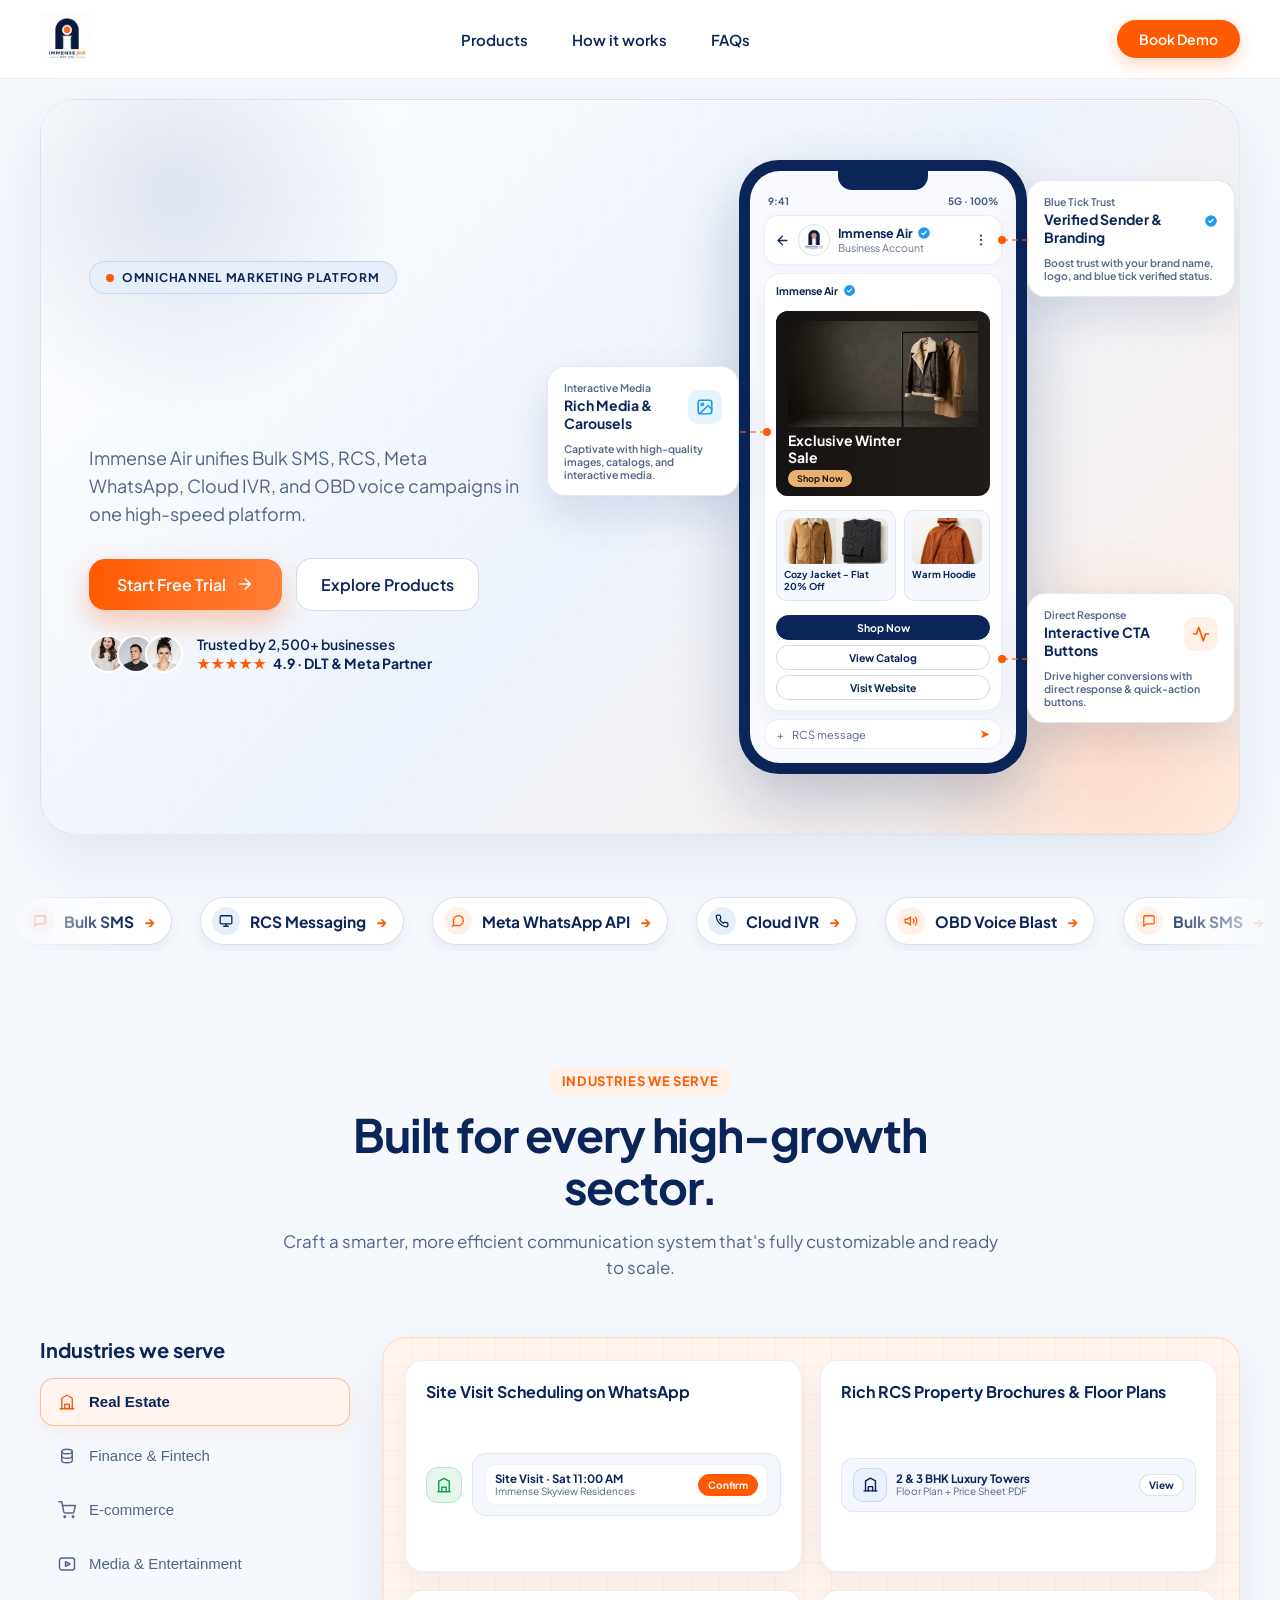
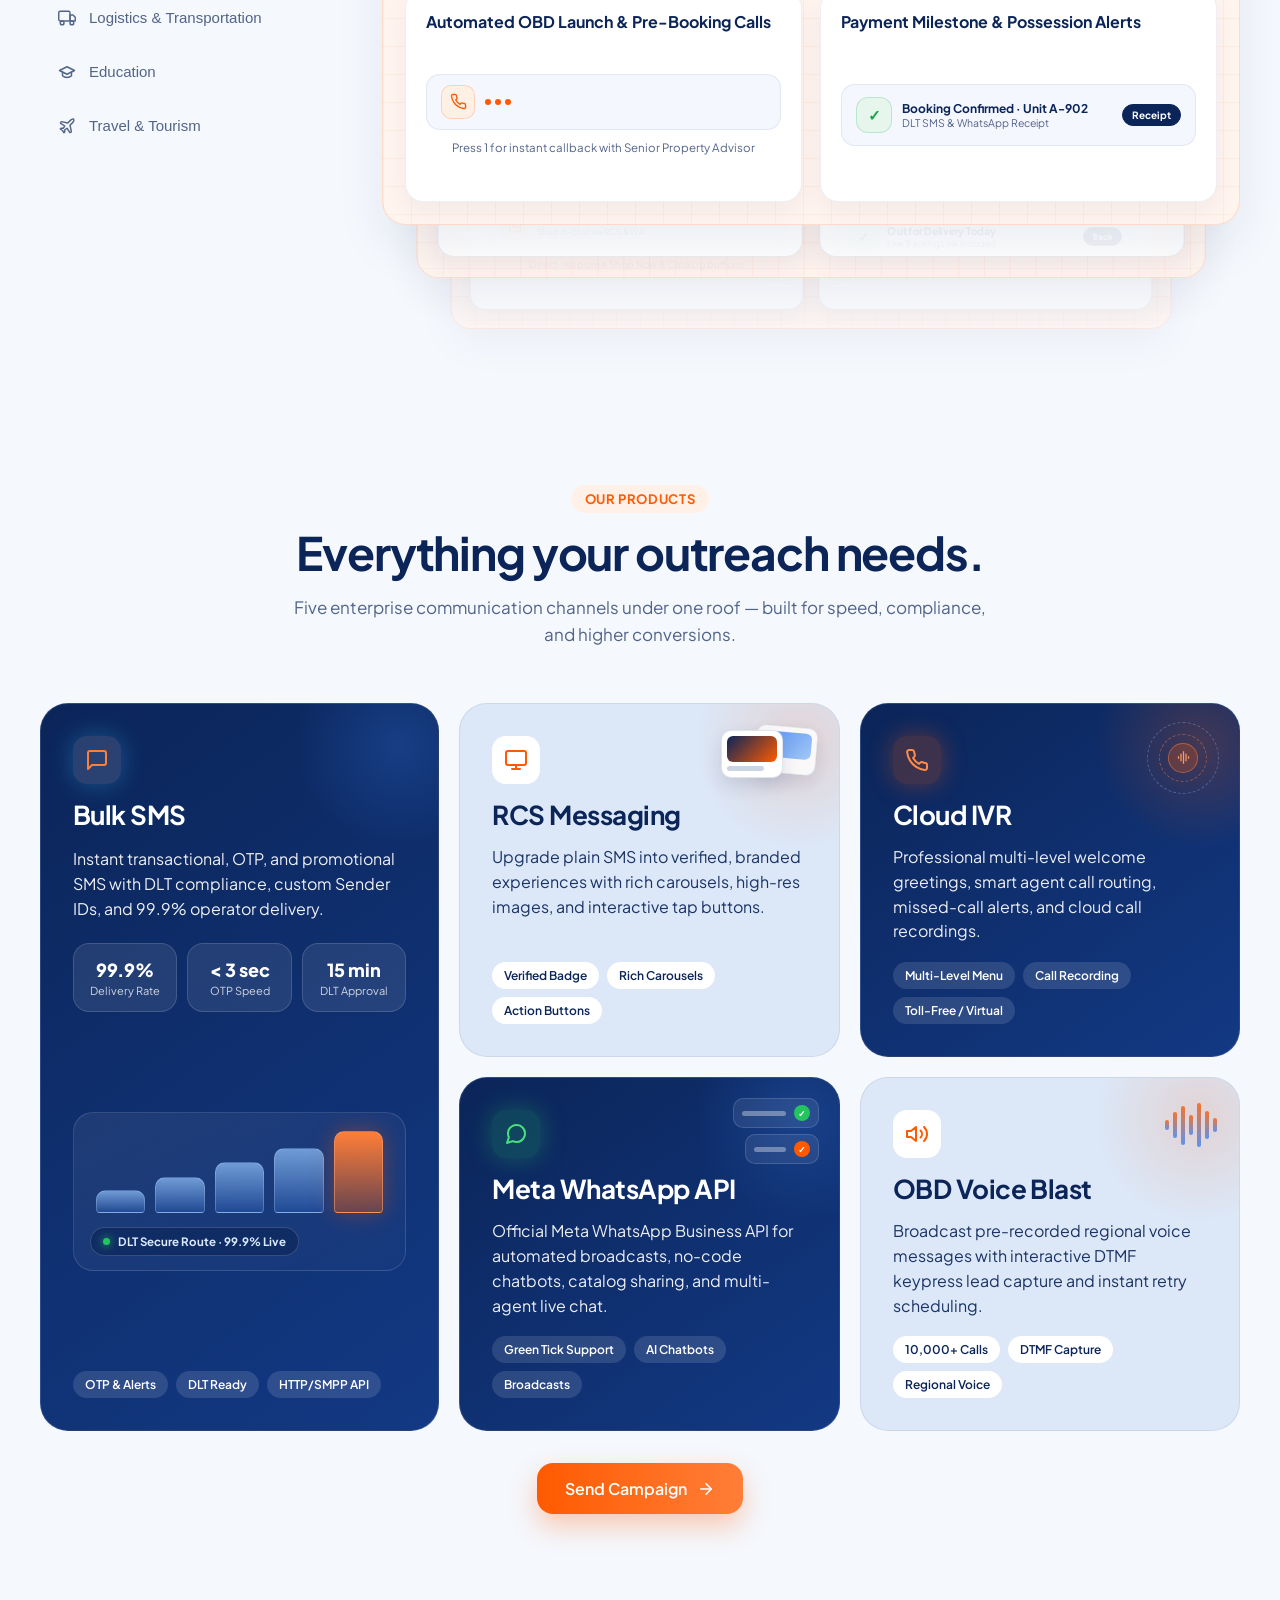
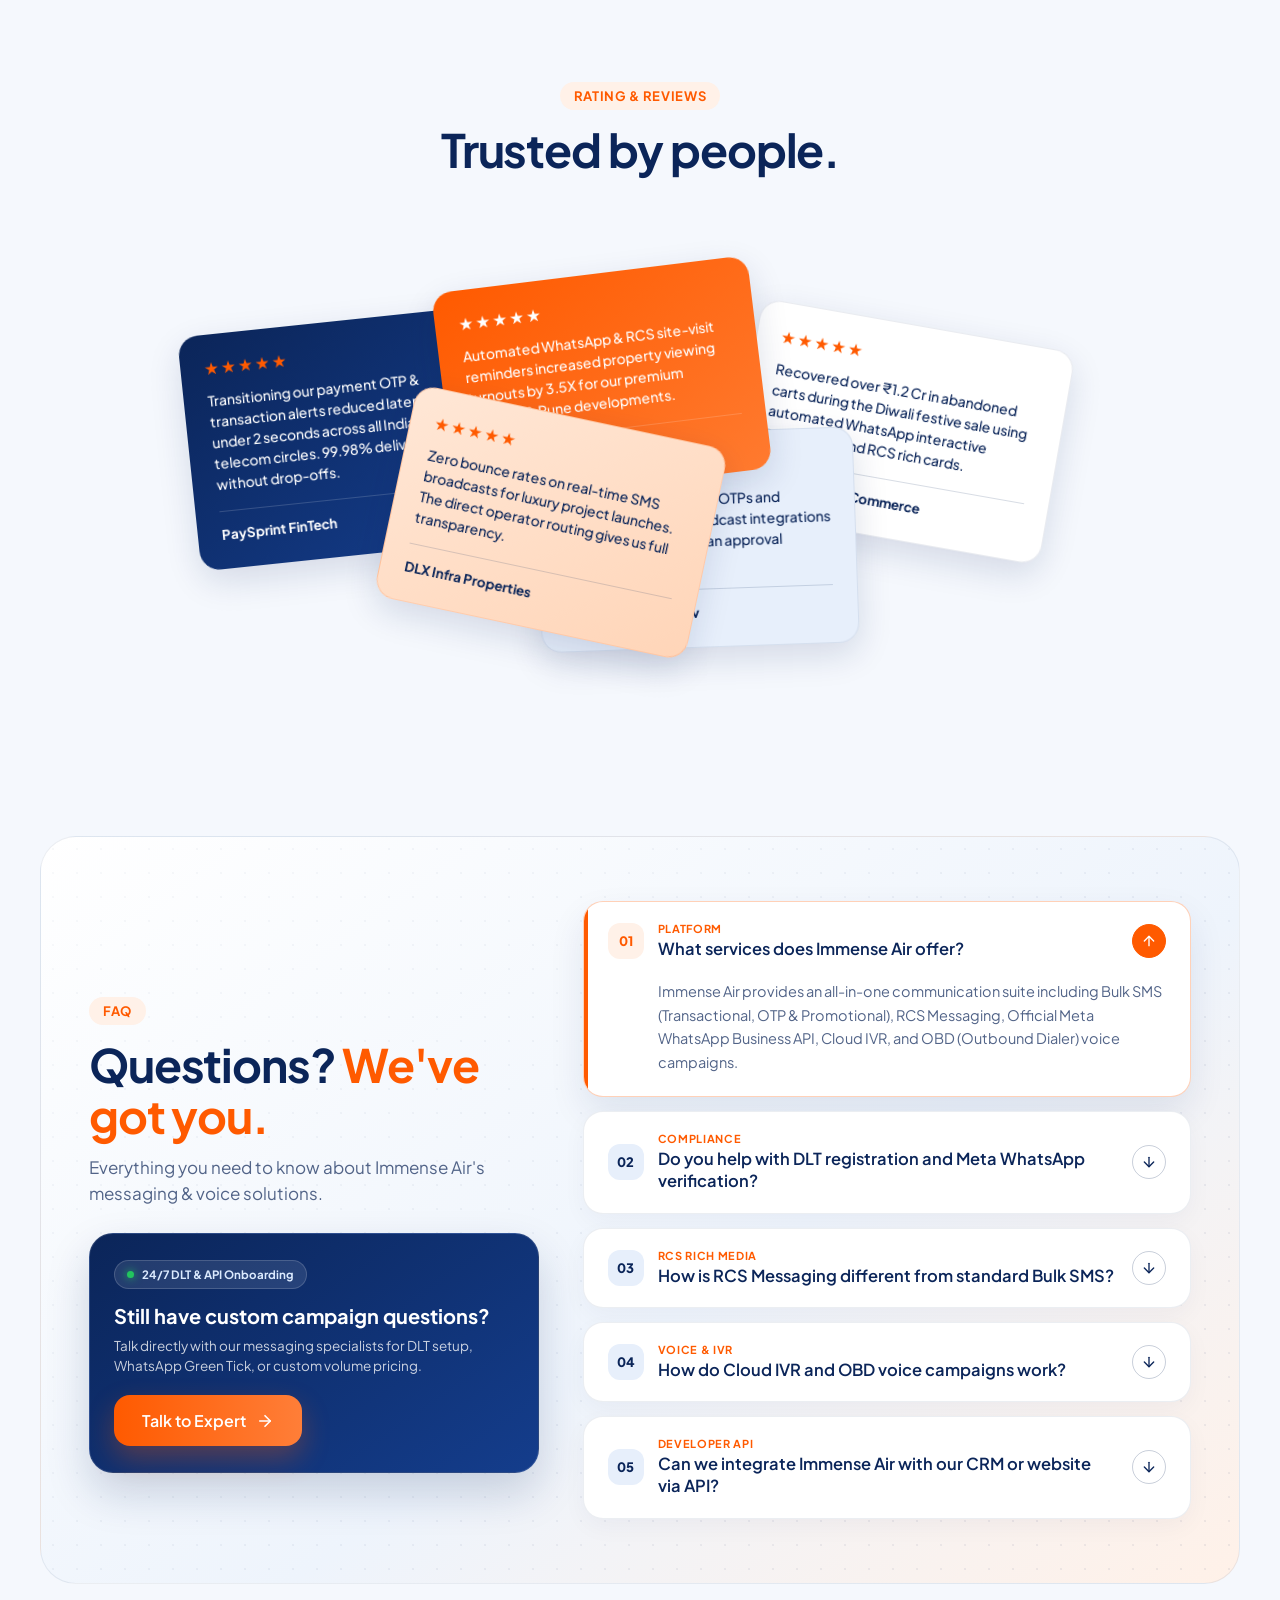
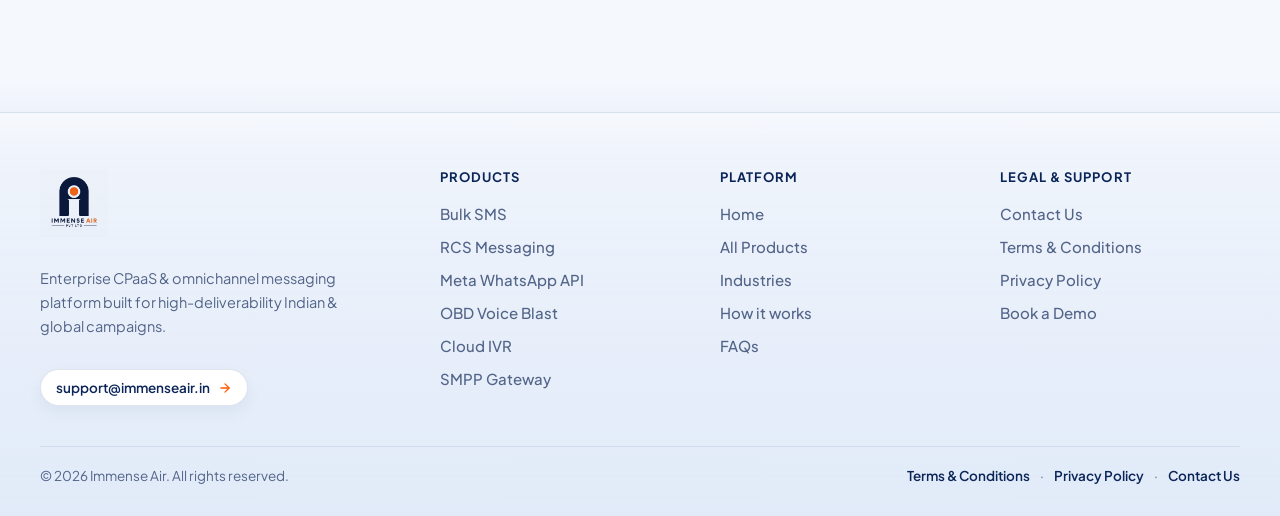
==== index.html @ 19d158e6 "Initial upload: Immense Air website" ====
﻿<!DOCTYPE html>
<html lang="en">
<head>
  <meta charset="UTF-8" />
  <meta name="viewport" content="width=device-width, initial-scale=1.0" />
  <title>Immense Air — Bulk SMS, RCS, Meta WhatsApp, IVR &amp; OBD Platform</title>
  <meta name="description" content="Immense Air powers enterprise Bulk SMS, RCS Messaging, Meta WhatsApp Business API, Cloud IVR, and OBD campaigns." />
  <link rel="icon" href="./assets/immense-air-logo.jpg" />
  <link rel="preconnect" href="https://fonts.googleapis.com" />
  <link rel="preconnect" href="https://fonts.gstatic.com" crossorigin />
  <link href="https://fonts.googleapis.com/css2?family=Google+Sans:ital,opsz,wght@0,17..18,400..700;1,17..18,400..700&family=Plus+Jakarta+Sans:wght@400;500;600;700;800&display=swap" rel="stylesheet" />
  <link rel="stylesheet" href="./styles.css" />
</head>
<body>
  <!-- Top Navigation -->
  <header class="site-header" id="siteHeader">
    <div class="header-inner">
      <a href="#top" class="brand-logo" aria-label="Immense Air Home">
        <img src="./assets/immense-air-logo.jpg" alt="Immense Air Logo" class="brand-logo-img" />
      </a>

      <nav class="desktop-nav" aria-label="Main Navigation">
        <a href="#products" class="nav-link">Products</a>
        <a href="#how-it-works" class="nav-link">How it works</a>
        <a href="#faqs" class="nav-link">FAQs</a>
      </nav>

      <div class="header-actions">
        <a href="#contact" class="nav-cta">Book Demo</a>
        <button class="hamburger-btn" id="hamburgerBtn" aria-label="Toggle Menu" aria-expanded="false">
          <svg width="24" height="24" viewBox="0 0 24 24" fill="none" stroke="currentColor" stroke-width="2" stroke-linecap="round">
            <circle cx="4" cy="6" r="1.2" fill="currentColor" stroke="none" />
            <line x1="8" y1="6" x2="21" y2="6" />
            <circle cx="4" cy="12" r="1.2" fill="currentColor" stroke="none" />
            <line x1="8" y1="12" x2="21" y2="12" />
            <circle cx="4" cy="18" r="1.2" fill="currentColor" stroke="none" />
            <line x1="8" y1="18" x2="21" y2="18" />
          </svg>
        </button>
      </div>
    </div>

    <!-- Mobile Dropdown Menu -->
    <div class="mobile-menu" id="mobileMenu" aria-hidden="true">
      <a href="#products" class="mobile-nav-link">Products</a>
      <a href="#how-it-works" class="mobile-nav-link">How it works</a>
      <a href="#faqs" class="mobile-nav-link">FAQs</a>
      <a href="#contact" class="mobile-nav-cta">Book Demo</a>
    </div>
  </header>

  <main id="top">
    <!-- Hero Section -->
    <section class="hero-section">
      <div class="container">
        <div class="hero-card" id="heroCard">
          <div class="hero-grid-pattern" aria-hidden="true"></div>
          <div class="hero-glow hero-glow--blue" aria-hidden="true"></div>
          <div class="hero-glow hero-glow--orange" aria-hidden="true"></div>

          <div class="hero-grid">
            <div class="hero-content">
              <div class="hero-badge">
                <span class="badge-dot" aria-hidden="true"></span>
                <span>OMNICHANNEL MARKETING PLATFORM</span>
              </div>

              <h1 class="hero-title" id="heroRotatingTitle">
                <span class="title-primary">Start your journey</span>
                <span class="title-accent">with Immense Air.</span>
              </h1>

              <p class="hero-subtitle">
                Immense Air unifies Bulk SMS, RCS, Meta WhatsApp, Cloud IVR, and OBD voice campaigns in one high-speed platform.
              </p>

              <div class="hero-actions-box">
                <a href="#contact" class="btn-primary-orange">
                  <span>Start Free Trial</span>
                  <svg viewBox="0 0 24 24" fill="none" stroke="currentColor" stroke-width="2.2" stroke-linecap="round" stroke-linejoin="round">
                    <line x1="5" y1="12" x2="19" y2="12" />
                    <polyline points="12 5 19 12 12 19" />
                  </svg>
                </a>
                <a href="#products" class="btn-secondary-navy">Explore Products</a>
              </div>

              <div class="social-proof">
                <div class="avatar-stack">
                  <img src="./assets/A0pTVNVVvSatuBymUOgf4PEGY.png" alt="Client avatar" />
                  <img src="./assets/pX5uHtDLyT9jpyAw4qH5ZmMtg.png" alt="Client avatar" />
                  <img src="./assets/OgB4vbjCbnKjWfuwGTRkJHHRo.png" alt="Client avatar" />
                </div>
                <div class="proof-meta">
                  <div class="proof-text">Trusted by 2,500+ businesses</div>
                  <div class="rating-row">
                    <div class="stars" aria-label="4.9 out of 5 stars">
                      <span>★</span><span>★</span><span>★</span><span>★</span><span>★</span>
                    </div>
                    <span class="rating-score">4.9 · DLT &amp; Meta Partner</span>
                  </div>
                </div>
              </div>
            </div>

            <!-- Interactive Live Channel Preview Phone with Pop-Out Cards -->
            <div class="hero-visual">
              <div class="phone-channel-bar" role="tablist" aria-label="Channel Preview">
                <button type="button" class="phone-tab active" data-channel="rcs" role="tab" aria-selected="true">RCS</button>
                <button type="button" class="phone-tab" data-channel="whatsapp" role="tab" aria-selected="false">WhatsApp</button>
                <button type="button" class="phone-tab" data-channel="sms" role="tab" aria-selected="false">Bulk SMS</button>
                <button type="button" class="phone-tab" data-channel="voice" role="tab" aria-selected="false">OBD &amp; IVR</button>
              </div>
              <div class="phone-stage">
                <div class="popout-stack popout-stack--left" id="popoutLeft" data-channel="rcs">
                  <div class="popout-card">
                    <div class="popout-connector"></div>
                    <div class="popout-card-row">
                      <div>
                        <div class="popout-kicker">Interactive Media</div>
                        <div class="popout-title">Rich Media &amp; Carousels</div>
                      </div>
                      <span class="popout-icon-circle popout-icon-circle--blue">
                        <svg viewBox="0 0 24 24" fill="none" stroke="currentColor" stroke-width="2.2" stroke-linecap="round" stroke-linejoin="round"><rect x="3" y="3" width="18" height="18" rx="3"/><circle cx="8.5" cy="8.5" r="1.5"/><path d="m21 15-5-5L5 21"/></svg>
                      </span>
                    </div>
                    <div class="popout-kicker" style="margin-bottom:0">Captivate with high-quality images, catalogs, and interactive media.</div>
                  </div>
                </div>
                <div class="phone-mockup">
                  <div class="phone-notch"></div>
                  <div class="phone-screen">
                    <div class="phone-statusbar">
                      <span>9:41</span>
                      <span class="statusbar-icons">5G · 100%</span>
                    </div>

                    <!-- Verified Brand Header inside Phone -->
                    <div class="phone-chat-header" id="phoneChatHeader">
                      <div class="chat-brand-left">
                        <span class="chat-back" aria-hidden="true">
                          <svg viewBox="0 0 24 24" fill="none" stroke="currentColor" stroke-width="2.2" stroke-linecap="round" stroke-linejoin="round">
                            <line x1="19" y1="12" x2="5" y2="12" />
                            <polyline points="12 19 5 12 12 5" />
                          </svg>
                        </span>
                        <div class="chat-avatar">
                          <img src="./assets/immense-air-logo.jpg" alt="Immense Air" class="chat-avatar-img" />
                        </div>
                        <div class="chat-brand-meta">
                          <div class="chat-brand-name">
                            <span>Immense Air</span>
                            <svg class="blue-tick-svg" viewBox="0 0 24 24" aria-label="Verified">
                              <circle cx="12" cy="12" r="10" fill="#1D9BF0" />
                              <path d="M8.5 12.3l2.3 2.3 4.8-5.1" fill="none" stroke="#fff" stroke-width="2.2" stroke-linecap="round" stroke-linejoin="round" />
                            </svg>
                          </div>
                          <div class="chat-brand-sub">Business Account</div>
                        </div>
                      </div>
                      <span class="chat-more-dots" aria-hidden="true">
                        <svg viewBox="0 0 24 24" fill="currentColor">
                          <circle cx="12" cy="5.5" r="1.75" />
                          <circle cx="12" cy="12" r="1.75" />
                          <circle cx="12" cy="18.5" r="1.75" />
                        </svg>
                      </span>
                    </div>

                    <div class="phone-preview-body" id="phonePreviewBody">
                      <div class="preview-card">
                        <div class="rcs-mini-sender">
                          <span>Immense Air</span>
                          <svg class="blue-tick-svg" viewBox="0 0 24 24" aria-hidden="true">
                            <circle cx="12" cy="12" r="10" fill="#1D9BF0" />
                            <path d="M8.5 12.3l2.3 2.3 4.8-5.1" fill="none" stroke="#fff" stroke-width="2.2" stroke-linecap="round" stroke-linejoin="round" />
                          </svg>
                        </div>
                        <div class="preview-banner preview-banner--photo">
                          <img src="./assets/rcs-winter-banner.jpg" alt="Exclusive Winter Sale" class="preview-banner-img" />
                          <div class="banner-headline banner-headline--lg">Exclusive Winter Sale</div>
                          <span class="banner-shop-pill">Shop Now</span>
                        </div>
                        <div class="rcs-carousel">
                          <div class="rcs-prod-card">
                            <div class="rcs-prod-thumb">
                              <img src="./assets/rcs-cozy-jacket.jpg" alt="Cozy Jacket" />
                            </div>
                            <div class="rcs-prod-title">Cozy Jacket - Flat 20% Off</div>
                          </div>
                          <div class="rcs-prod-card">
                            <div class="rcs-prod-thumb">
                              <img src="./assets/rcs-warm-hoodie.jpg" alt="Warm Hoodie" />
                            </div>
                            <div class="rcs-prod-title">Warm Hoodie</div>
                          </div>
                        </div>
                        <div class="rcs-cta-stack">
                          <span class="rcs-cta-pill rcs-cta-pill--primary">Shop Now</span>
                          <span class="rcs-cta-pill">View Catalog</span>
                          <span class="rcs-cta-pill">Visit Website</span>
                        </div>
                      </div>
                    </div>

                    <div class="phone-input-bar" aria-hidden="true">
                      <span>+</span>
                      <span class="input-placeholder">RCS message</span>
                      <span class="input-send">➤</span>
                    </div>
                  </div>
                </div>

                <!-- Pop-out Cards OUTSIDE the Phone (Right Column: Top & Bottom) -->
                <div class="popout-stack popout-stack--right" id="popoutStack" data-channel="rcs">
                  <div class="popout-card">
                    <div class="popout-connector"></div>
                    <div class="popout-card-row">
                      <div>
                        <div class="popout-kicker">Blue Tick Trust</div>
                        <div class="popout-title">Verified Sender &amp; Branding</div>
                      </div>
                      <svg class="blue-tick-svg" viewBox="0 0 24 24" aria-hidden="true">
                        <circle cx="12" cy="12" r="10" fill="#1D9BF0" />
                        <path d="M8.5 12.3l2.3 2.3 4.8-5.1" fill="none" stroke="#fff" stroke-width="2.3" stroke-linecap="round" stroke-linejoin="round" />
                      </svg>
                    </div>
                    <div class="popout-kicker" style="margin-bottom:0">Boost trust with your brand name, logo, and blue tick verified status.</div>
                  </div>

                  <div class="popout-card">
                    <div class="popout-connector"></div>
                    <div class="popout-card-row">
                      <div>
                        <div class="popout-kicker">Direct Response</div>
                        <div class="popout-title">Interactive CTA Buttons</div>
                      </div>
                      <span class="popout-icon-circle popout-icon-circle--orange">
                        <svg viewBox="0 0 24 24" fill="none" stroke="currentColor" stroke-width="2.2" stroke-linecap="round" stroke-linejoin="round"><polyline points="22 12 18 12 15 21 9 3 6 12 2 12"/></svg>
                      </span>
                    </div>
                    <div class="popout-kicker" style="margin-bottom:0">Drive higher conversions with direct response &amp; quick-action buttons.</div>
                  </div>
                </div>
              </div>
            </div>
          </div>
        </div>
      </div>
    </section>

    <!-- Channel Ticker Section -->
    <section class="ticker-section">
      <div class="ticker-wrapper">
        <div class="ticker-track">
          <div class="ticker-group">
            <div class="ticker-item">
              <a href="./products.html?channel=sms" class="ticker-logo ticker-link">
                <span class="ticker-icon ticker-icon--orange" aria-hidden="true">
                  <svg viewBox="0 0 24 24" fill="none" stroke="currentColor" stroke-width="2.2" stroke-linecap="round" stroke-linejoin="round"><path d="M21 15a2 2 0 0 1-2 2H7l-4 4V5a2 2 0 0 1 2-2h14a2 2 0 0 1 2 2z"/></svg>
                </span>
                <span>Bulk SMS</span>
                <span class="ticker-arrow" aria-hidden="true">→</span>
              </a>
            </div>
            <div class="ticker-item">
              <a href="./products.html?channel=rcs" class="ticker-logo ticker-link">
                <span class="ticker-icon ticker-icon--blue" aria-hidden="true">
                  <svg viewBox="0 0 24 24" fill="none" stroke="currentColor" stroke-width="2.2" stroke-linecap="round" stroke-linejoin="round"><rect x="2" y="3" width="20" height="14" rx="2"/><line x1="8" y1="21" x2="16" y2="21"/><line x1="12" y1="17" x2="12" y2="21"/></svg>
                </span>
                <span>RCS Messaging</span>
                <span class="ticker-arrow" aria-hidden="true">→</span>
              </a>
            </div>
            <div class="ticker-item">
              <a href="./products.html?channel=whatsapp" class="ticker-logo ticker-link">
                <span class="ticker-icon ticker-icon--orange" aria-hidden="true">
                  <svg viewBox="0 0 24 24" fill="none" stroke="currentColor" stroke-width="2.2" stroke-linecap="round" stroke-linejoin="round"><path d="M21 11.5a8.38 8.38 0 0 1-.9 3.8 8.5 8.5 0 0 1-7.6 4.7 8.38 8.38 0 0 1-3.8-.9L3 21l1.9-5.7a8.38 8.38 0 0 1-.9-3.8 8.5 8.5 0 0 1 4.7-7.6 8.38 8.38 0 0 1 3.8-.9h.5a8.48 8.48 0 0 1 8 8v.5z"/></svg>
                </span>
                <span>Meta WhatsApp API</span>
                <span class="ticker-arrow" aria-hidden="true">→</span>
              </a>
            </div>
            <div class="ticker-item">
              <a href="./products.html?channel=ivr" class="ticker-logo ticker-link">
                <span class="ticker-icon ticker-icon--blue" aria-hidden="true">
                  <svg viewBox="0 0 24 24" fill="none" stroke="currentColor" stroke-width="2.2" stroke-linecap="round" stroke-linejoin="round"><path d="M22 16.92v3a2 2 0 0 1-2.18 2 19.79 19.79 0 0 1-8.63-3.07 19.5 19.5 0 0 1-6-6 19.79 19.79 0 0 1-3.07-8.67A2 2 0 0 1 4.11 2h3a2 2 0 0 1 2 1.72 12.84 12.84 0 0 0 .7 2.81 2 2 0 0 1-.45 2.11L8.09 9.91a16 16 0 0 0 6 6l1.27-1.27a2 2 0 0 1 2.11-.45 12.84 12.84 0 0 0 2.81.7A2 2 0 0 1 22 16.92z"/></svg>
                </span>
                <span>Cloud IVR</span>
                <span class="ticker-arrow" aria-hidden="true">→</span>
              </a>
            </div>
            <div class="ticker-item">
              <a href="./products.html?channel=obd" class="ticker-logo ticker-link">
                <span class="ticker-icon ticker-icon--orange" aria-hidden="true">
                  <svg viewBox="0 0 24 24" fill="none" stroke="currentColor" stroke-width="2.2" stroke-linecap="round" stroke-linejoin="round"><polygon points="11 5 6 9 2 9 2 15 6 15 11 19 11 5"/><path d="M15.54 8.46a5 5 0 0 1 0 7.07"/><path d="M19.07 4.93a10 10 0 0 1 0 14.14"/></svg>
                </span>
                <span>OBD Voice Blast</span>
                <span class="ticker-arrow" aria-hidden="true">→</span>
              </a>
            </div>
          </div>
          <!-- Duplicate for seamless loop -->
          <div class="ticker-group" aria-hidden="true">
            <div class="ticker-item">
              <a href="./products.html?channel=sms" class="ticker-logo ticker-link" tabindex="-1">
                <span class="ticker-icon ticker-icon--orange" aria-hidden="true">
                  <svg viewBox="0 0 24 24" fill="none" stroke="currentColor" stroke-width="2.2" stroke-linecap="round" stroke-linejoin="round"><path d="M21 15a2 2 0 0 1-2 2H7l-4 4V5a2 2 0 0 1 2-2h14a2 2 0 0 1 2 2z"/></svg>
                </span>
                <span>Bulk SMS</span>
                <span class="ticker-arrow" aria-hidden="true">→</span>
              </a>
            </div>
            <div class="ticker-item">
              <a href="./products.html?channel=rcs" class="ticker-logo ticker-link" tabindex="-1">
                <span class="ticker-icon ticker-icon--blue" aria-hidden="true">
                  <svg viewBox="0 0 24 24" fill="none" stroke="currentColor" stroke-width="2.2" stroke-linecap="round" stroke-linejoin="round"><rect x="2" y="3" width="20" height="14" rx="2"/><line x1="8" y1="21" x2="16" y2="21"/><line x1="12" y1="17" x2="12" y2="21"/></svg>
                </span>
                <span>RCS Messaging</span>
                <span class="ticker-arrow" aria-hidden="true">→</span>
              </a>
            </div>
            <div class="ticker-item">
              <a href="./products.html?channel=whatsapp" class="ticker-logo ticker-link" tabindex="-1">
                <span class="ticker-icon ticker-icon--orange" aria-hidden="true">
                  <svg viewBox="0 0 24 24" fill="none" stroke="currentColor" stroke-width="2.2" stroke-linecap="round" stroke-linejoin="round"><path d="M21 11.5a8.38 8.38 0 0 1-.9 3.8 8.5 8.5 0 0 1-7.6 4.7 8.38 8.38 0 0 1-3.8-.9L3 21l1.9-5.7a8.38 8.38 0 0 1-.9-3.8 8.5 8.5 0 0 1 4.7-7.6 8.38 8.38 0 0 1 3.8-.9h.5a8.48 8.48 0 0 1 8 8v.5z"/></svg>
                </span>
                <span>Meta WhatsApp API</span>
                <span class="ticker-arrow" aria-hidden="true">→</span>
              </a>
            </div>
            <div class="ticker-item">
              <a href="./products.html?channel=ivr" class="ticker-logo ticker-link" tabindex="-1">
                <span class="ticker-icon ticker-icon--blue" aria-hidden="true">
                  <svg viewBox="0 0 24 24" fill="none" stroke="currentColor" stroke-width="2.2" stroke-linecap="round" stroke-linejoin="round"><path d="M22 16.92v3a2 2 0 0 1-2.18 2 19.79 19.79 0 0 1-8.63-3.07 19.5 19.5 0 0 1-6-6 19.79 19.79 0 0 1-3.07-8.67A2 2 0 0 1 4.11 2h3a2 2 0 0 1 2 1.72 12.84 12.84 0 0 0 .7 2.81 2 2 0 0 1-.45 2.11L8.09 9.91a16 16 0 0 0 6 6l1.27-1.27a2 2 0 0 1 2.11-.45 12.84 12.84 0 0 0 2.81.7A2 2 0 0 1 22 16.92z"/></svg>
                </span>
                <span>Cloud IVR</span>
                <span class="ticker-arrow" aria-hidden="true">→</span>
              </a>
            </div>
            <div class="ticker-item">
              <a href="./products.html?channel=obd" class="ticker-logo ticker-link" tabindex="-1">
                <span class="ticker-icon ticker-icon--orange" aria-hidden="true">
                  <svg viewBox="0 0 24 24" fill="none" stroke="currentColor" stroke-width="2.2" stroke-linecap="round" stroke-linejoin="round"><polygon points="11 5 6 9 2 9 2 15 6 15 11 19 11 5"/><path d="M15.54 8.46a5 5 0 0 1 0 7.07"/><path d="M19.07 4.93a10 10 0 0 1 0 14.14"/></svg>
                </span>
                <span>OBD Voice Blast</span>
                <span class="ticker-arrow" aria-hidden="true">→</span>
              </a>
            </div>
          </div>
        </div>
      </div>
    </section>

    <!-- How It Works Section -->
    <section class="industries-section" id="how-it-works">
      <div class="container">
        <div class="section-header-center">
          <div class="section-tag">Industries we serve</div>
          <h2 class="section-title">Built for every high-growth sector.</h2>
          <p class="section-subtitle">
            Craft a smarter, more efficient communication system that&#39;s fully customizable and ready to scale.
          </p>
        </div>

        <div class="industries-grid">
          <aside class="industries-sidebar">
            <h3 class="industries-sidebar-title">Industries we serve</h3>
            <div class="industries-mobile-select-wrap">
              <div class="ind-dropdown" id="industriesMobileDropdown">
                <button type="button" class="ind-dropdown-trigger" id="indDropdownTrigger" aria-expanded="false" aria-haspopup="listbox">
                  <span class="ind-dropdown-left">
                    <span class="industry-icon" id="indTriggerIcon">
                      <svg viewBox="0 0 24 24" fill="none" stroke="currentColor" stroke-width="1.9" stroke-linecap="round" stroke-linejoin="round"><ellipse cx="12" cy="6" rx="7" ry="3"/><path d="M5 6v6c0 1.66 3.13 3 7 3s7-1.34 7-3V6"/><path d="M5 12v6c0 1.66 3.13 3 7 3s7-1.34 7-3v-6"/></svg>
                    </span>
                    <span id="indTriggerLabel">Real Estate</span>
                  </span>
                  <svg class="ind-dropdown-chevron" viewBox="0 0 24 24" fill="none" stroke="currentColor" stroke-width="2.2" stroke-linecap="round" stroke-linejoin="round"><polyline points="6 9 12 15 18 9"/></svg>
                </button>
                <div class="ind-dropdown-menu" id="indDropdownMenu" role="listbox"></div>
              </div>
            </div>
            <div class="industries-tabs" role="tablist" aria-label="Industries we serve">
              <button type="button" class="industry-tab active" data-industry="realestate" role="tab" aria-selected="true">
                <span class="industry-icon"><svg viewBox="0 0 24 24" fill="none" stroke="currentColor" stroke-width="1.9" stroke-linecap="round" stroke-linejoin="round"><path d="M3 21h18"/><path d="M5 21V7l7-4 7 4v14"/><path d="M9 21v-6h6v6"/></svg></span>
                <span>Real Estate</span>
              </button>
              <button type="button" class="industry-tab" data-industry="banking" role="tab" aria-selected="false">
                <span class="industry-icon"><svg viewBox="0 0 24 24" fill="none" stroke="currentColor" stroke-width="1.9" stroke-linecap="round" stroke-linejoin="round"><ellipse cx="12" cy="6" rx="7" ry="3"/><path d="M5 6v6c0 1.66 3.13 3 7 3s7-1.34 7-3V6"/><path d="M5 12v6c0 1.66 3.13 3 7 3s7-1.34 7-3v-6"/></svg></span>
                <span>Finance &amp; Fintech</span>
              </button>
              <button type="button" class="industry-tab" data-industry="ecommerce" role="tab" aria-selected="false">
                <span class="industry-icon"><svg viewBox="0 0 24 24" fill="none" stroke="currentColor" stroke-width="1.9" stroke-linecap="round" stroke-linejoin="round"><circle cx="9" cy="21" r="1"/><circle cx="20" cy="21" r="1"/><path d="M1 1h4l2.68 13.39a2 2 0 0 0 2 1.61h9.72a2 2 0 0 0 2-1.61L23 6H6"/></svg></span>
                <span>E-commerce</span>
              </button>
              <button type="button" class="industry-tab" data-industry="media" role="tab" aria-selected="false">
                <span class="industry-icon"><svg viewBox="0 0 24 24" fill="none" stroke="currentColor" stroke-width="1.9" stroke-linecap="round" stroke-linejoin="round"><rect x="2" y="4" width="20" height="16" rx="3"/><polygon points="10 9 16 12 10 15 10 9"/></svg></span>
                <span>Media &amp; Entertainment</span>
              </button>
              <button type="button" class="industry-tab" data-industry="logistics" role="tab" aria-selected="false">
                <span class="industry-icon"><svg viewBox="0 0 24 24" fill="none" stroke="currentColor" stroke-width="1.9" stroke-linecap="round" stroke-linejoin="round"><rect x="1" y="3" width="15" height="13" rx="2"/><polygon points="16 8 20 8 23 11 23 16 16 16 16 8"/><circle cx="5.5" cy="18.5" r="2.5"/><circle cx="18.5" cy="18.5" r="2.5"/></svg></span>
                <span>Logistics &amp; Transportation</span>
              </button>
              <button type="button" class="industry-tab" data-industry="education" role="tab" aria-selected="false">
                <span class="industry-icon"><svg viewBox="0 0 24 24" fill="none" stroke="currentColor" stroke-width="1.9" stroke-linecap="round" stroke-linejoin="round"><path d="M22 10L12 5 2 10l10 5 10-5z"/><path d="M6 12v5c3 3 9 3 12 0v-5"/></svg></span>
                <span>Education</span>
              </button>
              <button type="button" class="industry-tab" data-industry="travel" role="tab" aria-selected="false">
                <span class="industry-icon"><svg viewBox="0 0 24 24" fill="none" stroke="currentColor" stroke-width="1.9" stroke-linecap="round" stroke-linejoin="round"><path d="M17.8 19.2L16 11l3.5-3.5C21 6 21.5 4 21 3c-1-.5-3 0-4.5 1.5L13 8 4.8 6.2c-.5-.1-.9.1-1.1.5l-.3.5c-.2.5-.1 1 .3 1.3L9 12l-2 3H4l-1 1 3 2 2 3 1-1v-3l3-2 3.5 5.3c.3.4.8.5 1.3.3l.5-.2c.4-.3.6-.7.5-1.2z"/></svg></span>
                <span>Travel &amp; Tourism</span>
              </button>
            </div>
          </aside>

          <div class="industries-stage" id="industriesStage" aria-live="polite">
            <div class="industries-cards-grid" id="industriesCardsGrid"></div>
          </div>
        </div>
      </div>
    </section>

    <!-- Products / Features Section -->
    <section class="features-section" id="products">
      <div class="container">
        <div class="section-header-center">
          <div class="section-tag">Our Products</div>
          <h2 class="section-title">Everything your outreach needs.</h2>
          <p class="section-subtitle">
            Five enterprise communication channels under one roof — built for speed, compliance, and higher conversions.
          </p>
        </div>

        <div class="features-grid">
          <!-- Product 1: Bulk SMS (Tall Left Bento Card) -->
          <a href="./products.html?channel=sms" class="feature-card feature-card--dark feature-card--sms">
            <div>
              <div class="feature-top">
                <div class="feature-icon feature-icon--glow-blue">
                  <svg viewBox="0 0 24 24" fill="none" stroke="currentColor" stroke-width="2" stroke-linecap="round" stroke-linejoin="round">
                    <path d="M21 15a2 2 0 0 1-2 2H7l-4 4V5a2 2 0 0 1 2-2h14a2 2 0 0 1 2 2z" />
                  </svg>
                </div>
                <h3>Bulk SMS</h3>
              </div>
              <p class="feature-desc" style="margin-top: 16px;">
                Instant transactional, OTP, and promotional SMS with DLT compliance, custom Sender IDs, and 99.9% operator delivery.
              </p>
              <div class="feature-sms-metrics">
                <div class="sms-metric-box"><strong>99.9%</strong><span>Delivery Rate</span></div>
                <div class="sms-metric-box"><strong>&lt; 3 sec</strong><span>OTP Speed</span></div>
                <div class="sms-metric-box"><strong>15 min</strong><span>DLT Approval</span></div>
              </div>
            </div>

            <div class="bento-sms-visual" aria-hidden="true">
              <div class="bento-bars">
                <span style="height: 28%"></span>
                <span style="height: 44%"></span>
                <span style="height: 62%"></span>
                <span style="height: 80%"></span>
                <span class="is-peak" style="height: 100%"></span>
              </div>
              <div class="bento-secure-chip">
                <span class="bento-secure-dot"></span>
                <span>DLT Secure Route · 99.9% Live</span>
              </div>
            </div>

            <div class="feature-tags">
              <span>OTP &amp; Alerts</span>
              <span>DLT Ready</span>
              <span>HTTP/SMPP API</span>
            </div>
          </a>

          <!-- Product 2: RCS Messaging (Middle Top) -->
          <a href="./products.html?channel=rcs" class="feature-card feature-card--light feature-card--rcs">
            <div class="bento-rcs-mini" aria-hidden="true">
              <div class="bento-rcs-slide bento-rcs-slide--front">
                <span class="bento-rcs-thumb"></span>
                <span class="bento-rcs-line"></span>
              </div>
              <div class="bento-rcs-slide bento-rcs-slide--back">
                <span class="bento-rcs-thumb bento-rcs-thumb--alt"></span>
              </div>
            </div>
            <div>
              <div class="feature-top">
                <div class="feature-icon">
                  <svg viewBox="0 0 24 24" fill="none" stroke="currentColor" stroke-width="2" stroke-linecap="round" stroke-linejoin="round">
                    <rect x="2" y="3" width="20" height="14" rx="2" ry="2" />
                    <line x1="8" y1="21" x2="16" y2="21" />
                    <line x1="12" y1="17" x2="12" y2="21" />
                  </svg>
                </div>
                <h3>RCS Messaging</h3>
              </div>
              <p class="feature-desc" style="margin-top: 14px;">
                Upgrade plain SMS into verified, branded experiences with rich carousels, high-res images, and interactive tap buttons.
              </p>
            </div>
            <div class="feature-tags feature-tags--light">
              <span>Verified Badge</span>
              <span>Rich Carousels</span>
              <span>Action Buttons</span>
            </div>
          </a>

          <!-- Product 3: Meta WhatsApp API (Middle Bottom) -->
          <a href="./products.html?channel=whatsapp" class="feature-card feature-card--dark feature-card--wa">
            <div class="bento-wa-bubbles" aria-hidden="true">
              <div class="bento-wa-msg"><span></span><i class="is-green">✓</i></div>
              <div class="bento-wa-msg bento-wa-msg--alt"><span></span><i class="is-orange">✓</i></div>
            </div>
            <div>
              <div class="feature-top">
                <div class="feature-icon feature-icon--glow-green">
                  <svg viewBox="0 0 24 24" fill="none" stroke="currentColor" stroke-width="2" stroke-linecap="round" stroke-linejoin="round">
                    <path d="M21 11.5a8.38 8.38 0 0 1-.9 3.8 8.5 8.5 0 0 1-7.6 4.7 8.38 8.38 0 0 1-3.8-.9L3 21l1.9-5.7a8.38 8.38 0 0 1-.9-3.8 8.5 8.5 0 0 1 4.7-7.6 8.38 8.38 0 0 1 3.8-.9h.5a8.48 8.48 0 0 1 8 8v.5z" />
                  </svg>
                </div>
                <h3>Meta WhatsApp API</h3>
              </div>
              <p class="feature-desc" style="margin-top: 14px;">
                Official Meta WhatsApp Business API for automated broadcasts, no-code chatbots, catalog sharing, and multi-agent live chat.
              </p>
            </div>
            <div class="feature-tags">
              <span>Green Tick Support</span>
              <span>AI Chatbots</span>
              <span>Broadcasts</span>
            </div>
          </a>

          <!-- Product 4: Cloud IVR (Right Top) -->
          <a href="./products.html?channel=ivr" class="feature-card feature-card--dark feature-card--ivr">
            <div class="bento-ivr-radar" aria-hidden="true">
              <span class="ivr-ring ivr-ring--1"></span>
              <span class="ivr-ring ivr-ring--2"></span>
              <span class="ivr-core">
                <svg viewBox="0 0 24 24" fill="none" stroke="currentColor" stroke-width="2"><path d="M12 2v20M8 6v12M16 6v12M4 10v4M20 10v4"/></svg>
              </span>
            </div>
            <div>
              <div class="feature-top">
                <div class="feature-icon feature-icon--glow-orange">
                  <svg viewBox="0 0 24 24" fill="none" stroke="currentColor" stroke-width="2" stroke-linecap="round" stroke-linejoin="round">
                    <path d="M22 16.92v3a2 2 0 0 1-2.18 2 19.79 19.79 0 0 1-8.63-3.07 19.5 19.5 0 0 1-6-6 19.79 19.79 0 0 1-3.07-8.67A2 2 0 0 1 4.11 2h3a2 2 0 0 1 2 1.72 12.84 12.84 0 0 0 .7 2.81 2 2 0 0 1-.45 2.11L8.09 9.91a16 16 0 0 0 6 6l1.27-1.27a2 2 0 0 1 2.11-.45 12.84 12.84 0 0 0 2.81.7A2 2 0 0 1 22 16.92z" />
                  </svg>
                </div>
                <h3>Cloud IVR</h3>
              </div>
              <p class="feature-desc" style="margin-top: 14px;">
                Professional multi-level welcome greetings, smart agent call routing, missed-call alerts, and cloud call recordings.
              </p>
            </div>
            <div class="feature-tags">
              <span>Multi-Level Menu</span>
              <span>Call Recording</span>
              <span>Toll-Free / Virtual</span>
            </div>
          </a>

          <!-- Product 5: OBD Outbound Dialer (Right Bottom) -->
          <a href="./products.html?channel=obd" class="feature-card feature-card--light feature-card--obd">
            <div class="bento-obd-wave" aria-hidden="true">
              <span style="height: 22%"></span>
              <span style="height: 55%"></span>
              <span style="height: 85%"></span>
              <span style="height: 45%"></span>
              <span style="height: 95%"></span>
              <span style="height: 60%"></span>
              <span style="height: 30%"></span>
            </div>
            <div>
              <div class="feature-top">
                <div class="feature-icon feature-icon--orange">
                  <svg viewBox="0 0 24 24" fill="none" stroke="currentColor" stroke-width="2" stroke-linecap="round" stroke-linejoin="round">
                    <polygon points="11 5 6 9 2 9 2 15 6 15 11 19 11 5" />
                    <path d="M15.54 8.46a5 5 0 0 1 0 7.07" />
                    <path d="M19.07 4.93a10 10 0 0 1 0 14.14" />
                  </svg>
                </div>
                <h3>OBD Voice Blast</h3>
              </div>
              <p class="feature-desc" style="margin-top: 14px;">
                Broadcast pre-recorded regional voice messages with interactive DTMF keypress lead capture and instant retry scheduling.
              </p>
            </div>
            <div class="feature-tags feature-tags--light">
              <span>10,000+ Calls</span>
              <span>DTMF Capture</span>
              <span>Regional Voice</span>
            </div>
          </a>
        </div>

        <div class="features-cta-row">
          <a href="#contact" class="btn-primary-orange">
            <span>Send Campaign</span>
            <svg viewBox="0 0 24 24" fill="none" stroke="currentColor" stroke-width="2.2" stroke-linecap="round" stroke-linejoin="round">
              <line x1="5" y1="12" x2="19" y2="12" />
              <polyline points="12 5 19 12 12 19" />
            </svg>
          </a>
        </div>
      </div>
    </section>

    <!-- Testimonials Section (Connect India Scattered Deck Style) -->
    <section class="testimonials-section" id="testimonials">
      <div class="container">
        <div class="section-header-center">
          <div class="section-tag">Rating &amp; Reviews</div>
          <h2 class="section-title">Trusted by people.</h2>
        </div>

        <div class="reviews-deck" id="reviewsDeck">
          <!-- Card 1: Deep Navy -->
          <article class="review-deck-card review-deck-card--navy" data-pos="1" tabindex="0">
            <div class="review-stars review-stars--orange" aria-label="5 out of 5 stars">★★★★★</div>
            <p class="review-deck-quote">
              Transitioning our payment OTP &amp; transaction alerts reduced latency to under 2 seconds across all Indian telecom circles. 99.98% delivery rate without drop-offs.
            </p>
            <div class="review-deck-divider"></div>
            <div class="review-deck-author">PaySprint FinTech</div>
          </article>

          <!-- Card 2: Vibrant Orange -->
          <article class="review-deck-card review-deck-card--orange" data-pos="2" tabindex="0">
            <div class="review-stars review-stars--white" aria-label="5 out of 5 stars">★★★★★</div>
            <p class="review-deck-quote">
              Automated WhatsApp &amp; RCS site-visit reminders increased property viewing turnouts by 3.5X for our premium Mumbai &amp; Pune developments.
            </p>
            <div class="review-deck-divider"></div>
            <div class="review-deck-author">Aura Realty Group</div>
          </article>

          <!-- Card 3: Pure White -->
          <article class="review-deck-card review-deck-card--white" data-pos="3" tabindex="0">
            <div class="review-stars review-stars--orange" aria-label="5 out of 5 stars">★★★★★</div>
            <p class="review-deck-quote">
              Recovered over ₹1.2 Cr in abandoned carts during the Diwali festive sale using automated WhatsApp interactive catalogues and RCS rich cards.
            </p>
            <div class="review-deck-divider"></div>
            <div class="review-deck-author">UrbanTrend E-Commerce</div>
          </article>

          <!-- Card 4: Ice Blue -->
          <article class="review-deck-card review-deck-card--ice" data-pos="4" tabindex="0">
            <div class="review-stars review-stars--orange" aria-label="5 out of 5 stars">★★★★★</div>
            <p class="review-deck-quote">
              Instant KYC verification OTPs and automated voice broadcast integrations cut down our digital loan approval turnaround by 60%.
            </p>
            <div class="review-deck-divider"></div>
            <div class="review-deck-author">BharatCredit Finserv</div>
          </article>

          <!-- Card 5: Zion Soft Peach -->
          <article class="review-deck-card review-deck-card--peach" data-pos="5" tabindex="0">
            <div class="review-stars review-stars--orange" aria-label="5 out of 5 stars">★★★★★</div>
            <p class="review-deck-quote">
              Zero bounce rates on real-time SMS broadcasts for luxury project launches. The direct operator routing gives us full transparency.
            </p>
            <div class="review-deck-divider"></div>
            <div class="review-deck-author">DLX Infra Properties</div>
          </article>
        </div>
      </div>
    </section>

    <!-- FAQ Section (Split-Stage Interactive Q&A Console) -->
    <section class="faq-section" id="faqs">
      <div class="container">
        <div class="faq-card-wrapper">
          <div class="hero-grid-pattern" aria-hidden="true"></div>
          <div class="faq-split-grid">
            <div class="faq-left-col">
              <div class="section-tag">FAQ</div>
              <h2 class="section-title faq-left-title">
                Questions? <span class="title-accent">We&#39;ve got you.</span>
              </h2>
              <p class="section-subtitle faq-left-sub">
                Everything you need to know about Immense Air&#39;s messaging &amp; voice solutions.
              </p>

              <div class="faq-support-card">
                <div class="faq-support-pill">
                  <span class="bento-secure-dot" aria-hidden="true"></span>
                  <span>24/7 DLT &amp; API Onboarding</span>
                </div>
                <h3>Still have custom campaign questions?</h3>
                <p>Talk directly with our messaging specialists for DLT setup, WhatsApp Green Tick, or custom volume pricing.</p>
                <a href="#contact" class="btn-primary-orange">
                  <span>Talk to Expert</span>
                  <svg viewBox="0 0 24 24" fill="none" stroke="currentColor" stroke-width="2.2" stroke-linecap="round" stroke-linejoin="round">
                    <line x1="5" y1="12" x2="19" y2="12" />
                    <polyline points="12 5 19 12 12 19" />
                  </svg>
                </a>
              </div>
            </div>

            <div class="faq-list">
              <div class="faq-item is-open">
                <button class="faq-trigger" aria-expanded="true">
                  <span class="faq-q-left">
                    <span class="faq-num">01</span>
                    <span class="faq-q-text">
                      <span class="faq-q-cat">Platform</span>
                      <span class="faq-q-title">What services does Immense Air offer?</span>
                    </span>
                  </span>
                  <span class="faq-icon">
                    <svg viewBox="0 0 24 24" fill="none" stroke="currentColor" stroke-width="2" stroke-linecap="round" stroke-linejoin="round">
                      <line x1="12" y1="5" x2="12" y2="19" />
                      <polyline points="19 12 12 19 5 12" />
                    </svg>
                  </span>
                </button>
                <div class="faq-panel" style="max-height: 220px;">
                  <div class="faq-answer">
                    Immense Air provides an all-in-one communication suite including Bulk SMS (Transactional, OTP &amp; Promotional), RCS Messaging, Official Meta WhatsApp Business API, Cloud IVR, and OBD (Outbound Dialer) voice campaigns.
                  </div>
                </div>
              </div>

              <div class="faq-item">
                <button class="faq-trigger" aria-expanded="false">
                  <span class="faq-q-left">
                    <span class="faq-num">02</span>
                    <span class="faq-q-text">
                      <span class="faq-q-cat">Compliance</span>
                      <span class="faq-q-title">Do you help with DLT registration and Meta WhatsApp verification?</span>
                    </span>
                  </span>
                  <span class="faq-icon">
                    <svg viewBox="0 0 24 24" fill="none" stroke="currentColor" stroke-width="2" stroke-linecap="round" stroke-linejoin="round">
                      <line x1="12" y1="5" x2="12" y2="19" />
                      <polyline points="19 12 12 19 5 12" />
                    </svg>
                  </span>
                </button>
                <div class="faq-panel">
                  <div class="faq-answer">
                    Yes! Our onboarding team handles end-to-end DLT entity/header/template approvals for Bulk SMS as well as Meta Business Manager and WhatsApp API verification.
                  </div>
                </div>
              </div>

              <div class="faq-item">
                <button class="faq-trigger" aria-expanded="false">
                  <span class="faq-q-left">
                    <span class="faq-num">03</span>
                    <span class="faq-q-text">
                      <span class="faq-q-cat">RCS Rich Media</span>
                      <span class="faq-q-title">How is RCS Messaging different from standard Bulk SMS?</span>
                    </span>
                  </span>
                  <span class="faq-icon">
                    <svg viewBox="0 0 24 24" fill="none" stroke="currentColor" stroke-width="2" stroke-linecap="round" stroke-linejoin="round">
                      <line x1="12" y1="5" x2="12" y2="19" />
                      <polyline points="19 12 12 19 5 12" />
                    </svg>
                  </span>
                </button>
                <div class="faq-panel">
                  <div class="faq-answer">
                    RCS delivers verified brand logos, rich images, interactive carousels, and tap-to-act buttons directly inside native Android Messages — with automatic SMS fallback if a device is offline.
                  </div>
                </div>
              </div>

              <div class="faq-item">
                <button class="faq-trigger" aria-expanded="false">
                  <span class="faq-q-left">
                    <span class="faq-num">04</span>
                    <span class="faq-q-text">
                      <span class="faq-q-cat">Voice &amp; IVR</span>
                      <span class="faq-q-title">How do Cloud IVR and OBD voice campaigns work?</span>
                    </span>
                  </span>
                  <span class="faq-icon">
                    <svg viewBox="0 0 24 24" fill="none" stroke="currentColor" stroke-width="2" stroke-linecap="round" stroke-linejoin="round">
                      <line x1="12" y1="5" x2="12" y2="19" />
                      <polyline points="19 12 12 19 5 12" />
                    </svg>
                  </span>
                </button>
                <div class="faq-panel">
                  <div class="faq-answer">
                    Cloud IVR routes incoming customer calls through customizable keypad menus to your team, while OBD automatically dials thousands of numbers to play pre-recorded voice messages and capture DTMF responses.
                  </div>
                </div>
              </div>

              <div class="faq-item">
                <button class="faq-trigger" aria-expanded="false">
                  <span class="faq-q-left">
                    <span class="faq-num">05</span>
                    <span class="faq-q-text">
                      <span class="faq-q-cat">Developer API</span>
                      <span class="faq-q-title">Can we integrate Immense Air with our CRM or website via API?</span>
                    </span>
                  </span>
                  <span class="faq-icon">
                    <svg viewBox="0 0 24 24" fill="none" stroke="currentColor" stroke-width="2" stroke-linecap="round" stroke-linejoin="round">
                      <line x1="12" y1="5" x2="12" y2="19" />
                      <polyline points="19 12 12 19 5 12" />
                    </svg>
                  </span>
                </button>
                <div class="faq-panel">
                  <div class="faq-answer">
                    Yes. We provide developer-friendly REST APIs, webhooks, and SMPP connectivity so you can trigger OTPs, WhatsApp alerts, RCS messages, or OBD calls directly from your CRM or backend.
                  </div>
                </div>
              </div>
            </div>
          </div>
        </div>
      </div>
    </section>

    <!-- Footer Band -->
    <div class="bottom-band" id="contact">
      <!-- Footer -->
      <footer class="site-footer">
        <div class="container">
          <div class="footer-grid">
            <div class="footer-brand-col">
              <a href="#top" class="footer-brand-link" aria-label="Immense Air Home">
                <img src="./assets/immense-air-logo.jpg" alt="Immense Air" class="footer-logo-img" />
              </a>
              <p class="footer-brand-desc">
                Enterprise CPaaS &amp; omnichannel messaging platform built for high-deliverability Indian &amp; global campaigns.
              </p>
              <a href="./contact.html" class="footer-contact-pill">
                <span>support@immenseair.in</span>
                <svg viewBox="0 0 24 24" fill="none" stroke="currentColor" stroke-width="2.2" stroke-linecap="round" stroke-linejoin="round">
                  <line x1="5" y1="12" x2="19" y2="12" />
                  <polyline points="12 5 19 12 12 19" />
                </svg>
              </a>
            </div>

            <div class="footer-col">
              <h4 class="footer-col-title">Products</h4>
              <ul class="footer-col-list">
                <li><a href="./products.html?channel=sms" class="footer-link">Bulk SMS</a></li>
                <li><a href="./products.html?channel=rcs" class="footer-link">RCS Messaging</a></li>
                <li><a href="./products.html?channel=whatsapp" class="footer-link">Meta WhatsApp API</a></li>
                <li><a href="./products.html?channel=obd" class="footer-link">OBD Voice Blast</a></li>
                <li><a href="./products.html?channel=ivr" class="footer-link">Cloud IVR</a></li>
                <li><a href="./products.html?channel=smpp" class="footer-link">SMPP Gateway</a></li>
              </ul>
            </div>

            <div class="footer-col">
              <h4 class="footer-col-title">Platform</h4>
              <ul class="footer-col-list">
                <li><a href="#top" class="footer-link">Home</a></li>
                <li><a href="./products.html" class="footer-link">All Products</a></li>
                <li><a href="#industries" class="footer-link">Industries</a></li>
                <li><a href="#how-it-works" class="footer-link">How it works</a></li>
                <li><a href="#faqs" class="footer-link">FAQs</a></li>
              </ul>
            </div>

            <div class="footer-col">
              <h4 class="footer-col-title">Legal &amp; Support</h4>
              <ul class="footer-col-list">
                <li><a href="./contact.html" class="footer-link">Contact Us</a></li>
                <li><a href="./terms.html" class="footer-link">Terms &amp; Conditions</a></li>
                <li><a href="./privacy.html" class="footer-link">Privacy Policy</a></li>
                <li><a href="./contact.html" class="footer-link">Book a Demo</a></li>
              </ul>
            </div>
          </div>

          <div class="footer-bottom-bar">
            <div class="footer-copy">
              &copy; 2026 Immense Air. All rights reserved.
            </div>
            <div class="footer-bottom-links">
              <a href="./terms.html">Terms &amp; Conditions</a>
              <span>&middot;</span>
              <a href="./privacy.html">Privacy Policy</a>
              <span>&middot;</span>
              <a href="./contact.html">Contact Us</a>
            </div>
          </div>
        </div>
      </footer>
    </div>
  </main>

  <script src="./app.js"></script>
</body>
</html>
---- styles.css ----
:root {
  --bg-page: #f5f8fd;
  --bg-page-alt: #eaf0fa;
  --bg-bottom-band: #e2eaf8;
  --primary: #0b2559;
  --primary-vivid: #143d8c;
  --blue-soft: #dce7f7;
  --blue-pill: #e7effb;
  --accent-orange: #ff5a00;
  --accent-orange-soft: #ff7e38;
  --accent-orange-tint: #fff1e8;
  --white: #ffffff;
  --text-muted: #526488;
  --border-subtle: rgba(11, 37, 89, 0.08);
  --shadow-soft: 0 12px 32px rgba(11, 37, 89, 0.06);
  --font-main: "Google Sans", "Plus Jakarta Sans", -apple-system, BlinkMacSystemFont, sans-serif;
}

*,
*::before,
*::after {
  box-sizing: border-box;
}

html {
  scroll-behavior: smooth;
}

body {
  margin: 0;
  background-color: var(--bg-page);
  color: var(--primary);
  font-family: var(--font-main);
  -webkit-font-smoothing: antialiased;
  overflow-x: clip;
}

a {
  color: inherit;
  text-decoration: none;
}

img {
  display: block;
  max-width: 100%;
}

.container {
  width: 100%;
  max-width: 1280px;
  margin: 0 auto;
  padding: 0 40px;
}

/* =========================================
   Header / Navigation
   ========================================= */
.site-header {
  position: sticky;
  top: 0;
  z-index: 100;
  background-color: rgba(255, 255, 255, 0.97);
  border-bottom: 1px solid var(--border-subtle);
  transition: box-shadow 0.25s ease;
}

.site-header.is-scrolled {
  box-shadow: 0 8px 28px rgba(11, 37, 89, 0.08);
}

.header-inner {
  max-width: 1280px;
  margin: 0 auto;
  padding: 12px 40px;
  display: flex;
  align-items: center;
  justify-content: space-between;
  gap: 24px;
}

.brand-logo {
  display: inline-flex;
  align-items: center;
}

.brand-logo-img {
  height: 54px;
  width: auto;
  object-fit: contain;
  mix-blend-mode: multiply;
}

.desktop-nav {
  display: flex;
  align-items: center;
  gap: 44px;
}

.nav-link {
  font-size: 15px;
  font-weight: 600;
  color: var(--primary);
  transition: color 0.2s ease;
}

.nav-link:hover {
  color: var(--accent-orange);
}

.header-actions {
  display: flex;
  align-items: center;
  gap: 12px;
}

.nav-cta {
  display: inline-flex;
  align-items: center;
  justify-content: center;
  background-color: var(--accent-orange);
  color: var(--white);
  font-size: 14px;
  font-weight: 600;
  padding: 10px 22px;
  border-radius: 9999px;
  box-shadow: 0 6px 18px rgba(255, 90, 0, 0.25);
  transition: transform 0.2s ease, background-color 0.2s ease;
}

.nav-cta:hover {
  background-color: var(--primary);
  transform: translateY(-1px);
}

.hamburger-btn {
  display: none;
  background: transparent;
  border: 0;
  color: var(--primary);
  padding: 6px;
  cursor: pointer;
  border-radius: 8px;
}

.mobile-menu {
  display: none;
  flex-direction: column;
  gap: 12px;
  padding: 16px 24px 24px;
  background: var(--white);
  border-top: 1px solid var(--border-subtle);
}

.mobile-menu.is-open {
  display: flex;
}

.mobile-nav-link {
  font-size: 16px;
  font-weight: 600;
  padding: 8px 0;
  color: var(--primary);
}

.mobile-nav-cta {
  display: inline-flex;
  justify-content: center;
  background: var(--accent-orange);
  color: var(--white);
  font-weight: 600;
  padding: 12px 20px;
  border-radius: 9999px;
  margin-top: 4px;
}

/* =========================================
   Hero Section
   ========================================= */
.hero-section {
  padding: 20px 0 32px;
}

.hero-section .container {
  max-width: 1300px;
}

.hero-card {
  position: relative;
  border-radius: 36px;
  overflow: hidden;
  padding: 52px 48px;
  background: linear-gradient(135deg, #ffffff 0%, #edf3fc 52%, #fff0e6 100%);
  border: 1px solid rgba(11, 37, 89, 0.09);
  box-shadow:
    inset 0 1px 0 rgba(255, 255, 255, 0.95),
    0 24px 64px rgba(11, 37, 89, 0.08);
}

.hero-grid-pattern {
  position: absolute;
  inset: 0;
  background-image: radial-gradient(rgba(11, 37, 89, 0.075) 1px, transparent 1px);
  background-size: 24px 24px;
  mask-image: linear-gradient(135deg, rgba(0, 0, 0, 0.35), rgba(0, 0, 0, 0.9));
  -webkit-mask-image: linear-gradient(135deg, rgba(0, 0, 0, 0.35), rgba(0, 0, 0, 0.9));
  pointer-events: none;
}

.hero-glow {
  position: absolute;
  border-radius: 50%;
  pointer-events: none;
}

.hero-glow--blue {
  width: 460px;
  height: 460px;
  background: radial-gradient(circle, rgba(20, 61, 140, 0.12) 0%, rgba(20, 61, 140, 0) 70%);
  top: -140px;
  left: -100px;
}

.hero-glow--orange {
  width: 420px;
  height: 420px;
  background: radial-gradient(circle, rgba(255, 90, 0, 0.14) 0%, rgba(255, 90, 0, 0) 70%);
  bottom: -120px;
  right: -80px;
}

/* In-Phone Zion Intro Slide */
.zion-phone-intro {
  height: 100%;
  display: flex;
  flex-direction: column;
  align-items: center;
  justify-content: center;
  text-align: center;
  padding: 18px 12px;
  background: linear-gradient(155deg, #ffffff 0%, #eef4ff 55%, #fff2ea 100%);
  border-radius: 20px;
  border: 1px solid rgba(11, 37, 89, 0.08);
}

.zion-intro-badge {
  display: inline-flex;
  align-items: center;
  gap: 6px;
  background: var(--blue-pill);
  border: 1px solid rgba(11, 37, 89, 0.12);
  color: var(--primary);
  font-size: 9.5px;
  font-weight: 700;
  letter-spacing: 0.06em;
  padding: 5px 11px;
  border-radius: 9999px;
  margin-bottom: 16px;
}

.zion-intro-badge-dot {
  width: 6px;
  height: 6px;
  border-radius: 50%;
  background: var(--accent-orange);
}

.zion-intro-title {
  margin: 0 0 12px;
  font-size: 22px;
  font-weight: 800;
  line-height: 1.14;
  letter-spacing: -0.025em;
  min-height: 54px;
  transition: opacity 0.28s ease, transform 0.28s ease;
}

.zion-intro-title.is-fading {
  opacity: 0;
  transform: translateY(5px);
}

.zion-intro-title span {
  display: block;
}

.zion-intro-sub {
  margin: 0 0 18px;
  font-size: 11px;
  line-height: 1.5;
  color: var(--text-muted);
}

.zion-intro-pills {
  display: flex;
  flex-wrap: wrap;
  justify-content: center;
  gap: 6px;
}

.zion-intro-pills span {
  font-size: 9.5px;
  font-weight: 700;
  color: var(--primary);
  background: rgba(255, 255, 255, 0.9);
  border: 1px solid rgba(11, 37, 89, 0.11);
  padding: 4px 9px;
  border-radius: 9999px;
}

.phone-channel-bar {
  display: none;
  flex-wrap: wrap;
  justify-content: center;
  gap: 8px;
  margin: 0 auto 14px;
  position: relative;
  z-index: 4;
}

.phone-tab {
  appearance: none;
  border: 1px solid rgba(11, 37, 89, 0.14);
  background: rgba(255, 255, 255, 0.92);
  color: var(--primary);
  font-family: inherit;
  font-size: 12px;
  font-weight: 700;
  padding: 7px 14px;
  border-radius: 9999px;
  cursor: pointer;
  transition: background-color 0.2s ease, color 0.2s ease, border-color 0.2s ease, transform 0.2s ease, box-shadow 0.2s ease;
}

.phone-tab:hover {
  border-color: rgba(255, 90, 0, 0.4);
  transform: translateY(-1px);
}

.phone-tab.active {
  background: var(--accent-orange);
  border-color: var(--accent-orange);
  color: #ffffff;
  box-shadow: 0 6px 16px rgba(255, 90, 0, 0.28);
}

.hero-grid {
  position: relative;
  z-index: 2;
  display: grid;
  grid-template-columns: minmax(430px, 0.9fr) 1.1fr;
  gap: 28px;
  align-items: center;
}

.hero-badge {
  display: inline-flex;
  align-items: center;
  gap: 8px;
  white-space: nowrap;
  background: var(--blue-pill);
  border: 1px solid rgba(11, 37, 89, 0.12);
  color: var(--primary);
  font-size: 12px;
  font-weight: 700;
  letter-spacing: 0.06em;
  padding: 8px 16px;
  border-radius: 9999px;
  margin-bottom: 24px;
}

.badge-dot {
  width: 8px;
  height: 8px;
  border-radius: 50%;
  background: var(--accent-orange);
}

.hero-title {
  margin: 0 0 20px;
  font-size: 48px;
  font-weight: 700;
  line-height: 1.08;
  letter-spacing: -0.03em;
  min-height: 106px;
  transition: opacity 0.35s ease, transform 0.35s ease;
}

.hero-title.is-fading {
  opacity: 0;
  transform: translateY(6px);
}

.hero-title span {
  display: block;
  white-space: nowrap;
}

.title-primary {
  color: var(--primary);
}

.title-accent {
  color: var(--accent-orange);
}

.hero-subtitle {
  margin: 0 0 30px;
  font-size: 18px;
  line-height: 1.55;
  color: var(--text-muted);
  max-width: 490px;
}

.hero-actions-box {
  display: flex;
  flex-wrap: wrap;
  align-items: center;
  gap: 14px;
  margin-bottom: 24px;
}

.btn-primary-orange {
  display: inline-flex;
  align-items: center;
  gap: 10px;
  background: linear-gradient(90deg, var(--accent-orange) 0%, var(--accent-orange-soft) 100%);
  color: var(--white);
  font-size: 16px;
  font-weight: 600;
  padding: 15px 28px;
  border-radius: 16px;
  box-shadow: 0 12px 28px rgba(255, 90, 0, 0.3);
  transition: transform 0.2s ease, box-shadow 0.2s ease;
}

.btn-primary-orange:hover {
  transform: translateY(-2px);
  box-shadow: 0 16px 34px rgba(255, 90, 0, 0.4);
}

.btn-primary-orange svg {
  width: 18px;
  height: 18px;
}

.btn-secondary-navy {
  display: inline-flex;
  align-items: center;
  background: var(--white);
  color: var(--primary);
  font-size: 16px;
  font-weight: 600;
  padding: 15px 24px;
  border-radius: 16px;
  border: 1.5px solid rgba(11, 37, 89, 0.16);
  transition: border-color 0.2s ease, background-color 0.2s ease;
}

.btn-secondary-navy:hover {
  border-color: var(--primary);
  background: var(--blue-pill);
}

.channel-pills-row {
  display: flex;
  flex-wrap: wrap;
  gap: 8px;
  margin-bottom: 28px;
}

.channel-chip {
  font-family: var(--font-main);
  font-size: 13px;
  font-weight: 600;
  color: var(--primary);
  background: var(--white);
  border: 1px solid rgba(11, 37, 89, 0.12);
  padding: 7px 14px;
  border-radius: 9999px;
  cursor: pointer;
  transition: all 0.2s ease;
}

.channel-chip:hover {
  border-color: var(--accent-orange);
  color: var(--accent-orange);
  transform: translateY(-1px);
}

.channel-chip.active {
  background: var(--primary);
  color: var(--white);
  border-color: var(--primary);
  box-shadow: 0 6px 14px rgba(11, 37, 89, 0.18);
}

.social-proof {
  display: flex;
  align-items: center;
  gap: 14px;
}

.avatar-stack {
  display: flex;
  align-items: center;
}

.avatar-stack img {
  width: 38px;
  height: 38px;
  border-radius: 50%;
  object-fit: cover;
  border: 2px solid var(--white);
  margin-left: -10px;
}

.avatar-stack img:first-child {
  margin-left: 0;
}

.proof-text {
  font-size: 14px;
  font-weight: 600;
  color: var(--primary);
}

.rating-row {
  display: flex;
  align-items: center;
  gap: 6px;
}

.stars {
  color: var(--accent-orange);
  font-size: 15px;
  letter-spacing: 1px;
}

.rating-score {
  font-size: 14px;
  font-weight: 700;
  color: var(--primary);
}

/* Interactive Phone Stage + Pop-out Cards */
.hero-visual {
  position: relative;
  display: flex;
  justify-content: center;
  align-items: center;
  padding: 8px 0;
}

.phone-stage {
  display: flex;
  align-items: flex-start;
  gap: 0;
  position: relative;
}

.phone-mockup {
  width: 288px;
  flex-shrink: 0;
  background: var(--primary);
  border-radius: 40px;
  padding: 11px;
  box-shadow: 0 28px 64px rgba(11, 37, 89, 0.24);
  position: relative;
  z-index: 2;
}

.phone-notch {
  width: 90px;
  height: 20px;
  background: var(--primary);
  border-radius: 0 0 14px 14px;
  margin: 0 auto;
  position: absolute;
  top: 10px;
  left: 50%;
  transform: translateX(-50%);
  z-index: 3;
}

.phone-screen {
  background: #f8faff;
  border-radius: 30px;
  padding: 24px 14px 14px;
  height: 592px;
  min-height: 592px;
  display: flex;
  flex-direction: column;
  gap: 8px;
  overflow: hidden;
}

.phone-statusbar {
  display: flex;
  align-items: center;
  justify-content: space-between;
  font-size: 10px;
  font-weight: 700;
  color: var(--primary);
  padding: 0 4px;
  opacity: 0.75;
}

.phone-chat-header {
  display: flex;
  align-items: center;
  justify-content: space-between;
  gap: 8px;
  background: var(--white);
  padding: 8px 10px;
  border-radius: 14px;
  border: 1px solid rgba(11, 37, 89, 0.08);
  box-shadow: 0 2px 8px rgba(11, 37, 89, 0.04);
}

.chat-brand-left {
  display: flex;
  align-items: center;
  gap: 8px;
  min-width: 0;
}

.chat-back {
  display: inline-flex;
  align-items: center;
  justify-content: center;
  color: var(--primary);
  flex-shrink: 0;
}

.chat-back svg {
  width: 15px;
  height: 15px;
}

.chat-avatar {
  width: 32px;
  height: 32px;
  border-radius: 50%;
  background: #ffffff;
  border: 1px solid rgba(11, 37, 89, 0.12);
  padding: 2px;
  display: flex;
  align-items: center;
  justify-content: center;
  flex-shrink: 0;
  overflow: hidden;
}

.chat-avatar-img {
  width: 100%;
  height: 100%;
  object-fit: contain;
  border-radius: 50%;
}

.chat-brand-meta {
  min-width: 0;
}

.chat-brand-name {
  display: flex;
  align-items: center;
  gap: 4px;
  font-size: 12.5px;
  line-height: 1.2;
  font-weight: 700;
  color: var(--primary);
  white-space: nowrap;
}

.blue-tick-svg {
  width: 14px;
  height: 14px;
  flex-shrink: 0;
}

.chat-brand-sub {
  font-size: 10.5px;
  line-height: 1.25;
  color: #64748b;
  white-space: nowrap;
  overflow: hidden;
  text-overflow: ellipsis;
}

.chat-more-dots {
  display: inline-flex;
  align-items: center;
  justify-content: center;
  color: #475569;
  flex-shrink: 0;
  padding: 2px;
}

.chat-more-dots svg {
  width: 16px;
  height: 16px;
}

@keyframes pulseLive {
  0%, 100% { opacity: 1; transform: scale(1); }
  50% { opacity: 0.45; transform: scale(1.3); }
}

.phone-tabs {
  display: grid;
  grid-template-columns: repeat(4, 1fr);
  gap: 4px;
  background: #e9eff9;
  padding: 4px;
  border-radius: 12px;
}

.phone-tab {
  border: 0;
  background: transparent;
  font-family: var(--font-main);
  font-size: 10.5px;
  font-weight: 600;
  color: var(--text-muted);
  padding: 6px 3px;
  border-radius: 8px;
  cursor: pointer;
  transition: background-color 0.2s ease, color 0.2s ease;
}

.phone-tab.active {
  background: var(--white);
  color: var(--primary);
  box-shadow: 0 2px 8px rgba(11, 37, 89, 0.08);
}

.phone-preview-body {
  display: flex;
  flex-direction: column;
  gap: 10px;
  flex: 1;
}

.preview-card {
  background: var(--white);
  border-radius: 16px;
  padding: 10px 11px;
  border: 1px solid var(--border-subtle);
  box-shadow: 0 8px 20px rgba(11, 37, 89, 0.05);
  display: flex;
  flex-direction: column;
  justify-content: space-between;
  gap: 6px;
  flex: 1;
}

.preview-banner {
  border-radius: 12px;
  padding: 14px 12px;
  color: var(--white);
  background: linear-gradient(135deg, #0b2559 0%, #15439c 65%, #ff5a00 100%);
}

.preview-banner--wa {
  background: linear-gradient(135deg, #0b2559 0%, #0f6b4b 68%, #ff5a00 100%);
}

.banner-kicker {
  font-size: 9px;
  font-weight: 700;
  letter-spacing: 0.08em;
  opacity: 0.85;
  margin-bottom: 4px;
}

.banner-headline {
  font-size: 15px;
  font-weight: 700;
  line-height: 1.2;
  margin-bottom: 3px;
}

.banner-sub {
  font-size: 10.5px;
  opacity: 0.9;
}

.preview-msg {
  font-size: 11.5px;
  line-height: 1.48;
  color: var(--primary);
}

.preview-action-grid {
  display: grid;
  grid-template-columns: repeat(3, 1fr);
  gap: 6px;
  padding-top: 6px;
  border-top: 1px solid rgba(11, 37, 89, 0.08);
}

.action-tile {
  display: flex;
  flex-direction: column;
  align-items: center;
  gap: 4px;
  padding: 7px 4px;
  border-radius: 10px;
  background: var(--bg-page);
  font-size: 10px;
  font-weight: 700;
  color: var(--primary);
}

.action-tile svg {
  width: 15px;
  height: 15px;
  color: var(--accent-orange);
}

.phone-input-bar {
  display: flex;
  align-items: center;
  gap: 8px;
  background: var(--white);
  border: 1px solid var(--border-subtle);
  border-radius: 9999px;
  padding: 7px 12px;
  font-size: 11px;
  color: var(--text-muted);
  margin-top: auto;
}

.input-placeholder {
  flex: 1;
}

.input-send {
  color: var(--accent-orange);
  font-weight: 700;
}

.phone-input-bar--readonly {
  background: #edf1f7;
  justify-content: center;
  color: var(--text-muted);
  font-style: italic;
}

/* Authentic SMS Bubble View */
.sms-bubble-wrap {
  display: flex;
  flex-direction: column;
  justify-content: flex-end;
  gap: 8px;
  flex: 1;
  padding: 10px 2px 4px;
}

.sms-time {
  text-align: center;
  font-size: 10px;
  color: var(--text-muted);
}

.sms-bubble {
  background: #e9eef6;
  color: var(--primary);
  border-radius: 16px 16px 16px 4px;
  padding: 14px 14px;
  font-size: 12px;
  line-height: 1.52;
  border: 1px solid rgba(11, 37, 89, 0.08);
}

.sms-link {
  color: #1454c4;
  text-decoration: underline;
  font-weight: 600;
}

/* RCS Carousel + Stacked Interactive CTA Buttons */
.rcs-mini-sender {
  display: flex;
  align-items: center;
  gap: 5px;
  font-size: 10.5px;
  font-weight: 700;
  color: var(--primary);
}

.rcs-mini-sender .blue-tick-svg {
  width: 13px;
  height: 13px;
}

.rcs-carousel {
  display: grid;
  grid-template-columns: 1fr 0.72fr;
  gap: 8px;
}

.rcs-prod-card {
  background: var(--bg-page);
  border: 1px solid rgba(11, 37, 89, 0.08);
  border-radius: 10px;
  padding: 7px;
  display: flex;
  flex-direction: column;
  gap: 5px;
}

.preview-banner--photo {
  position: relative;
  padding: 10px 12px 9px;
  min-height: 86px;
  display: flex;
  flex-direction: column;
  justify-content: center;
  align-items: flex-start;
  gap: 5px;
  overflow: hidden;
  background: #231e1b;
}

.preview-banner-img {
  position: absolute;
  inset: 0;
  width: 100%;
  height: 100%;
  object-fit: cover;
  object-position: right center;
}

.preview-banner--photo::after {
  content: "";
  position: absolute;
  inset: 0;
  background: linear-gradient(90deg, rgba(18, 16, 15, 0.85) 0%, rgba(18, 16, 15, 0.45) 55%, rgba(18, 16, 15, 0.1) 100%);
}

.preview-banner--photo > * {
  position: relative;
  z-index: 2;
}

.banner-headline--lg {
  font-size: 14px;
  line-height: 1.15;
  margin-bottom: 0;
  max-width: 120px;
}

.banner-shop-pill {
  font-size: 9px;
  font-weight: 700;
  background: #e9b171;
  color: #1c1612;
  padding: 3px 9px;
  border-radius: 9999px;
}

.rcs-prod-thumb {
  height: 46px;
  border-radius: 7px;
  overflow: hidden;
  background: #f5f5f5;
}

.rcs-prod-thumb img {
  width: 100%;
  height: 100%;
  object-fit: cover;
}

.rcs-prod-title {
  font-size: 9.5px;
  font-weight: 700;
  color: var(--primary);
  line-height: 1.25;
}

.rcs-cta-stack {
  display: flex;
  flex-direction: column;
  gap: 5px;
}

.rcs-cta-pill {
  text-align: center;
  font-size: 10.5px;
  font-weight: 700;
  padding: 5px 10px;
  border-radius: 9999px;
  border: 1px solid rgba(11, 37, 89, 0.16);
  color: var(--primary);
  background: var(--white);
}

.rcs-cta-pill--primary {
  background: var(--primary);
  color: var(--white);
  border-color: var(--primary);
}

/* WhatsApp Rich Chat Preview */
.wa-chat-canvas {
  background-color: #efeae2;
  background-image: radial-gradient(rgba(11, 37, 89, 0.045) 1px, transparent 1px);
  background-size: 12px 12px;
  border-radius: 14px;
  padding: 10px 9px;
  display: flex;
  flex-direction: column;
  gap: 8px;
  flex: 1;
  border: 1px solid rgba(11, 37, 89, 0.08);
}

.wa-date-pill {
  align-self: center;
  background: rgba(255, 255, 255, 0.9);
  color: #54656f;
  font-size: 9px;
  font-weight: 600;
  padding: 2px 10px;
  border-radius: 8px;
  box-shadow: 0 1px 2px rgba(0, 0, 0, 0.05);
}

.wa-bubble {
  background: #ffffff;
  border-radius: 10px;
  box-shadow: 0 1px 2px rgba(17, 27, 33, 0.08);
  overflow: hidden;
  width: 94%;
}

.wa-bubble--text {
  padding: 8px 10px 6px;
  font-size: 10px;
  line-height: 1.4;
  color: #111b21;
}

.wa-msg-time {
  font-size: 8.5px;
  color: #667781;
  text-align: right;
  margin-top: 3px;
}

.wa-bubble--card {
  padding: 6px 6px 0;
}

.wa-media-wrap {
  border-radius: 7px;
  overflow: hidden;
  height: 106px;
  background: #f3ede4;
}

.wa-media-img {
  width: 100%;
  height: 100%;
  object-fit: cover;
  display: block;
}

.wa-card-body {
  padding: 7px 4px 6px;
}

.wa-card-title {
  font-size: 11px;
  font-weight: 700;
  color: #111b21;
  line-height: 1.25;
}

.wa-card-sub {
  font-size: 9.5px;
  color: #54656f;
  line-height: 1.35;
  margin-top: 2px;
}

.wa-cta-list {
  display: flex;
  flex-direction: column;
  margin: 0 -6px;
}

.wa-cta-btn {
  display: flex;
  align-items: center;
  justify-content: center;
  gap: 5px;
  padding: 7px 8px;
  font-size: 10.5px;
  font-weight: 600;
  color: #027eb5;
  border-top: 1px solid rgba(17, 27, 33, 0.08);
}

.wa-cta-btn svg {
  width: 12px;
  height: 12px;
  flex-shrink: 0;
}

/* IVR & OBD Voice Call Screen */
.voice-call-screen {
  background: linear-gradient(180deg, #0b2559 0%, #07193d 100%);
  border-radius: 16px;
  padding: 22px 12px 18px;
  color: #ffffff;
  display: flex;
  flex-direction: column;
  align-items: center;
  gap: 10px;
  position: relative;
  flex: 1;
  justify-content: space-between;
  box-shadow: inset 0 1px 0 rgba(255, 255, 255, 0.12);
}

.voice-call-top {
  display: flex;
  flex-direction: column;
  align-items: center;
  gap: 4px;
  text-align: center;
}

.voice-call-avatar {
  width: 38px;
  height: 38px;
  border-radius: 50%;
  background: linear-gradient(135deg, #ff5a00 0%, #ff8533 100%);
  display: flex;
  align-items: center;
  justify-content: center;
  box-shadow: 0 0 0 4px rgba(255, 90, 0, 0.22);
}

.voice-call-avatar svg {
  width: 18px;
  height: 18px;
  color: #ffffff;
}

.voice-caller-name {
  font-size: 13px;
  font-weight: 700;
  color: #ffffff;
  margin-top: 2px;
}

.voice-call-timer {
  display: inline-flex;
  align-items: center;
  gap: 5px;
  font-size: 10px;
  font-weight: 600;
  color: rgba(255, 255, 255, 0.78);
}

.voice-live-dot {
  width: 6px;
  height: 6px;
  border-radius: 50%;
  background: #22c55e;
  box-shadow: 0 0 6px #22c55e;
}

.voice-prompt-box {
  background: rgba(255, 255, 255, 0.08);
  border: 1px solid rgba(255, 255, 255, 0.14);
  border-radius: 10px;
  padding: 6px 12px;
  font-size: 10px;
  line-height: 1.45;
  text-align: center;
  color: rgba(255, 255, 255, 0.9);
  width: 100%;
}

.voice-keypad {
  display: grid;
  grid-template-columns: repeat(3, 1fr);
  gap: 8px 14px;
  position: relative;
  padding: 2px 6px;
}

.voice-key {
  width: 36px;
  height: 36px;
  border-radius: 50%;
  background: rgba(255, 255, 255, 0.12);
  border: 1px solid rgba(255, 255, 255, 0.16);
  display: flex;
  align-items: center;
  justify-content: center;
  font-size: 13px;
  font-weight: 700;
  color: #ffffff;
}

.voice-key--active {
  background: rgba(255, 90, 0, 0.25);
  border-color: #ff5a00;
  box-shadow: 0 0 0 3px rgba(255, 90, 0, 0.2);
}

.voice-key--ring {
  border-color: rgba(255, 90, 0, 0.7);
  background: rgba(255, 90, 0, 0.14);
}

.voice-dtmf-pill {
  position: absolute;
  background: #ffffff;
  color: #0b2559;
  font-size: 8.5px;
  font-weight: 700;
  padding: 3px 7px;
  border-radius: 6px;
  box-shadow: 0 4px 10px rgba(0, 0, 0, 0.28);
  white-space: nowrap;
  pointer-events: none;
}

.voice-dtmf-pill--1 {
  top: 28px;
  left: -10px;
}

.voice-dtmf-pill--2 {
  top: 66px;
  right: -12px;
}

.voice-controls {
  display: flex;
  align-items: center;
  justify-content: center;
  gap: 18px;
  margin-top: 2px;
}

.voice-ctrl-btn {
  width: 34px;
  height: 34px;
  border-radius: 50%;
  background: rgba(255, 255, 255, 0.14);
  display: flex;
  align-items: center;
  justify-content: center;
  color: #ffffff;
}

.voice-ctrl-btn svg {
  width: 15px;
  height: 15px;
}

.voice-ctrl-btn--end {
  width: 40px;
  height: 40px;
  background: #ef4444;
  box-shadow: 0 4px 12px rgba(239, 68, 68, 0.4);
}

/* Pop-out Cards Outside the Phone (Zig-Zag: 2 Right + 1 Left) */
.popout-stack {
  display: flex;
  flex-direction: column;
  justify-content: flex-start;
  padding: 20px 0 12px;
  gap: 0;
  z-index: 4;
  width: 222px;
}

.popout-stack--right {
  margin-left: -14px;
}

.popout-stack--left {
  width: 206px;
  margin-left: 0;
  margin-right: -14px;
  padding: 0;
}

.popout-stack--left .popout-card {
  margin-left: 0;
  margin-right: 14px;
  margin-top: 206px;
}

.popout-stack--left .popout-card:hover {
  transform: translateX(-4px);
}

.popout-stack--left .popout-connector {
  left: auto;
  right: -28px;
}

.popout-stack--left .popout-connector::before {
  left: auto;
  right: -5px;
}

.popout-stack--right .popout-card:last-child {
  margin-top: 296px;
}

.popout-stack--right[data-channel="whatsapp"] .popout-card:last-child {
  margin-top: 222px;
}

.popout-stack--right[data-channel="sms"] .popout-card:last-child {
  margin-top: 248px;
}

.popout-stack--right[data-channel="voice"] .popout-card:last-child {
  margin-top: 256px;
}

.popout-badge-pill {
  position: relative;
  align-self: flex-start;
  display: inline-flex;
  align-items: center;
  gap: 8px;
  background: var(--primary);
  color: var(--white);
  font-size: 17px;
  font-weight: 800;
  letter-spacing: 0.03em;
  padding: 10px 20px;
  border-radius: 14px;
  box-shadow: 0 14px 30px rgba(11, 37, 89, 0.22);
  margin-left: 22px;
}

.popout-badge-pill .blue-tick-svg {
  width: 20px;
  height: 20px;
}

.popout-card {
  position: relative;
  background: rgba(255, 255, 255, 0.98);
  border: 1px solid rgba(11, 37, 89, 0.1);
  border-radius: 18px;
  padding: 14px 16px;
  box-shadow: 0 18px 40px rgba(11, 37, 89, 0.12);
  display: flex;
  flex-direction: column;
  gap: 10px;
  margin-left: 14px;
  transition: transform 0.25s ease;
}

.popout-card:hover {
  transform: translateX(4px);
}

.popout-connector {
  position: absolute;
  left: -26px;
  top: 50%;
  width: 26px;
  height: 2px;
  border-top: 2px dashed rgba(255, 90, 0, 0.55);
}

.popout-connector::before {
  content: "";
  position: absolute;
  left: -4px;
  top: -5px;
  width: 8px;
  height: 8px;
  border-radius: 50%;
  background: var(--accent-orange);
}

.popout-card-row {
  display: flex;
  align-items: center;
  justify-content: space-between;
  gap: 10px;
}

.popout-kicker {
  font-size: 10.5px;
  font-weight: 600;
  color: var(--text-muted);
  margin-bottom: 2px;
}

.popout-title {
  font-size: 14px;
  font-weight: 700;
  color: var(--primary);
}

.popout-icon-circle {
  width: 34px;
  height: 34px;
  border-radius: 10px;
  display: flex;
  align-items: center;
  justify-content: center;
  flex-shrink: 0;
}

.popout-icon-circle svg {
  width: 18px;
  height: 18px;
}

.popout-icon-circle--blue {
  background: #e6f4fe;
  color: #1d9bf0;
}

.popout-icon-circle--orange {
  background: var(--accent-orange-tint);
  color: var(--accent-orange);
}

.popout-btn {
  display: inline-flex;
  align-items: center;
  justify-content: center;
  font-size: 12px;
  font-weight: 700;
  padding: 8px 14px;
  border-radius: 10px;
  transition: transform 0.2s ease, opacity 0.2s ease;
}

.popout-btn--navy {
  background: var(--primary);
  color: var(--white);
}

.popout-btn:hover {
  opacity: 0.92;
  transform: translateY(-1px);
}

.popout-mini-buttons {
  display: flex;
  gap: 8px;
}

.mini-cta {
  flex: 1;
  text-align: center;
  font-size: 11px;
  font-weight: 700;
  padding: 7px 8px;
  border-radius: 9px;
}

.mini-cta--orange {
  background: var(--accent-orange);
  color: var(--white);
}

.mini-cta--blue {
  background: var(--blue-pill);
  color: var(--primary);
}

/* =========================================
   Channel Ticker
   ========================================= */
.ticker-section {
  padding: 24px 0 44px;
  overflow: hidden;
}

.ticker-wrapper {
  width: 100%;
  overflow: hidden;
  mask-image: linear-gradient(to right, transparent, black 10%, black 90%, transparent);
  -webkit-mask-image: linear-gradient(to right, transparent, black 10%, black 90%, transparent);
}

.ticker-track {
  display: flex;
  align-items: center;
  width: max-content;
  animation: tickerScroll 26s linear infinite;
}

.ticker-track:hover {
  animation-play-state: paused;
}

.ticker-group {
  display: flex;
  align-items: center;
}

.ticker-item {
  padding: 6px 14px;
}

.ticker-logo {
  display: inline-flex;
  align-items: center;
  gap: 10px;
  font-size: 15.5px;
  font-weight: 700;
  color: var(--primary);
  text-decoration: none;
}

.ticker-link {
  padding: 9px 16px 9px 11px;
  border-radius: 9999px;
  background: #ffffff;
  border: 1px solid rgba(11, 37, 89, 0.14);
  box-shadow: 0 6px 16px rgba(11, 37, 89, 0.06);
  transition: background-color 0.2s ease, border-color 0.2s ease, transform 0.2s ease, color 0.2s ease, box-shadow 0.2s ease;
  cursor: pointer;
}

.ticker-link:hover {
  background: #fff9f5;
  border-color: var(--accent-orange);
  color: var(--accent-orange);
  transform: translateY(-2px);
  box-shadow: 0 10px 22px rgba(255, 90, 0, 0.14);
}

.ticker-icon {
  width: 28px;
  height: 28px;
  border-radius: 50%;
  display: inline-grid;
  place-items: center;
  flex-shrink: 0;
}

.ticker-icon svg {
  width: 14px;
  height: 14px;
}

.ticker-icon--orange {
  background: var(--accent-orange-tint);
  color: var(--accent-orange);
}

.ticker-icon--blue {
  background: var(--blue-pill);
  color: var(--primary);
}

.ticker-arrow {
  font-size: 14px;
  font-weight: 800;
  color: var(--accent-orange);
  transition: transform 0.2s ease;
}

.ticker-link:hover .ticker-arrow {
  transform: translateX(3px);
}

.ticker-dot {
  width: 12px;
  height: 12px;
  border-radius: 50%;
}

.ticker-dot--orange {
  background: var(--accent-orange);
}

.ticker-dot--blue {
  background: var(--primary);
}

@keyframes tickerScroll {
  0% {
    transform: translateX(0);
  }
  100% {
    transform: translateX(-50%);
  }
}

/* =========================================
   Shared Section Headers
   ========================================= */
.section-header-center {
  text-align: center;
  max-width: 720px;
  margin: 0 auto 56px;
}

.section-tag {
  display: inline-block;
  font-size: 13px;
  font-weight: 700;
  letter-spacing: 0.05em;
  text-transform: uppercase;
  color: var(--accent-orange);
  background: var(--accent-orange-tint);
  padding: 6px 14px;
  border-radius: 9999px;
  margin-bottom: 14px;
}

.section-title {
  margin: 0 0 16px;
  font-size: 46px;
  font-weight: 700;
  line-height: 1.12;
  letter-spacing: -0.025em;
  color: var(--primary);
}

.section-subtitle {
  margin: 0;
  font-size: 17px;
  line-height: 1.55;
  color: var(--text-muted);
}

/* =========================================
   How It Works Section
   ========================================= */
.how-section {
  padding: 72px 0 96px;
}

.how-grid {
  display: grid;
  grid-template-columns: 1fr 1fr;
  gap: 48px;
  align-items: start;
}

.how-steps {
  display: flex;
  flex-direction: column;
  gap: 22px;
}

.step-card {
  background: var(--white);
  border-radius: 26px;
  padding: 30px 32px;
  border: 1px solid var(--border-subtle);
  box-shadow: var(--shadow-soft);
  display: flex;
  align-items: flex-start;
  gap: 20px;
  cursor: pointer;
  transition: transform 0.25s ease, box-shadow 0.25s ease, border-color 0.25s ease;
}

.step-card:hover,
.step-card.active {
  transform: translateY(-2px);
  box-shadow: 0 16px 38px rgba(11, 37, 89, 0.1);
  border-color: rgba(255, 90, 0, 0.4);
}

.step-badge {
  width: 44px;
  height: 44px;
  border-radius: 50%;
  background: var(--blue-pill);
  color: var(--primary);
  font-size: 18px;
  font-weight: 700;
  display: flex;
  align-items: center;
  justify-content: center;
  flex-shrink: 0;
  transition: background 0.25s ease, color 0.25s ease, transform 0.25s ease;
}

.step-card.active .step-badge {
  background: var(--accent-orange);
  color: var(--white);
  transform: scale(1.06);
}

.step-body h3 {
  margin: 0 0 8px;
  font-size: 21px;
  font-weight: 700;
  color: var(--primary);
}

.step-body p {
  margin: 0;
  font-size: 15px;
  line-height: 1.58;
  color: var(--text-muted);
}

.how-stage-col {
  position: sticky;
  top: 108px;
}

.how-stage-sticky {
  position: relative;
  min-height: 360px;
  display: flex;
  align-items: center;
  justify-content: center;
}

.stage-slide {
  position: absolute;
  inset: 0;
  display: flex;
  align-items: center;
  justify-content: center;
  opacity: 0;
  transform: translateY(16px) scale(0.98);
  transition: opacity 0.35s ease, transform 0.35s ease;
  pointer-events: none;
}

.stage-slide.active {
  opacity: 1;
  transform: translateY(0) scale(1);
  pointer-events: auto;
}

.stage-card {
  width: 100%;
  background: var(--white);
  border-radius: 28px;
  padding: 36px;
  border: 1px solid rgba(11, 37, 89, 0.1);
  box-shadow: 0 24px 60px rgba(11, 37, 89, 0.1);
}

.stage-card-header {
  display: flex;
  align-items: center;
  justify-content: space-between;
  margin-bottom: 18px;
}

.stage-pill {
  font-size: 12px;
  font-weight: 700;
  color: var(--accent-orange);
  background: var(--accent-orange-tint);
  padding: 5px 12px;
  border-radius: 9999px;
}

.stage-status {
  font-size: 12px;
  font-weight: 600;
  color: var(--text-muted);
}

.stage-card h4 {
  margin: 0 0 20px;
  font-size: 24px;
  font-weight: 700;
  color: var(--primary);
}

.stage-list {
  display: flex;
  flex-direction: column;
  gap: 12px;
}

.stage-list-row {
  display: flex;
  align-items: center;
  justify-content: space-between;
  padding: 14px 16px;
  background: var(--bg-page);
  border-radius: 14px;
  font-size: 14px;
  color: var(--primary);
}

.tag-ok {
  font-size: 12px;
  font-weight: 700;
  color: #137333;
  background: #e6f6ec;
  padding: 4px 10px;
  border-radius: 9999px;
}

.text-orange {
  color: var(--accent-orange);
}

.step-meta {
  display: flex;
  align-items: center;
  justify-content: space-between;
  gap: 8px;
  margin-bottom: 6px;
}

.step-kicker {
  font-size: 11px;
  font-weight: 700;
  letter-spacing: 0.08em;
  color: var(--accent-orange);
}

.step-chip {
  font-size: 11px;
  font-weight: 600;
  color: var(--primary);
  background: var(--blue-pill);
  padding: 3px 10px;
  border-radius: 9999px;
}

.how-phone-frame {
  width: 288px;
  max-width: 100%;
  margin: 0 auto;
  background: var(--primary);
  border-radius: 40px;
  padding: 11px;
  box-shadow: 0 28px 64px rgba(11, 37, 89, 0.24);
  position: relative;
}

.how-stage-console {
  background: linear-gradient(160deg, #f8faff 0%, #f0f5ff 60%, #fff4ec 100%);
  border-radius: 30px;
  padding: 28px 12px 14px;
  height: 592px;
  min-height: 592px;
  display: flex;
  flex-direction: column;
  overflow: hidden;
}

.console-topbar {
  display: flex;
  align-items: center;
  justify-content: space-between;
  padding: 2px 4px 12px;
}

.console-brand {
  display: inline-flex;
  align-items: center;
  gap: 6px;
  font-size: 11px;
  font-weight: 700;
  color: var(--primary);
}

.console-dot {
  width: 7px;
  height: 7px;
  border-radius: 50%;
  background: #22c55e;
  box-shadow: 0 0 0 3px rgba(34, 197, 94, 0.18);
}

.console-step-pills {
  display: inline-flex;
  gap: 4px;
}

.console-pill {
  border: 1px solid rgba(11, 37, 89, 0.12);
  background: var(--white);
  color: var(--text-muted);
  font-size: 10px;
  font-weight: 700;
  padding: 3px 8px;
  border-radius: 9999px;
  cursor: pointer;
  transition: all 0.2s ease;
}

.console-pill.active {
  background: var(--primary);
  color: var(--white);
  border-color: var(--primary);
}

.how-stage-console .how-stage-sticky {
  flex: 1;
  min-height: 0;
}

.how-stage-console .stage-card {
  padding: 18px 14px;
  border-radius: 20px;
  box-shadow: 0 10px 28px rgba(11, 37, 89, 0.06);
  height: 100%;
  display: flex;
  flex-direction: column;
  justify-content: center;
}

.how-stage-console .stage-card-header {
  margin-bottom: 10px;
}

.how-stage-console .stage-pill {
  font-size: 10px;
  padding: 4px 9px;
}

.how-stage-console .stage-status {
  font-size: 10px;
}

.how-stage-console .stage-card h4 {
  font-size: 18px;
  margin-bottom: 14px;
}

.stage-channel-grid {
  display: grid;
  grid-template-columns: 1fr;
  gap: 10px;
}

.stage-ch-tile {
  display: flex;
  align-items: center;
  gap: 11px;
  background: var(--bg-page);
  border: 1px solid rgba(11, 37, 89, 0.08);
  border-radius: 15px;
  padding: 11px 12px;
}

.stage-ch-icon {
  width: 34px;
  height: 34px;
  border-radius: 10px;
  display: flex;
  align-items: center;
  justify-content: center;
  flex-shrink: 0;
  font-size: 15px;
  font-weight: 800;
}

.stage-ch-icon svg {
  width: 17px;
  height: 17px;
}

.stage-ch-icon--sms {
  background: #eaf1ff;
  color: var(--primary);
}

.stage-ch-icon--wa {
  background: #e6f6ec;
  color: #16a34a;
}

.stage-ch-icon--rcs {
  background: #eef4ff;
  color: #1d4ed8;
}

.stage-ch-icon--ivr {
  background: var(--accent-orange-tint);
  color: var(--accent-orange);
}

.stage-ch-info {
  flex: 1;
  min-width: 0;
}

.stage-ch-top {
  display: flex;
  align-items: center;
  justify-content: space-between;
  gap: 6px;
  margin-bottom: 3px;
}

.stage-ch-name {
  font-size: 13px;
  font-weight: 700;
  color: var(--primary);
}

.stage-ch-sub {
  font-size: 11px;
  color: var(--text-muted);
  line-height: 1.3;
}

.stage-template-box {
  background: var(--bg-page);
  border: 1px solid rgba(11, 37, 89, 0.08);
  border-radius: 16px;
  padding: 16px;
  margin-bottom: 16px;
}

.stage-template-label,
.stage-flow-label {
  font-size: 11px;
  font-weight: 700;
  text-transform: uppercase;
  letter-spacing: 0.06em;
  color: var(--text-muted);
  margin-bottom: 8px;
}

.stage-template-code {
  font-size: 14px;
  line-height: 1.6;
  color: var(--primary);
  font-weight: 500;
}

.var-chip {
  display: inline-block;
  background: var(--accent-orange-tint);
  color: var(--accent-orange);
  font-weight: 700;
  font-size: 12px;
  padding: 1px 8px;
  border-radius: 6px;
}

.stage-failover-flow {
  display: flex;
  align-items: center;
  justify-content: space-between;
  gap: 8px;
  flex-wrap: wrap;
}

.flow-node {
  flex: 1;
  text-align: center;
  font-size: 12px;
  font-weight: 700;
  padding: 10px 10px;
  border-radius: 12px;
  background: var(--bg-page);
  color: var(--primary);
  border: 1px solid rgba(11, 37, 89, 0.1);
}

.flow-node--active {
  background: var(--primary);
  color: var(--white);
  border-color: var(--primary);
}

.flow-arrow {
  font-weight: 700;
  color: var(--accent-orange);
}

.stage-bars {
  display: flex;
  flex-direction: column;
  gap: 14px;
}

.stage-bar-head {
  display: flex;
  justify-content: space-between;
  font-size: 13px;
  color: var(--primary);
  margin-bottom: 6px;
}

.stage-bar-track {
  height: 9px;
  border-radius: 9999px;
  background: var(--bg-page);
  overflow: hidden;
}

.stage-bar-fill {
  height: 100%;
  border-radius: 9999px;
  background: linear-gradient(90deg, var(--primary) 0%, #2558b8 100%);
}

.stage-bar-fill--orange {
  background: linear-gradient(90deg, var(--accent-orange) 0%, #ff8533 100%);
}

.stage-kpi-grid {
  display: grid;
  grid-template-columns: repeat(2, 1fr);
  gap: 12px;
}

.stage-kpi-box {
  background: var(--bg-page);
  border: 1px solid rgba(11, 37, 89, 0.08);
  border-radius: 16px;
  padding: 18px 16px;
  display: flex;
  flex-direction: column;
  gap: 4px;
}

.stage-kpi-box--highlight {
  background: var(--accent-orange-tint);
  border-color: rgba(255, 90, 0, 0.25);
}

.stage-kpi-val {
  font-size: 28px;
  font-weight: 700;
  line-height: 1.1;
  color: var(--primary);
}

.stage-kpi-lbl {
  font-size: 12px;
  font-weight: 600;
  color: var(--text-muted);
}

/* =========================================
   Industries We Serve (Interactive Showcase)
   ========================================= */
.industries-section {
  padding: 72px 0 96px;
}

.industries-grid {
  display: grid;
  grid-template-columns: 310px 1fr;
  gap: 32px;
  align-items: start;
}

.industries-sidebar-title {
  margin: 0 0 16px;
  font-size: 20px;
  font-weight: 700;
  color: var(--primary);
}

.industries-mobile-select-wrap {
  display: none;
}

.ind-dropdown {
  position: relative;
  width: 100%;
}

.ind-dropdown-trigger {
  width: 100%;
  display: flex;
  align-items: center;
  justify-content: space-between;
  gap: 10px;
  padding: 13px 16px;
  border-radius: 14px;
  border: 1px solid rgba(255, 90, 0, 0.35);
  background: #fff4ee;
  color: var(--primary);
  font-family: inherit;
  font-size: 15px;
  font-weight: 700;
  cursor: pointer;
  box-shadow: 0 6px 18px rgba(255, 90, 0, 0.08);
  transition: border-color 0.2s ease, box-shadow 0.2s ease;
}

.ind-dropdown-left {
  display: inline-flex;
  align-items: center;
  gap: 10px;
}

.ind-dropdown-left .industry-icon {
  color: var(--accent-orange);
}

.ind-dropdown-chevron {
  width: 17px;
  height: 17px;
  color: var(--primary);
  transition: transform 0.25s ease;
  flex-shrink: 0;
}

.ind-dropdown.open .ind-dropdown-chevron {
  transform: rotate(180deg);
}

.ind-dropdown-menu {
  position: absolute;
  top: calc(100% + 8px);
  left: 0;
  right: 0;
  background: #ffffff;
  border: 1px solid rgba(11, 37, 89, 0.1);
  border-radius: 16px;
  padding: 6px;
  box-shadow: 0 18px 42px rgba(11, 37, 89, 0.14);
  z-index: 40;
  display: flex;
  flex-direction: column;
  gap: 3px;
  opacity: 0;
  transform: translateY(-6px);
  pointer-events: none;
  transition: opacity 0.2s ease, transform 0.2s ease;
}

.ind-dropdown.open .ind-dropdown-menu {
  opacity: 1;
  transform: translateY(0);
  pointer-events: auto;
}

.ind-dropdown-option {
  width: 100%;
  display: flex;
  align-items: center;
  gap: 10px;
  padding: 10px 12px;
  border: none;
  border-radius: 11px;
  background: transparent;
  color: var(--text-muted);
  font-family: inherit;
  font-size: 14px;
  font-weight: 500;
  text-align: left;
  cursor: pointer;
  transition: background 0.18s ease, color 0.18s ease;
}

.ind-dropdown-option:hover {
  background: rgba(11, 37, 89, 0.04);
  color: var(--primary);
}

.ind-dropdown-option.active {
  background: #fff4ee;
  color: var(--primary);
  font-weight: 700;
}

.ind-dropdown-option.active .industry-icon {
  color: var(--accent-orange);
}

.industries-tabs {
  display: flex;
  flex-direction: column;
  gap: 6px;
}

.industry-tab {
  display: flex;
  align-items: center;
  gap: 12px;
  width: 100%;
  text-align: left;
  padding: 13px 16px;
  border-radius: 14px;
  border: 1px solid transparent;
  background: transparent;
  color: var(--text-muted);
  font-size: 15px;
  font-weight: 500;
  cursor: pointer;
  transition: all 0.22s ease;
}

.industry-tab:hover {
  background: rgba(11, 37, 89, 0.04);
  color: var(--primary);
}

.industry-tab.active {
  background: #fff4ee;
  border-color: rgba(255, 90, 0, 0.35);
  color: var(--primary);
  font-weight: 700;
  box-shadow: 0 6px 18px rgba(255, 90, 0, 0.08);
}

.industry-tab.active .industry-icon {
  color: var(--accent-orange);
}

.industry-icon {
  width: 20px;
  height: 20px;
  display: inline-flex;
  align-items: center;
  justify-content: center;
  flex-shrink: 0;
}

.industry-icon svg {
  width: 18px;
  height: 18px;
}

.industries-stage {
  position: relative;
  min-height: 580px;
}

.industry-deck-panel {
  position: absolute;
  top: 0;
  left: 0;
  right: 0;
  transform-origin: top center;
  transform: translate3d(0, 210px, 0) scale(0.8);
  opacity: 0;
  visibility: hidden;
  z-index: 0;
  pointer-events: none;
  transition: transform 0.52s cubic-bezier(0.22, 1, 0.36, 1), opacity 0.42s ease, visibility 0.42s ease;
}

.industry-deck-panel[data-slot="0"] {
  transform: translate3d(0, 0, 0) scale(1);
  opacity: 1;
  visibility: visible;
  z-index: 3;
  pointer-events: auto;
}

.industry-deck-panel[data-slot="1"] {
  transform: translate3d(0, 92px, 0) scale(0.92);
  opacity: 0.9;
  visibility: visible;
  z-index: 2;
}

.industry-deck-panel[data-slot="2"] {
  transform: translate3d(0, 182px, 0) scale(0.84);
  opacity: 0.55;
  visibility: visible;
  z-index: 1;
}

.industry-deck-bg {
  background-color: #fff4ee;
  background-image:
    linear-gradient(rgba(255, 90, 0, 0.06) 1px, transparent 1px),
    linear-gradient(90deg, rgba(255, 90, 0, 0.06) 1px, transparent 1px);
  background-size: 28px 28px;
  border: 1px solid rgba(255, 90, 0, 0.16);
  border-radius: 24px;
  padding: 22px;
  box-shadow: 0 20px 50px rgba(11, 37, 89, 0.08);
}

.industries-cards-grid {
  display: grid;
  grid-template-columns: repeat(2, 1fr);
  gap: 18px;
}

.industry-feature-card {
  background: var(--white);
  border: 1px solid rgba(11, 37, 89, 0.07);
  border-radius: 18px;
  padding: 20px 20px 18px;
  box-shadow: 0 10px 26px rgba(11, 37, 89, 0.05);
  display: flex;
  flex-direction: column;
  justify-content: space-between;
  gap: 14px;
  min-height: 212px;
  transition: transform 0.25s ease, box-shadow 0.25s ease;
}

.industry-feature-card:hover {
  transform: translateY(-3px);
  box-shadow: 0 16px 34px rgba(11, 37, 89, 0.09);
}

.industry-deck-panel[data-slot="hidden"] * {
  animation: none !important;
}

.ind-svg-badge {
  width: 34px;
  height: 34px;
  border-radius: 10px;
  display: inline-flex;
  align-items: center;
  justify-content: center;
  flex-shrink: 0;
}

.ind-svg-badge svg {
  width: 17px;
  height: 17px;
}

.ind-svg-badge--navy {
  background: #eaf1ff;
  color: var(--primary);
  border: 1px solid rgba(11, 37, 89, 0.12);
}

.ind-svg-badge--orange {
  background: #fff0e6;
  color: var(--accent-orange);
  border: 1px solid rgba(255, 90, 0, 0.2);
}

.ind-flow-svg {
  width: 38px;
  height: 54px;
  flex-shrink: 0;
}

.ind-flow-line {
  fill: none;
  stroke: #ff5a00;
  stroke-width: 1.8;
  stroke-dasharray: 4 4;
  animation: indDashFlow 1.4s linear infinite;
}

@keyframes indDashFlow {
  to {
    stroke-dashoffset: -16;
  }
}

.ind-float-soft {
  animation: indFloatSoft 3.2s ease-in-out infinite;
}

@keyframes indFloatSoft {
  0%, 100% {
    transform: translateY(0);
  }
  50% {
    transform: translateY(-4px);
  }
}

.ind-eq-bars {
  display: inline-flex;
  align-items: flex-end;
  gap: 3px;
  height: 18px;
}

.ind-eq-bars span {
  width: 3px;
  border-radius: 99px;
  background: var(--accent-orange);
  animation: indEqBounce 0.9s ease-in-out infinite;
}

.ind-eq-bars span:nth-child(1) { height: 7px; animation-delay: 0s; }
.ind-eq-bars span:nth-child(2) { height: 15px; animation-delay: 0.15s; }
.ind-eq-bars span:nth-child(3) { height: 11px; animation-delay: 0.3s; }
.ind-eq-bars span:nth-child(4) { height: 17px; animation-delay: 0.45s; }
.ind-eq-bars span:nth-child(5) { height: 9px; animation-delay: 0.6s; }

@keyframes indEqBounce {
  0%, 100% {
    transform: scaleY(0.45);
  }
  50% {
    transform: scaleY(1);
  }
}

.industry-feature-card h4 {
  margin: 0;
  font-size: 16px;
  font-weight: 700;
  color: var(--primary);
  line-height: 1.35;
}

.industry-card-visual {
  flex: 1;
  display: flex;
  align-items: center;
  justify-content: center;
}

.ind-mock {
  width: 100%;
  display: flex;
  align-items: center;
  justify-content: center;
  gap: 10px;
}

.ind-shield,
.ind-doc-ok {
  width: 36px;
  height: 36px;
  border-radius: 12px;
  background: #e6f6ec;
  color: #16a34a;
  border: 1px solid rgba(22, 163, 74, 0.2);
  display: inline-flex;
  align-items: center;
  justify-content: center;
  font-weight: 800;
  font-size: 15px;
  flex-shrink: 0;
}

.ind-shield svg {
  width: 18px;
  height: 18px;
}

.ind-pulse {
  animation: indPulseGlow 2.4s ease-in-out infinite;
}

@keyframes indPulseGlow {
  0%, 100% {
    box-shadow: 0 0 0 0 rgba(22, 163, 74, 0.25);
  }
  50% {
    box-shadow: 0 0 0 6px rgba(22, 163, 74, 0);
  }
}

.ind-tx-window {
  flex: 1;
  background: #f5f7ff;
  border: 1px solid rgba(11, 37, 89, 0.08);
  border-radius: 14px;
  padding: 10px 12px;
  display: flex;
  flex-direction: column;
  gap: 8px;
}

.ind-win-dots {
  display: flex;
  gap: 4px;
}

.ind-win-dots span {
  width: 5px;
  height: 5px;
  border-radius: 50%;
  background: rgba(11, 37, 89, 0.22);
}

.ind-tx-row {
  display: flex;
  align-items: center;
  gap: 8px;
  background: var(--white);
  border-radius: 10px;
  padding: 7px 9px;
  border: 1px solid rgba(11, 37, 89, 0.06);
}

.ind-tx-arrow {
  width: 22px;
  height: 22px;
  border-radius: 50%;
  display: inline-flex;
  align-items: center;
  justify-content: center;
  font-size: 11px;
  font-weight: 700;
  flex-shrink: 0;
}

.ind-tx-arrow--in {
  background: #e6f6ec;
  color: #16a34a;
}

.ind-tx-arrow--out {
  background: #fff0e6;
  color: var(--accent-orange);
}

.ind-tx-meta {
  flex: 1;
  display: flex;
  flex-direction: column;
  min-width: 0;
}

.ind-tx-meta strong {
  font-size: 11.5px;
  color: var(--primary);
  line-height: 1.2;
}

.ind-tx-meta span {
  font-size: 10px;
  color: var(--text-muted);
}

.ind-mini-btn {
  font-size: 10px;
  font-weight: 700;
  padding: 4px 9px;
  border-radius: 9999px;
  background: var(--white);
  border: 1px solid rgba(11, 37, 89, 0.14);
  color: var(--primary);
  flex-shrink: 0;
}

.ind-mini-btn--orange {
  background: var(--accent-orange);
  border-color: var(--accent-orange);
  color: var(--white);
}

.ind-mini-btn--navy {
  background: var(--primary);
  border-color: var(--primary);
  color: var(--white);
}

.ind-mock--emi {
  flex-direction: column;
  gap: 9px;
}

.ind-float-pill {
  width: 100%;
  display: flex;
  align-items: center;
  gap: 9px;
  background: #f5f7ff;
  border: 1px solid rgba(11, 37, 89, 0.08);
  border-radius: 12px;
  padding: 9px 11px;
}

.ind-float-pill--offset {
  background: #fff5ef;
  border-color: rgba(255, 90, 0, 0.22);
}

.ind-pill-ico {
  font-size: 15px;
}

.ind-mock--bot {
  flex-direction: column;
  gap: 10px;
}

.ind-bot-badge {
  display: flex;
  align-items: center;
  gap: 10px;
  background: #f5f7ff;
  border: 1px solid rgba(11, 37, 89, 0.08);
  border-radius: 14px;
  padding: 10px 14px;
  width: 100%;
}

.ind-bot-face {
  font-size: 20px;
}

.ind-bot-typing {
  display: inline-flex;
  gap: 4px;
  align-items: center;
}

.ind-bot-typing span {
  width: 6px;
  height: 6px;
  border-radius: 50%;
  background: var(--accent-orange);
  animation: indTyping 1.2s infinite ease-in-out;
}

.ind-bot-typing span:nth-child(2) {
  animation-delay: 0.2s;
}

.ind-bot-typing span:nth-child(3) {
  animation-delay: 0.4s;
}

@keyframes indTyping {
  0%, 80%, 100% {
    opacity: 0.35;
    transform: translateY(0);
  }
  40% {
    opacity: 1;
    transform: translateY(-3px);
  }
}

.ind-bot-caption {
  font-size: 11.5px;
  color: var(--text-muted);
  text-align: center;
  line-height: 1.35;
}

.ind-mock--doc {
  background: #f5f7ff;
  border: 1px solid rgba(11, 37, 89, 0.08);
  border-radius: 14px;
  padding: 12px 14px;
}

.ind-doc-card {
  flex: 1;
  display: flex;
  flex-direction: column;
}

.ind-doc-card strong {
  font-size: 12px;
  color: var(--primary);
}

.ind-doc-card span {
  font-size: 10.5px;
  color: var(--text-muted);
}

/* =========================================
   Products / Features Grid
   ========================================= */
.features-section {
  padding: 72px 0 96px;
}

.features-grid {
  display: grid;
  grid-template-columns: 1.05fr 1fr 1fr;
  grid-template-rows: repeat(2, minmax(220px, auto));
  gap: 20px;
}

.feature-card {
  position: relative;
  overflow: hidden;
  border-radius: 28px;
  padding: 32px;
  display: flex;
  flex-direction: column;
  justify-content: space-between;
  gap: 18px;
  border: 1px solid rgba(11, 37, 89, 0.08);
  text-decoration: none;
  cursor: pointer;
  transition: transform 0.25s ease, box-shadow 0.25s ease;
}

.feature-card--dark {
  border-color: rgba(255, 255, 255, 0.12);
}

.feature-card > * {
  position: relative;
  z-index: 2;
}

.feature-icon--glow-blue {
  box-shadow: 0 0 24px rgba(56, 189, 248, 0.32);
}

.feature-icon--glow-green {
  background: rgba(34, 197, 94, 0.18) !important;
  color: #4ade80 !important;
  box-shadow: 0 0 24px rgba(34, 197, 94, 0.34);
}

.feature-icon--glow-orange {
  background: rgba(255, 90, 0, 0.2) !important;
  color: #ff8a47 !important;
  box-shadow: 0 0 24px rgba(255, 90, 0, 0.34);
}

/* 1. Bulk SMS 3D Signal Bars + Secure Route Chip */
.bento-sms-visual {
  background: linear-gradient(155deg, rgba(255, 255, 255, 0.07) 0%, rgba(255, 255, 255, 0.02) 100%);
  border: 1px solid rgba(255, 255, 255, 0.12);
  border-radius: 20px;
  padding: 18px 16px 14px;
  display: flex;
  flex-direction: column;
  gap: 14px;
}

.bento-bars {
  height: 82px;
  display: flex;
  align-items: flex-end;
  gap: 10px;
  padding: 0 6px;
}

.bento-bars span {
  flex: 1;
  border-radius: 10px 10px 4px 4px;
  background: linear-gradient(180deg, rgba(147, 197, 253, 0.7) 0%, rgba(59, 130, 246, 0.22) 100%);
  border: 1px solid rgba(191, 219, 254, 0.28);
}

.bento-bars span.is-peak {
  background: linear-gradient(180deg, #ff7e38 0%, rgba(255, 90, 0, 0.35) 100%);
  border-color: rgba(255, 160, 110, 0.55);
  box-shadow: 0 0 22px rgba(255, 90, 0, 0.35);
}

.bento-secure-chip {
  display: inline-flex;
  align-items: center;
  gap: 8px;
  align-self: flex-start;
  padding: 6px 12px;
  border-radius: 9999px;
  background: rgba(11, 37, 89, 0.65);
  border: 1px solid rgba(255, 255, 255, 0.16);
  font-size: 11.5px;
  font-weight: 700;
  color: #dbeafe;
}

.bento-secure-dot {
  width: 7px;
  height: 7px;
  border-radius: 50%;
  background: #22c55e;
  box-shadow: 0 0 8px #22c55e;
}

/* 2. RCS Mini Stacked Carousel Visual */
.bento-rcs-mini {
  position: absolute !important;
  top: 22px;
  right: 22px;
  width: 96px;
  height: 54px;
  z-index: 1 !important;
  pointer-events: none;
}

.bento-rcs-slide {
  position: absolute;
  width: 62px;
  height: 48px;
  border-radius: 10px;
  background: #ffffff;
  border: 1px solid rgba(11, 37, 89, 0.12);
  box-shadow: 0 8px 18px rgba(11, 37, 89, 0.12);
  padding: 5px;
  display: flex;
  flex-direction: column;
  gap: 4px;
}

.bento-rcs-slide--front {
  left: 0;
  top: 4px;
  z-index: 2;
}

.bento-rcs-slide--back {
  right: 0;
  top: 0;
  opacity: 0.82;
  transform: rotate(5deg);
}

.bento-rcs-thumb {
  height: 26px;
  border-radius: 6px;
  background: linear-gradient(135deg, #0b2559 0%, #ff5a00 100%);
}

.bento-rcs-thumb--alt {
  background: linear-gradient(135deg, #3b82f6 0%, #93c5fd 100%);
}

.bento-rcs-line {
  height: 5px;
  width: 75%;
  border-radius: 99px;
  background: #cbd5e1;
}

/* 3. WhatsApp Floating Checkmark Bubbles */
.bento-wa-bubbles {
  position: absolute !important;
  top: 20px;
  right: 20px;
  display: flex;
  flex-direction: column;
  align-items: flex-end;
  gap: 6px;
  z-index: 1 !important;
  pointer-events: none;
}

.bento-wa-msg {
  display: inline-flex;
  align-items: center;
  gap: 8px;
  padding: 6px 8px;
  border-radius: 10px;
  background: rgba(255, 255, 255, 0.08);
  border: 1px solid rgba(255, 255, 255, 0.14);
}

.bento-wa-msg span {
  width: 44px;
  height: 5px;
  border-radius: 99px;
  background: rgba(255, 255, 255, 0.35);
}

.bento-wa-msg--alt span {
  width: 32px;
}

.bento-wa-msg i {
  font-style: normal;
  font-size: 9px;
  font-weight: 800;
  width: 16px;
  height: 16px;
  border-radius: 50%;
  display: grid;
  place-items: center;
  color: #ffffff;
}

.bento-wa-msg i.is-green {
  background: #22c55e;
}

.bento-wa-msg i.is-orange {
  background: #ff5a00;
}

/* 4. Cloud IVR Radar Ring */
.bento-ivr-radar {
  position: absolute !important;
  top: 18px;
  right: 20px;
  width: 72px;
  height: 72px;
  display: grid;
  place-items: center;
  z-index: 1 !important;
  pointer-events: none;
}

.ivr-ring {
  position: absolute;
  border-radius: 50%;
  border: 1px dashed rgba(147, 197, 253, 0.35);
}

.ivr-ring--1 {
  inset: 0;
}

.ivr-ring--2 {
  inset: 12px;
  border-color: rgba(255, 126, 56, 0.45);
}

.ivr-core {
  width: 30px;
  height: 30px;
  border-radius: 50%;
  background: rgba(255, 90, 0, 0.22);
  border: 1px solid rgba(255, 126, 56, 0.5);
  color: #ff9a5c;
  display: grid;
  place-items: center;
}

.ivr-core svg {
  width: 15px;
  height: 15px;
}

/* 5. OBD Soundwave Graphic */
.bento-obd-wave {
  position: absolute !important;
  top: 24px;
  right: 22px;
  height: 46px;
  display: flex;
  align-items: center;
  gap: 4px;
  z-index: 1 !important;
  pointer-events: none;
}

.bento-obd-wave span {
  width: 4px;
  border-radius: 99px;
  background: linear-gradient(180deg, #ff5a00 0%, #3b82f6 100%);
  opacity: 0.8;
  transform-origin: center;
  animation: obdEqualize 1.6s ease-in-out infinite;
}

.bento-obd-wave span:nth-child(2) { animation-delay: 0.18s; }
.bento-obd-wave span:nth-child(3) { animation-delay: 0.36s; }
.bento-obd-wave span:nth-child(4) { animation-delay: 0.54s; }
.bento-obd-wave span:nth-child(5) { animation-delay: 0.24s; }
.bento-obd-wave span:nth-child(6) { animation-delay: 0.42s; }
.bento-obd-wave span:nth-child(7) { animation-delay: 0.6s; }

/* Ambient corner depth & micro-animations for Bento cards */
.feature-card--dark::after,
.feature-card--light::after {
  content: "";
  position: absolute;
  width: 210px;
  height: 210px;
  right: -65px;
  top: -65px;
  border-radius: 50%;
  pointer-events: none;
  z-index: 0;
}

.feature-card--dark::after {
  background: radial-gradient(circle, rgba(59, 130, 246, 0.22) 0%, rgba(59, 130, 246, 0) 70%);
}

.feature-card--light::after {
  background: radial-gradient(circle, rgba(255, 90, 0, 0.14) 0%, rgba(255, 90, 0, 0) 70%);
}

.feature-card--ivr::after {
  background: radial-gradient(circle, rgba(255, 90, 0, 0.22) 0%, rgba(255, 90, 0, 0) 70%);
}

.feature-card--rcs:hover .bento-rcs-slide--front {
  transform: translate(-3px, -2px) rotate(-2deg);
}

.feature-card--rcs:hover .bento-rcs-slide--back {
  transform: translate(3px, -3px) rotate(9deg);
}

.bento-rcs-slide {
  transition: transform 0.28s cubic-bezier(0.16, 1, 0.3, 1);
}

.bento-bars span {
  transition: transform 0.28s cubic-bezier(0.16, 1, 0.3, 1);
  transform-origin: bottom;
}

.feature-card--sms:hover .bento-bars span {
  transform: scaleY(1.08);
}

.bento-secure-dot {
  animation: livePulse 1.8s ease-in-out infinite;
}

.ivr-ring--1 {
  animation: ivrSpin 16s linear infinite;
}

@keyframes ivrSpin {
  from { transform: rotate(0deg); }
  to { transform: rotate(360deg); }
}

@keyframes obdEqualize {
  0%, 100% { transform: scaleY(0.72); }
  50% { transform: scaleY(1.18); }
}

@keyframes livePulse {
  0%, 100% { opacity: 1; transform: scale(1); }
  50% { opacity: 0.55; transform: scale(0.85); }
}

.feature-card--sms {
  grid-column: 1;
  grid-row: 1 / 3;
}

.feature-card--rcs {
  grid-column: 2;
  grid-row: 1;
}

.feature-card--wa {
  grid-column: 2;
  grid-row: 2;
}

.feature-card--ivr {
  grid-column: 3;
  grid-row: 1;
}

.feature-card--obd {
  grid-column: 3;
  grid-row: 2;
}

.feature-sms-metrics {
  display: grid;
  grid-template-columns: repeat(3, 1fr);
  gap: 10px;
  margin-top: 22px;
}

.sms-metric-box {
  background: rgba(255, 255, 255, 0.09);
  border: 1px solid rgba(255, 255, 255, 0.14);
  border-radius: 16px;
  padding: 14px 10px;
  text-align: center;
  display: flex;
  flex-direction: column;
  gap: 3px;
}

.sms-metric-box strong {
  font-size: 18px;
  font-weight: 800;
  color: #ffffff;
}

.sms-metric-box span {
  font-size: 11px;
  color: rgba(255, 255, 255, 0.78);
}

.features-cta-row {
  display: flex;
  justify-content: center;
  margin-top: 32px;
}

.feature-card:hover {
  transform: translateY(-4px);
  box-shadow: 0 22px 48px rgba(11, 37, 89, 0.14);
}

.feature-card--dark {
  background: linear-gradient(145deg, #0b2559 0%, #133984 100%);
  color: var(--white);
}

.feature-card--light {
  background: var(--blue-soft);
  color: var(--primary);
}

.feature-card--wide {
  grid-column: 1 / -1;
  background: linear-gradient(135deg, #0b2559 0%, #102f6f 65%, #2a2a5e 100%);
  color: var(--white);
  flex-direction: row;
  align-items: center;
  gap: 40px;
}

.feature-wide-left {
  flex: 1.2;
  display: flex;
  flex-direction: column;
  gap: 18px;
}

.feature-wide-stats {
  flex: 0.8;
  display: grid;
  grid-template-columns: repeat(3, 1fr);
  gap: 14px;
}

.wide-stat-pill {
  background: rgba(255, 255, 255, 0.1);
  border: 1px solid rgba(255, 255, 255, 0.14);
  border-radius: 18px;
  padding: 18px 14px;
  text-align: center;
  display: flex;
  flex-direction: column;
  gap: 4px;
}

.wide-stat-pill strong {
  font-size: 20px;
  color: var(--accent-orange-soft);
}

.wide-stat-pill span {
  font-size: 12px;
  opacity: 0.9;
}

.feature-top {
  display: flex;
  flex-direction: column;
  gap: 14px;
}

.feature-icon {
  width: 48px;
  height: 48px;
  border-radius: 14px;
  background: rgba(255, 255, 255, 0.12);
  color: var(--accent-orange-soft);
  display: flex;
  align-items: center;
  justify-content: center;
}

.feature-card--light .feature-icon {
  background: var(--white);
  color: var(--accent-orange);
}

.feature-icon--orange {
  background: var(--accent-orange);
  color: var(--white);
}

.feature-icon svg {
  width: 24px;
  height: 24px;
}

.feature-card h3 {
  margin: 0;
  font-size: 26px;
  font-weight: 700;
  letter-spacing: -0.02em;
}

.feature-desc {
  margin: 0;
  font-size: 16px;
  line-height: 1.55;
  opacity: 0.92;
}

.feature-tags {
  display: flex;
  flex-wrap: wrap;
  gap: 8px;
}

.feature-tags span {
  font-size: 12px;
  font-weight: 600;
  padding: 6px 12px;
  border-radius: 9999px;
  background: rgba(255, 255, 255, 0.12);
  color: var(--white);
}

.feature-tags--light span {
  background: var(--white);
  color: var(--primary);
}

/* =========================================
   Testimonials Section
   ========================================= */
.testimonials-section {
  padding: 72px 0 96px;
  overflow: hidden;
}

.reviews-deck {
  position: relative;
  height: 460px;
  max-width: 1060px;
  margin: 24px auto 0;
  display: flex;
  align-items: center;
  justify-content: center;
}

.review-deck-card {
  position: absolute;
  width: 318px;
  border-radius: 20px;
  padding: 26px 24px;
  display: flex;
  flex-direction: column;
  gap: 14px;
  box-shadow: 0 12px 34px rgba(11, 37, 89, 0.14);
  cursor: pointer;
  user-select: none;
  will-change: transform;
  transition: box-shadow 0.25s ease;
}

.review-deck-card[data-pos="1"] { z-index: 2; }
.review-deck-card[data-pos="2"] { z-index: 4; }
.review-deck-card[data-pos="3"] { z-index: 1; }
.review-deck-card[data-pos="4"] { z-index: 3; }
.review-deck-card[data-pos="5"] { z-index: 5; }

.review-deck-card:hover,
.review-deck-card.is-active {
  z-index: 20 !important;
  box-shadow: 0 26px 56px rgba(11, 37, 89, 0.24);
  transition: box-shadow 0.25s ease, transform 0.28s cubic-bezier(0.16, 1, 0.3, 1);
}

.review-deck-card--navy {
  background: linear-gradient(145deg, #0b2559 0%, #143d8c 100%);
  color: #ffffff;
}

.review-deck-card--orange {
  background: linear-gradient(145deg, #ff5a00 0%, #ff7a2f 100%);
  color: #ffffff;
}

.review-deck-card--white {
  background: #ffffff;
  color: #0b2559;
  border: 1px solid rgba(11, 37, 89, 0.09);
}

.review-deck-card--ice {
  background: #e7effb;
  color: #0b2559;
  border: 1px solid rgba(11, 37, 89, 0.08);
}

.review-deck-card--peach {
  background: linear-gradient(145deg, #ffe7d6 0%, #ffd5b8 100%);
  color: #0b2559;
  border: 1px solid rgba(255, 90, 0, 0.18);
}

.review-stars {
  font-size: 16px;
  letter-spacing: 3px;
  line-height: 1;
}

.review-stars--orange { color: #ff5a00; }
.review-stars--white { color: #ffffff; }
.review-stars--navy { color: #0b2559; }

.review-deck-quote {
  margin: 0;
  font-size: 14px;
  line-height: 1.5;
  font-weight: 500;
}

.review-deck-divider {
  height: 1px;
  background: currentColor;
  opacity: 0.16;
  margin-top: 2px;
}

.review-deck-author {
  font-size: 13.5px;
  font-weight: 700;
}

.testimonial-card {
  background: var(--white);
  border-radius: 28px;
  padding: 40px 48px;
  display: grid;
  grid-template-columns: 200px 1fr;
  gap: 40px;
  align-items: center;
  box-shadow: var(--shadow-soft);
  border: 1px solid var(--border-subtle);
  opacity: 0.45;
  transform: translateY(20px);
  transition: opacity 0.6s ease, transform 0.6s ease;
}

.testimonial-card.is-visible {
  opacity: 1;
  transform: translateY(0);
}

.testimonial-author {
  display: flex;
  flex-direction: column;
  align-items: flex-start;
  gap: 6px;
}

.testimonial-avatar {
  width: 72px;
  height: 72px;
  border-radius: 18px;
  object-fit: cover;
  margin-bottom: 6px;
}

.testimonial-name {
  font-size: 17px;
  font-weight: 700;
  color: var(--primary);
}

.testimonial-role {
  font-size: 14px;
  color: var(--text-muted);
}

.testimonial-quote-wrap {
  display: flex;
  flex-direction: column;
  gap: 16px;
}

.quote-icon {
  width: 44px;
  height: auto;
  color: #ffc5a3;
}

.testimonial-quote-wrap blockquote {
  margin: 0;
  font-size: 19px;
  line-height: 1.55;
  color: var(--primary);
}

/* =========================================
   FAQ Section
   ========================================= */
.faq-section {
  padding: 48px 0 96px;
}

.faq-card-wrapper {
  position: relative;
  border-radius: 36px;
  overflow: hidden;
  padding: 64px 48px;
  background: linear-gradient(145deg, #ffffff 0%, #eef4fc 58%, #fff1e8 100%);
  border: 1px solid var(--border-subtle);
}

.faq-split-grid {
  position: relative;
  z-index: 2;
  display: grid;
  grid-template-columns: 0.85fr 1.15fr;
  gap: 44px;
  align-items: start;
}

.faq-left-col {
  position: sticky;
  top: 96px;
}

.faq-left-title {
  text-align: left;
  margin-bottom: 12px;
}

.faq-left-sub {
  text-align: left;
  margin: 0 0 26px;
  max-width: 400px;
}

.faq-support-card {
  background: linear-gradient(145deg, #0b2559 0%, #143d8c 100%);
  color: #ffffff;
  border-radius: 24px;
  padding: 26px 24px;
  box-shadow: 0 20px 44px rgba(11, 37, 89, 0.18);
  border: 1px solid rgba(255, 255, 255, 0.12);
}

.faq-support-pill {
  display: inline-flex;
  align-items: center;
  gap: 8px;
  padding: 6px 12px;
  border-radius: 9999px;
  background: rgba(255, 255, 255, 0.1);
  border: 1px solid rgba(255, 255, 255, 0.16);
  font-size: 11.5px;
  font-weight: 700;
  color: #dbeafe;
  margin-bottom: 14px;
}

.faq-support-card h3 {
  margin: 0 0 8px;
  font-size: 20px;
  font-weight: 700;
  line-height: 1.25;
}

.faq-support-card p {
  margin: 0 0 18px;
  font-size: 13.5px;
  line-height: 1.55;
  color: rgba(255, 255, 255, 0.78);
}

.faq-list {
  display: flex;
  flex-direction: column;
  gap: 14px;
}

.faq-item {
  position: relative;
  background: var(--white);
  border-radius: 20px;
  border: 1px solid rgba(11, 37, 89, 0.08);
  box-shadow: 0 8px 24px rgba(11, 37, 89, 0.04);
  overflow: hidden;
  transition: box-shadow 0.25s ease, border-color 0.25s ease, transform 0.2s ease;
}

.faq-item::before {
  content: "";
  position: absolute;
  left: 0;
  top: 0;
  bottom: 0;
  width: 4px;
  background: var(--accent-orange);
  opacity: 0;
  transition: opacity 0.25s ease;
}

.faq-item.is-open {
  border-color: rgba(255, 90, 0, 0.28);
  box-shadow: 0 16px 36px rgba(11, 37, 89, 0.09);
}

.faq-item.is-open::before {
  opacity: 1;
}

.faq-trigger {
  width: 100%;
  background: transparent;
  border: 0;
  padding: 20px 24px;
  display: flex;
  align-items: center;
  justify-content: space-between;
  gap: 16px;
  text-align: left;
  font-family: var(--font-main);
  color: var(--primary);
  cursor: pointer;
}

.faq-q-left {
  display: flex;
  align-items: center;
  gap: 14px;
}

.faq-num {
  width: 36px;
  height: 36px;
  border-radius: 12px;
  background: var(--blue-pill);
  color: var(--primary);
  font-size: 13px;
  font-weight: 800;
  display: grid;
  place-items: center;
  flex-shrink: 0;
  transition: background-color 0.25s ease, color 0.25s ease;
}

.faq-item.is-open .faq-num {
  background: var(--accent-orange-tint);
  color: var(--accent-orange);
}

.faq-q-text {
  display: flex;
  flex-direction: column;
  gap: 3px;
}

.faq-q-cat {
  font-size: 11px;
  font-weight: 700;
  text-transform: uppercase;
  letter-spacing: 0.06em;
  color: var(--accent-orange);
}

.faq-q-title {
  font-size: 16.5px;
  font-weight: 600;
  line-height: 1.35;
}

.faq-icon {
  width: 34px;
  height: 34px;
  border-radius: 50%;
  border: 1.5px solid rgba(11, 37, 89, 0.22);
  color: var(--primary);
  display: flex;
  align-items: center;
  justify-content: center;
  flex-shrink: 0;
  transition: transform 0.3s ease, background-color 0.2s ease, color 0.2s ease, border-color 0.2s ease;
}

.faq-icon svg {
  width: 16px;
  height: 16px;
}

.faq-item.is-open .faq-icon {
  transform: rotate(180deg);
  background-color: var(--accent-orange);
  border-color: var(--accent-orange);
  color: var(--white);
}

.faq-panel {
  max-height: 0;
  overflow: hidden;
  transition: max-height 0.35s ease;
}

.faq-answer {
  padding: 0 24px 22px 74px;
  font-size: 14.5px;
  line-height: 1.62;
  color: var(--text-muted);
}

/* =========================================
   Bottom CTA & Footer Band
   ========================================= */
.bottom-band {
  background: linear-gradient(180deg, var(--bg-page) 0%, #e4ecf9 18%, #d6e2f5 100%);
  padding-top: 32px;
}

.cta-section {
  padding-bottom: 64px;
}

.cta-card {
  background: var(--white);
  border-radius: 36px;
  padding: 56px 64px;
  display: grid;
  grid-template-columns: 1.15fr 0.85fr;
  gap: 48px;
  align-items: center;
  border: 1px solid var(--border-subtle);
  box-shadow: 0 20px 54px rgba(11, 37, 89, 0.08);
}

.cta-title {
  margin: 0 0 16px;
  font-size: 46px;
  font-weight: 700;
  line-height: 1.1;
  letter-spacing: -0.025em;
}

.cta-title span {
  display: block;
}

.cta-subtitle {
  margin: 0 0 28px;
  font-size: 17px;
  line-height: 1.5;
  color: var(--text-muted);
}

.cta-button {
  display: inline-flex;
  align-items: center;
  gap: 12px;
  background: linear-gradient(90deg, var(--accent-orange) 0%, var(--accent-orange-soft) 100%);
  color: var(--white);
  font-size: 16px;
  font-weight: 600;
  padding: 16px 28px;
  border-radius: 16px;
  box-shadow: 0 12px 28px rgba(255, 90, 0, 0.32);
  transition: transform 0.2s ease, box-shadow 0.2s ease;
  margin-bottom: 36px;
}

.cta-button:hover {
  transform: translateY(-2px);
  box-shadow: 0 16px 34px rgba(255, 90, 0, 0.42);
}

.cta-button svg {
  width: 20px;
  height: 20px;
}

.value-props {
  display: flex;
  flex-direction: column;
  gap: 18px;
}

.value-prop {
  display: flex;
  align-items: flex-start;
  gap: 16px;
}

.prop-icon {
  width: 38px;
  height: 38px;
  border-radius: 12px;
  background: var(--blue-pill);
  color: var(--primary);
  display: flex;
  align-items: center;
  justify-content: center;
  flex-shrink: 0;
}

.prop-icon svg {
  width: 20px;
  height: 20px;
}

.prop-title {
  font-size: 15px;
  font-weight: 700;
  color: var(--primary);
  margin-bottom: 2px;
}

.prop-desc {
  font-size: 14px;
  color: var(--text-muted);
}

.cta-right {
  display: flex;
  justify-content: center;
}

.cta-summary-card {
  width: 100%;
  background: var(--bg-page);
  border-radius: 28px;
  padding: 36px 28px;
  border: 1px solid var(--border-subtle);
  display: flex;
  flex-direction: column;
  align-items: center;
  gap: 24px;
}

.cta-logo-preview {
  height: 68px;
  width: auto;
  mix-blend-mode: multiply;
}

.cta-channels-grid {
  display: flex;
  flex-wrap: wrap;
  justify-content: center;
  gap: 10px;
}

.cta-ch-box {
  background: var(--white);
  color: var(--primary);
  font-size: 14px;
  font-weight: 700;
  padding: 10px 18px;
  border-radius: 12px;
  border: 1px solid var(--border-subtle);
}

.cta-ch-box--accent {
  background: var(--accent-orange);
  color: var(--white);
  border-color: var(--accent-orange);
}

/* =========================================
   Footer
   ========================================= */
.site-footer {
  padding-top: 56px;
  overflow: hidden;
  border-top: 1px solid rgba(11, 37, 89, 0.08);
  background: linear-gradient(180deg, rgba(255, 255, 255, 0.45) 0%, rgba(231, 239, 251, 0.65) 100%);
}

.footer-grid {
  display: grid;
  grid-template-columns: 1.5fr 1fr 1fr 1fr;
  gap: 40px;
  padding-bottom: 40px;
}

.footer-brand-col {
  display: flex;
  flex-direction: column;
  align-items: flex-start;
  gap: 16px;
}

.footer-brand-link {
  display: inline-flex;
  align-items: center;
}

.footer-logo-img {
  height: 68px;
  width: auto;
  mix-blend-mode: multiply;
}

.footer-brand-desc {
  font-size: 14.5px;
  line-height: 1.65;
  color: var(--text-muted);
  max-width: 300px;
}

.footer-contact-pill {
  display: inline-flex;
  align-items: center;
  gap: 8px;
  padding: 9px 15px;
  border-radius: 999px;
  background: #ffffff;
  border: 1px solid rgba(11, 37, 89, 0.12);
  color: var(--primary);
  font-size: 13.5px;
  font-weight: 600;
  box-shadow: 0 6px 16px rgba(11, 37, 89, 0.05);
  transition: transform 0.2s ease, border-color 0.2s ease, color 0.2s ease;
}

.footer-contact-pill svg {
  width: 14px;
  height: 14px;
  color: var(--accent-orange);
}

.footer-contact-pill:hover {
  transform: translateY(-2px);
  border-color: var(--accent-orange);
  color: var(--accent-orange);
}

.footer-col-title {
  font-size: 13px;
  font-weight: 700;
  text-transform: uppercase;
  letter-spacing: 0.08em;
  color: var(--primary);
  margin: 0 0 18px 0;
}

.footer-col-list {
  list-style: none;
  margin: 0;
  padding: 0;
  display: flex;
  flex-direction: column;
  gap: 12px;
}

.footer-link {
  font-size: 15px;
  font-weight: 500;
  color: var(--text-muted);
  transition: color 0.2s ease, transform 0.2s ease;
  display: inline-block;
}

.footer-link:hover {
  color: var(--accent-orange);
  transform: translateX(3px);
}

.footer-bottom-bar {
  display: flex;
  align-items: center;
  justify-content: space-between;
  flex-wrap: wrap;
  gap: 14px;
  padding: 20px 0 32px;
  border-top: 1px solid rgba(11, 37, 89, 0.09);
}

.footer-copy {
  font-size: 13.5px;
  color: var(--text-muted);
}

.footer-bottom-links {
  display: flex;
  align-items: center;
  gap: 10px;
  font-size: 13.5px;
  color: var(--text-muted);
}

.footer-bottom-links a {
  color: var(--primary);
  font-weight: 600;
  transition: color 0.2s ease;
}

.footer-bottom-links a:hover {
  color: var(--accent-orange);
}

/* =========================================
   Responsive Breakpoints
   ========================================= */
@media (max-width: 1024px) {
  .container,
  .header-inner {
    padding-left: 24px;
    padding-right: 24px;
  }

  .hero-card {
    padding: 44px 36px;
  }

  .hero-title {
    font-size: 52px;
  }

  .how-grid {
    gap: 28px;
  }

  .cta-card {
    padding: 42px 36px;
    gap: 28px;
  }
}

@media (max-width: 809px) {
  .desktop-nav,
  .nav-cta {
    display: none;
  }

  .hamburger-btn {
    display: inline-flex;
  }

  .container,
  .header-inner {
    padding-left: 16px;
    padding-right: 16px;
  }

  .site-header {
    border-bottom-color: transparent;
  }

  .hero-section {
    padding: 0 0 16px;
  }

  .hero-section .container {
    padding-left: 0;
    padding-right: 0;
  }

  .hero-card {
    padding: 28px 8px 48px;
    border-radius: 0;
    border: none;
    box-shadow: none;
  }

  .hero-card::before,
  .hero-card::after {
    content: "";
    position: absolute;
    left: 0;
    right: 0;
    pointer-events: none;
    z-index: 1;
  }

  .hero-card::before {
    top: 0;
    height: 44px;
    background: linear-gradient(180deg, #ffffff 0%, rgba(255, 255, 255, 0.72) 45%, rgba(255, 255, 255, 0) 100%);
  }

  .hero-card::after {
    bottom: 0;
    height: 56px;
    background: linear-gradient(0deg, var(--bg-page) 0%, rgba(245, 248, 253, 0.85) 45%, rgba(245, 248, 253, 0) 100%);
  }

  .hero-content {
    display: none;
  }

  .hero-grid {
    grid-template-columns: minmax(0, 1fr);
    gap: 16px;
  }

  .hero-visual {
    flex-direction: column;
    align-items: center;
    width: 100%;
    max-width: 100%;
    min-width: 0;
    padding: 0;
  }

  .phone-channel-bar {
    display: none;
  }

  .phone-tab {
    font-size: 11px;
    padding: 6px 10px;
    white-space: nowrap;
  }

  .hero-title {
    font-size: 42px;
  }

  .hero-title span,
  .hero-badge {
    white-space: normal;
  }

  .phone-stage {
    flex-direction: row;
    align-items: flex-start;
    justify-content: center;
    gap: 0;
    width: 616px;
    flex-shrink: 0;
    transform-origin: top center;
    will-change: transform;
  }

  .popout-stack,
  .popout-stack--left,
  .popout-stack--right {
    display: flex;
    flex-direction: column;
    padding: 16px 0 10px;
    gap: 0;
  }

  .popout-stack--left {
    width: 184px;
    margin-left: 0;
    margin-right: -14px;
    padding: 0;
  }

  .popout-stack--right {
    width: 188px;
    margin-left: -14px;
    margin-right: 0;
  }

  .popout-stack--left .popout-card {
    margin-left: 0;
    margin-right: 14px;
    margin-top: 196px;
  }

  .popout-stack--right .popout-card:last-child {
    margin-top: 256px;
  }

  .popout-stack--right[data-channel="whatsapp"] .popout-card:last-child {
    margin-top: 198px;
  }

  .popout-stack--right[data-channel="sms"] .popout-card:last-child {
    margin-top: 224px;
  }

  .popout-stack--right[data-channel="voice"] .popout-card:last-child {
    margin-top: 230px;
  }

  .popout-card {
    width: 100%;
    padding: 12px 12px;
    border-radius: 16px;
  }

  .popout-title {
    font-size: 14.5px;
    line-height: 1.2;
  }

  .popout-kicker {
    font-size: 11.5px;
    line-height: 1.3;
  }

  .popout-connector {
    display: block;
  }

  .phone-mockup {
    width: 272px;
    max-width: none;
    margin: 0;
    box-shadow: 0 18px 38px rgba(11, 37, 89, 0.16);
  }

  .section-title {
    font-size: 34px;
  }

  .industries-grid,
  .industries-cards-grid,
  .how-grid {
    grid-template-columns: 1fr;
  }

  .industries-stage {
    min-height: auto;
  }

  .industries-sidebar {
    position: sticky;
    top: 66px;
    z-index: 25;
    background: var(--bg-page);
    padding: 8px 0 10px;
  }

  .industries-sidebar-title {
    margin-bottom: 10px;
    font-size: 18px;
  }

  .industries-tabs {
    display: none;
  }

  .industries-mobile-select-wrap {
    display: block;
  }

  .industry-deck-panel {
    position: static;
    transform: none !important;
    opacity: 1;
    display: none;
  }

  .industry-deck-panel[data-slot="0"] {
    display: block;
    visibility: visible;
    pointer-events: auto;
  }

  .industry-deck-bg {
    padding: 14px;
    border-radius: 20px;
  }

  .industries-cards-grid {
    gap: 18px;
  }

  .industry-deck-panel[data-slot="0"] .industry-feature-card {
    position: sticky;
    min-height: 236px;
    box-shadow: 0 -8px 22px rgba(11, 37, 89, 0.07), 0 12px 26px rgba(11, 37, 89, 0.07);
  }

  .industry-deck-panel[data-slot="0"] .industry-feature-card:nth-child(1) {
    top: 156px;
    z-index: 1;
  }

  .industry-deck-panel[data-slot="0"] .industry-feature-card:nth-child(2) {
    top: 202px;
    z-index: 2;
  }

  .industry-deck-panel[data-slot="0"] .industry-feature-card:nth-child(3) {
    top: 248px;
    z-index: 3;
  }

  .industry-deck-panel[data-slot="0"] .industry-feature-card:nth-child(4) {
    top: 294px;
    z-index: 4;
  }

  .how-stage-col {
    position: static;
  }

  .how-stage-sticky {
    min-height: 290px;
  }

  .features-grid {
    grid-template-columns: 1fr;
    grid-template-rows: auto;
  }

  .feature-card--sms,
  .feature-card--rcs,
  .feature-card--wa,
  .feature-card--ivr,
  .feature-card--obd {
    grid-column: auto;
    grid-row: auto;
  }

  .feature-card--wide {
    flex-direction: column;
    align-items: flex-start;
  }

  .feature-wide-stats {
    width: 100%;
    grid-template-columns: 1fr;
  }

  .feature-card {
    padding: 28px 24px;
  }

  .feature-top {
    padding-right: 88px;
  }

  .reviews-deck {
    height: 360px;
    margin-top: 10px;
    justify-content: center;
    overflow: visible;
  }

  .review-deck-card {
    position: absolute;
    width: 196px;
    padding: 15px 14px;
    border-radius: 16px;
    gap: 8px;
  }

  .review-stars {
    font-size: 12px;
    letter-spacing: 2px;
  }

  .review-deck-quote {
    font-size: 11px;
    line-height: 1.42;
  }

  .review-deck-author {
    font-size: 10.5px;
  }

  .faq-card-wrapper {
    padding: 36px 18px;
    border-radius: 28px;
  }

  .faq-split-grid {
    grid-template-columns: 1fr;
    gap: 28px;
  }

  .faq-left-col {
    position: static;
  }

  .faq-trigger {
    padding: 18px 16px;
  }

  .faq-q-title {
    font-size: 15px;
  }

  .faq-answer {
    padding: 0 16px 18px 16px;
  }

  .cta-card {
    grid-template-columns: 1fr;
    padding: 36px 24px;
    border-radius: 28px;
  }

  .cta-title {
    font-size: 34px;
  }

  .footer-grid {
    grid-template-columns: repeat(2, minmax(0, 1fr));
    gap: 28px 20px;
  }

  .footer-brand-col {
    grid-column: 1 / -1;
  }

  .footer-col:last-child {
    grid-column: 1 / -1;
    padding-top: 20px;
    border-top: 1px solid rgba(11, 37, 89, 0.08);
  }

  .footer-col:last-child .footer-col-list {
    display: grid;
    grid-template-columns: repeat(2, minmax(0, 1fr));
    gap: 12px 20px;
  }

  .footer-link {
    font-size: 14.5px;
  }

  .footer-bottom-bar {
    flex-direction: column;
    align-items: flex-start;
  }
}

/* =========================================
   Products Showcase Page (products.html)
   ========================================= */
.products-hero-section {
  padding: 20px 0 28px;
}

.products-hero-card {
  position: relative;
  border-radius: 36px;
  overflow: hidden;
  padding: 52px 48px 44px;
  background: linear-gradient(135deg, #ffffff 0%, #edf3fc 52%, #fff0e6 100%);
  border: 1px solid rgba(11, 37, 89, 0.09);
  box-shadow:
    inset 0 1px 0 rgba(255, 255, 255, 0.95),
    0 24px 64px rgba(11, 37, 89, 0.08);
  text-align: center;
}

.products-hero-inner {
  position: relative;
  z-index: 2;
  max-width: 780px;
  margin: 0 auto;
}

.products-hero-title {
  margin: 0 0 16px;
  font-size: 48px;
  font-weight: 700;
  line-height: 1.08;
  letter-spacing: -0.03em;
}

.products-hero-title span {
  display: block;
}

.products-hero-sub {
  margin: 0 auto 28px;
  font-size: 18px;
  line-height: 1.55;
  color: var(--text-muted);
  max-width: 620px;
}

.products-filter-bar {
  display: flex;
  flex-wrap: wrap;
  justify-content: center;
  gap: 10px;
}

.product-filter-btn {
  appearance: none;
  border: 1px solid rgba(11, 37, 89, 0.14);
  background: rgba(255, 255, 255, 0.92);
  color: var(--primary);
  font-family: inherit;
  font-size: 14px;
  font-weight: 700;
  padding: 10px 18px;
  border-radius: 9999px;
  cursor: pointer;
  transition: all 0.2s ease;
}

.product-filter-btn:hover {
  border-color: rgba(255, 90, 0, 0.45);
  transform: translateY(-1px);
}

.product-filter-btn.active {
  background: var(--accent-orange);
  border-color: var(--accent-orange);
  color: #ffffff;
  box-shadow: 0 8px 20px rgba(255, 90, 0, 0.28);
}

.products-catalog-section {
  padding: 16px 0 80px;
}

.products-showcase-grid {
  display: grid;
  grid-template-columns: repeat(2, minmax(0, 1fr));
  gap: 24px;
}

.product-detail-card {
  position: relative;
  border-radius: 28px;
  padding: 34px 32px;
  display: flex;
  flex-direction: column;
  justify-content: space-between;
  gap: 22px;
  transition: transform 0.25s ease, box-shadow 0.25s ease, border-color 0.25s ease;
}

.product-detail-card--wide {
  grid-column: 1 / -1;
}

.product-detail-card--light {
  background: #ffffff;
  border: 1px solid rgba(11, 37, 89, 0.09);
  box-shadow: 0 18px 44px rgba(11, 37, 89, 0.06);
}

.product-detail-card--dark {
  background: linear-gradient(145deg, #0b2559 0%, #143d8c 100%);
  color: #ffffff;
  border: 1px solid rgba(255, 255, 255, 0.12);
  box-shadow: 0 22px 52px rgba(11, 37, 89, 0.22);
}

.product-detail-card.is-highlighted {
  box-shadow: 0 0 0 3px var(--accent-orange), 0 24px 56px rgba(255, 90, 0, 0.18);
  transform: translateY(-3px);
}

.product-detail-card.is-hidden {
  display: none;
}

.product-card-head {
  display: flex;
  align-items: center;
  justify-content: space-between;
  gap: 14px;
  flex-wrap: wrap;
}

.product-card-brand {
  display: flex;
  align-items: center;
  gap: 14px;
}

.product-card-icon {
  width: 50px;
  height: 50px;
  border-radius: 16px;
  display: grid;
  place-items: center;
  background: var(--blue-pill);
  color: var(--primary);
  flex-shrink: 0;
}

.product-detail-card--dark .product-card-icon {
  background: rgba(255, 255, 255, 0.14);
  color: #ffffff;
}

.product-card-icon--orange {
  background: var(--accent-orange-tint);
  color: var(--accent-orange);
}

.product-card-icon svg {
  width: 24px;
  height: 24px;
}

.product-card-badge {
  font-size: 12px;
  font-weight: 700;
  padding: 6px 12px;
  border-radius: 9999px;
  background: var(--blue-pill);
  color: var(--primary);
}

.product-detail-card--dark .product-card-badge {
  background: rgba(255, 255, 255, 0.14);
  color: #ffffff;
}

.product-card-title {
  margin: 0;
  font-size: 26px;
  font-weight: 700;
  letter-spacing: -0.02em;
}

.product-card-desc {
  margin: 14px 0 0;
  font-size: 15.5px;
  line-height: 1.6;
  color: var(--text-muted);
}

.product-detail-card--dark .product-card-desc {
  color: rgba(255, 255, 255, 0.82);
}

.product-bullets {
  margin: 18px 0 0;
  padding: 0;
  list-style: none;
  display: grid;
  gap: 10px;
}

.product-bullets li {
  display: flex;
  align-items: flex-start;
  gap: 10px;
  font-size: 14px;
  line-height: 1.45;
  font-weight: 500;
}

.product-bullets li::before {
  content: "✓";
  display: inline-flex;
  align-items: center;
  justify-content: center;
  width: 20px;
  height: 20px;
  border-radius: 50%;
  background: rgba(255, 90, 0, 0.14);
  color: var(--accent-orange);
  font-size: 11px;
  font-weight: 800;
  flex-shrink: 0;
  margin-top: 1px;
}

.product-detail-card--dark .product-bullets li::before {
  background: rgba(255, 90, 0, 0.9);
  color: #ffffff;
}

.product-card-footer {
  display: flex;
  flex-wrap: wrap;
  align-items: center;
  justify-content: space-between;
  gap: 14px;
  padding-top: 16px;
  border-top: 1px solid rgba(11, 37, 89, 0.08);
}

.product-detail-card--dark .product-card-footer {
  border-top-color: rgba(255, 255, 255, 0.14);
}

.product-detail-card--dark .btn-secondary-navy {
  background: rgba(255, 255, 255, 0.12);
  border-color: rgba(255, 255, 255, 0.28);
  color: #ffffff;
}

@media (max-width: 809px) {
  .products-hero-card {
    padding: 34px 18px 30px;
    border-radius: 26px;
  }

  .products-hero-title {
    font-size: 32px;
  }

  .products-hero-sub {
    font-size: 15px;
  }

  .products-showcase-grid {
    grid-template-columns: 1fr;
  }

  .product-detail-card {
    padding: 24px 20px;
    border-radius: 22px;
  }

  .product-card-title {
    font-size: 22px;
  }
}

/* =========================================
   Subpages: Terms, Privacy & Contact Us
   ========================================= */
.subpage-content-section {
  padding: 12px 0 72px;
}

.legal-card {
  background: #ffffff;
  border-radius: 28px;
  padding: 44px 48px;
  border: 1px solid rgba(11, 37, 89, 0.09);
  box-shadow: 0 20px 50px rgba(11, 37, 89, 0.06);
  display: flex;
  flex-direction: column;
  gap: 28px;
}

.legal-section h2 {
  font-size: 21px;
  font-weight: 700;
  color: var(--primary);
  margin-bottom: 10px;
}

.legal-section p,
.legal-section li {
  font-size: 15.5px;
  line-height: 1.72;
  color: var(--text-muted);
}

.legal-section ul {
  padding-left: 20px;
  display: flex;
  flex-direction: column;
  gap: 8px;
}

.inline-link {
  color: var(--accent-orange);
  font-weight: 600;
  text-decoration: underline;
}

.contact-split-grid {
  display: grid;
  grid-template-columns: 0.92fr 1.08fr;
  gap: 28px;
  align-items: stretch;
}

.contact-info-card {
  background: linear-gradient(160deg, #0b2559 0%, #07193d 100%);
  color: #ffffff;
  border-radius: 28px;
  padding: 40px 36px;
  display: flex;
  flex-direction: column;
  justify-content: space-between;
  gap: 32px;
  box-shadow: 0 24px 56px rgba(11, 37, 89, 0.16);
}

.contact-info-title {
  font-size: 28px;
  line-height: 1.2;
  font-weight: 700;
  color: #ffffff;
  margin-top: 16px;
  margin-bottom: 12px;
}

.contact-info-desc {
  font-size: 15px;
  line-height: 1.65;
  color: rgba(255, 255, 255, 0.78);
  margin-bottom: 28px;
}

.contact-meta-list {
  display: flex;
  flex-direction: column;
  gap: 18px;
}

.contact-meta-item {
  display: flex;
  align-items: center;
  gap: 14px;
}

.contact-meta-icon {
  width: 44px;
  height: 44px;
  border-radius: 14px;
  background: rgba(255, 90, 0, 0.16);
  border: 1px solid rgba(255, 90, 0, 0.35);
  color: #ff7a33;
  display: flex;
  align-items: center;
  justify-content: center;
  flex-shrink: 0;
}

.contact-meta-icon svg {
  width: 20px;
  height: 20px;
}

.contact-meta-label {
  font-size: 12.5px;
  color: rgba(255, 255, 255, 0.65);
  margin-bottom: 2px;
}

.contact-meta-value {
  font-size: 15.5px;
  font-weight: 600;
  color: #ffffff;
}

.contact-channels-chips {
  display: flex;
  flex-wrap: wrap;
  gap: 8px;
}

.contact-channels-chips span {
  padding: 6px 12px;
  border-radius: 999px;
  font-size: 12.5px;
  font-weight: 600;
  background: rgba(255, 255, 255, 0.1);
  border: 1px solid rgba(255, 255, 255, 0.16);
  color: #ffffff;
}

.contact-form-card {
  background: #ffffff;
  border-radius: 28px;
  padding: 40px 38px;
  border: 1px solid rgba(11, 37, 89, 0.09);
  box-shadow: 0 20px 50px rgba(11, 37, 89, 0.06);
}

.contact-form-heading {
  font-size: 24px;
  font-weight: 700;
  color: var(--primary);
  margin-bottom: 6px;
}

.contact-form-sub {
  font-size: 14.5px;
  color: var(--text-muted);
  margin-bottom: 24px;
}

.contact-form {
  display: flex;
  flex-direction: column;
  gap: 18px;
}

.contact-form-row {
  display: grid;
  grid-template-columns: 1fr 1fr;
  gap: 16px;
}

.contact-field {
  display: flex;
  flex-direction: column;
  gap: 7px;
}

.contact-field label {
  font-size: 13.5px;
  font-weight: 600;
  color: var(--primary);
}

.contact-field input,
.contact-field select,
.contact-field textarea {
  width: 100%;
  padding: 12px 14px;
  border-radius: 12px;
  border: 1px solid rgba(11, 37, 89, 0.16);
  background: #f8fafd;
  font-family: inherit;
  font-size: 14.5px;
  color: var(--primary);
  transition: border-color 0.2s ease, box-shadow 0.2s ease, background 0.2s ease;
}

.contact-field input:focus,
.contact-field select:focus,
.contact-field textarea:focus {
  outline: none;
  background: #ffffff;
  border-color: var(--accent-orange);
  box-shadow: 0 0 0 3px rgba(255, 90, 0, 0.12);
}

.contact-submit-btn {
  align-self: flex-start;
  border: none;
  cursor: pointer;
}

.contact-form-status {
  font-size: 14px;
  font-weight: 600;
  min-height: 20px;
}

.contact-form-status.is-success {
  color: #16a34a;
}

.contact-form-status.is-error {
  color: #dc2626;
}

@media (max-width: 809px) {
  .legal-card {
    padding: 28px 20px;
    border-radius: 22px;
  }

  .contact-split-grid {
    grid-template-columns: 1fr;
  }

  .contact-info-card,
  .contact-form-card {
    padding: 28px 20px;
    border-radius: 22px;
  }

  .contact-form-row {
    grid-template-columns: 1fr;
  }
}
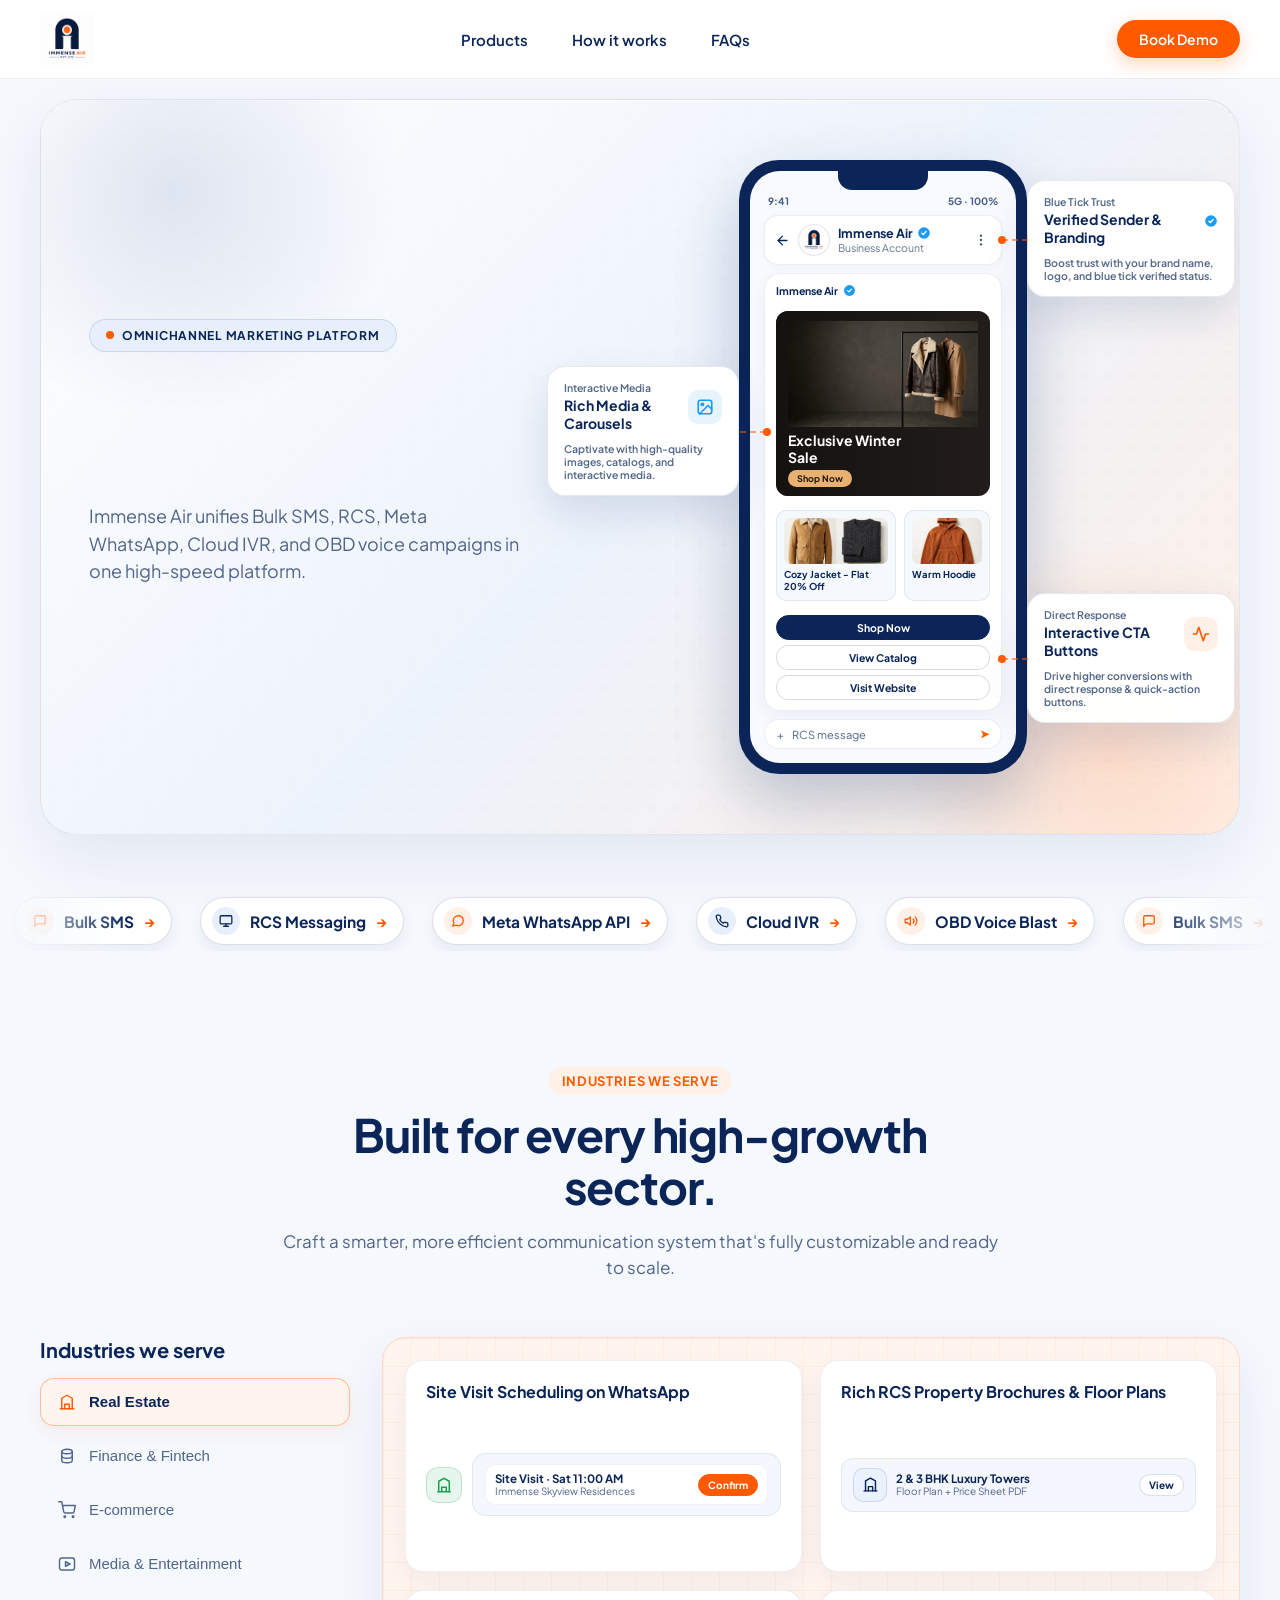
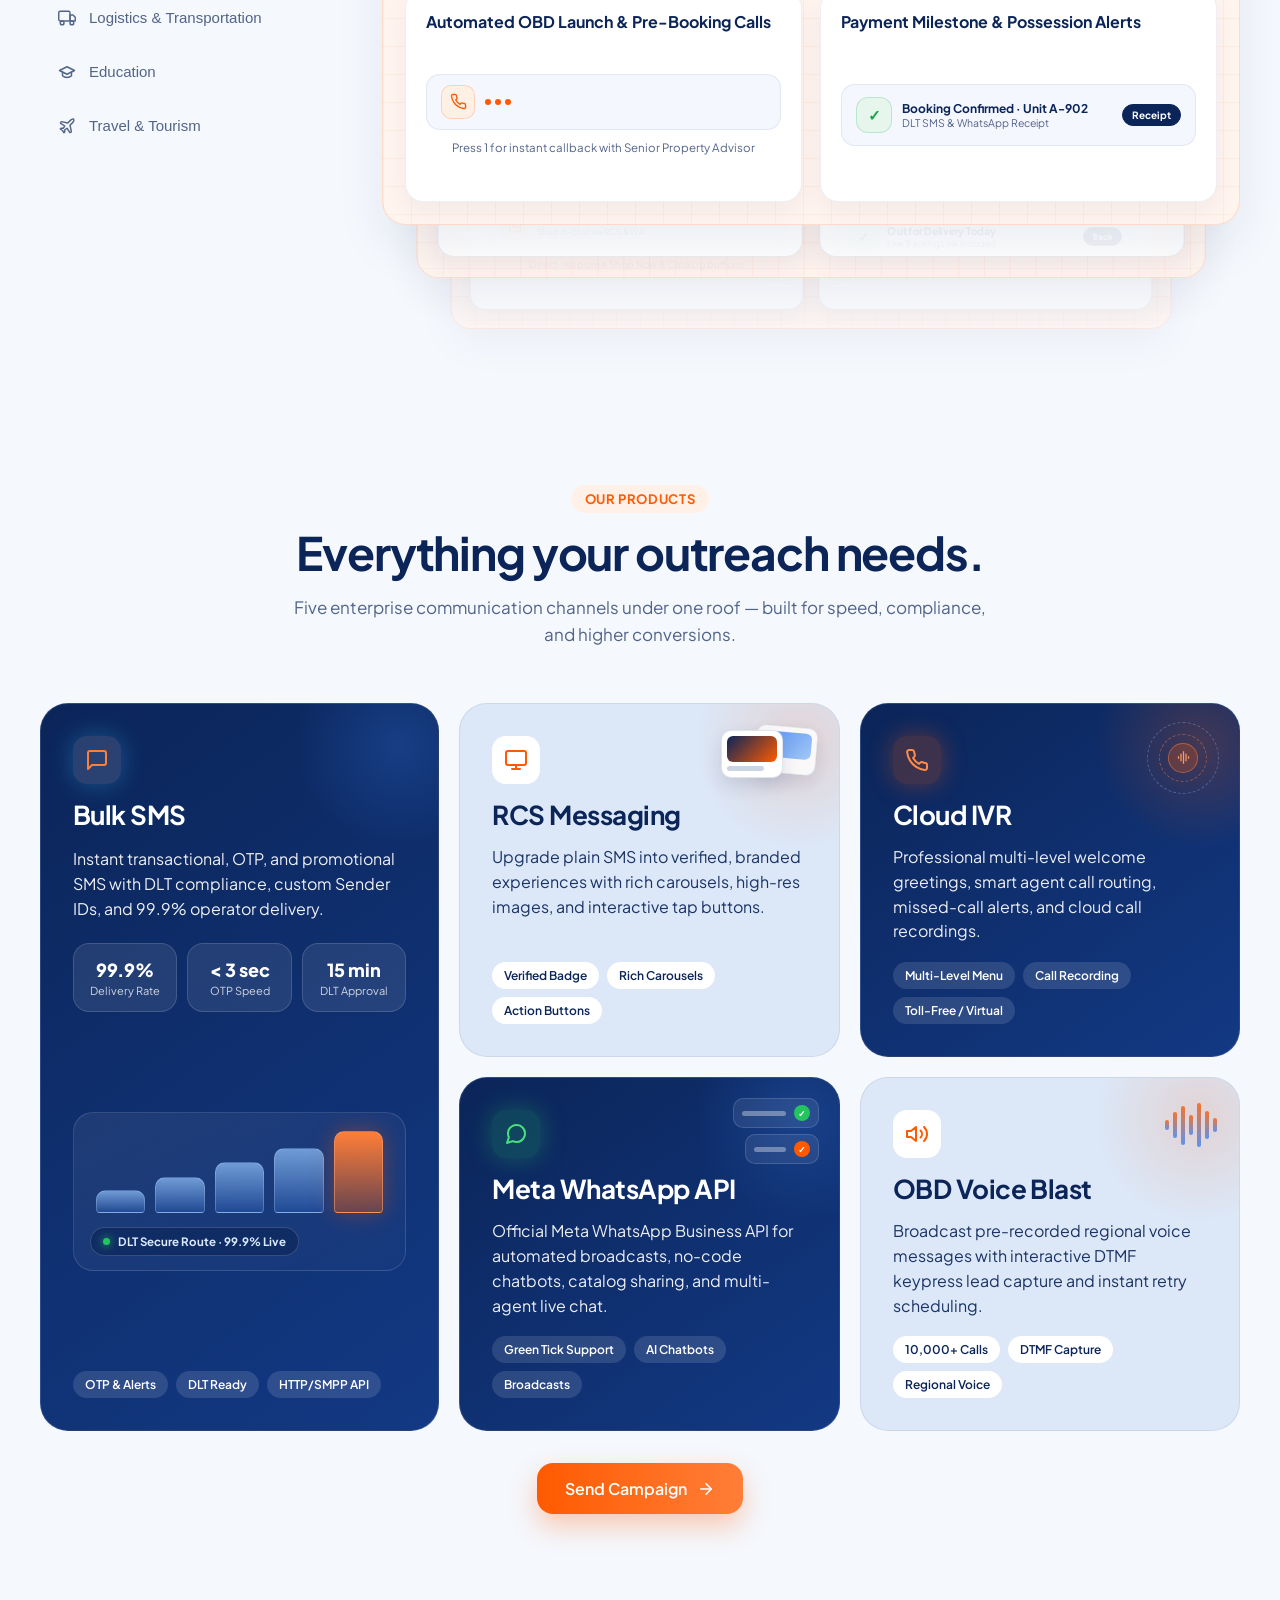
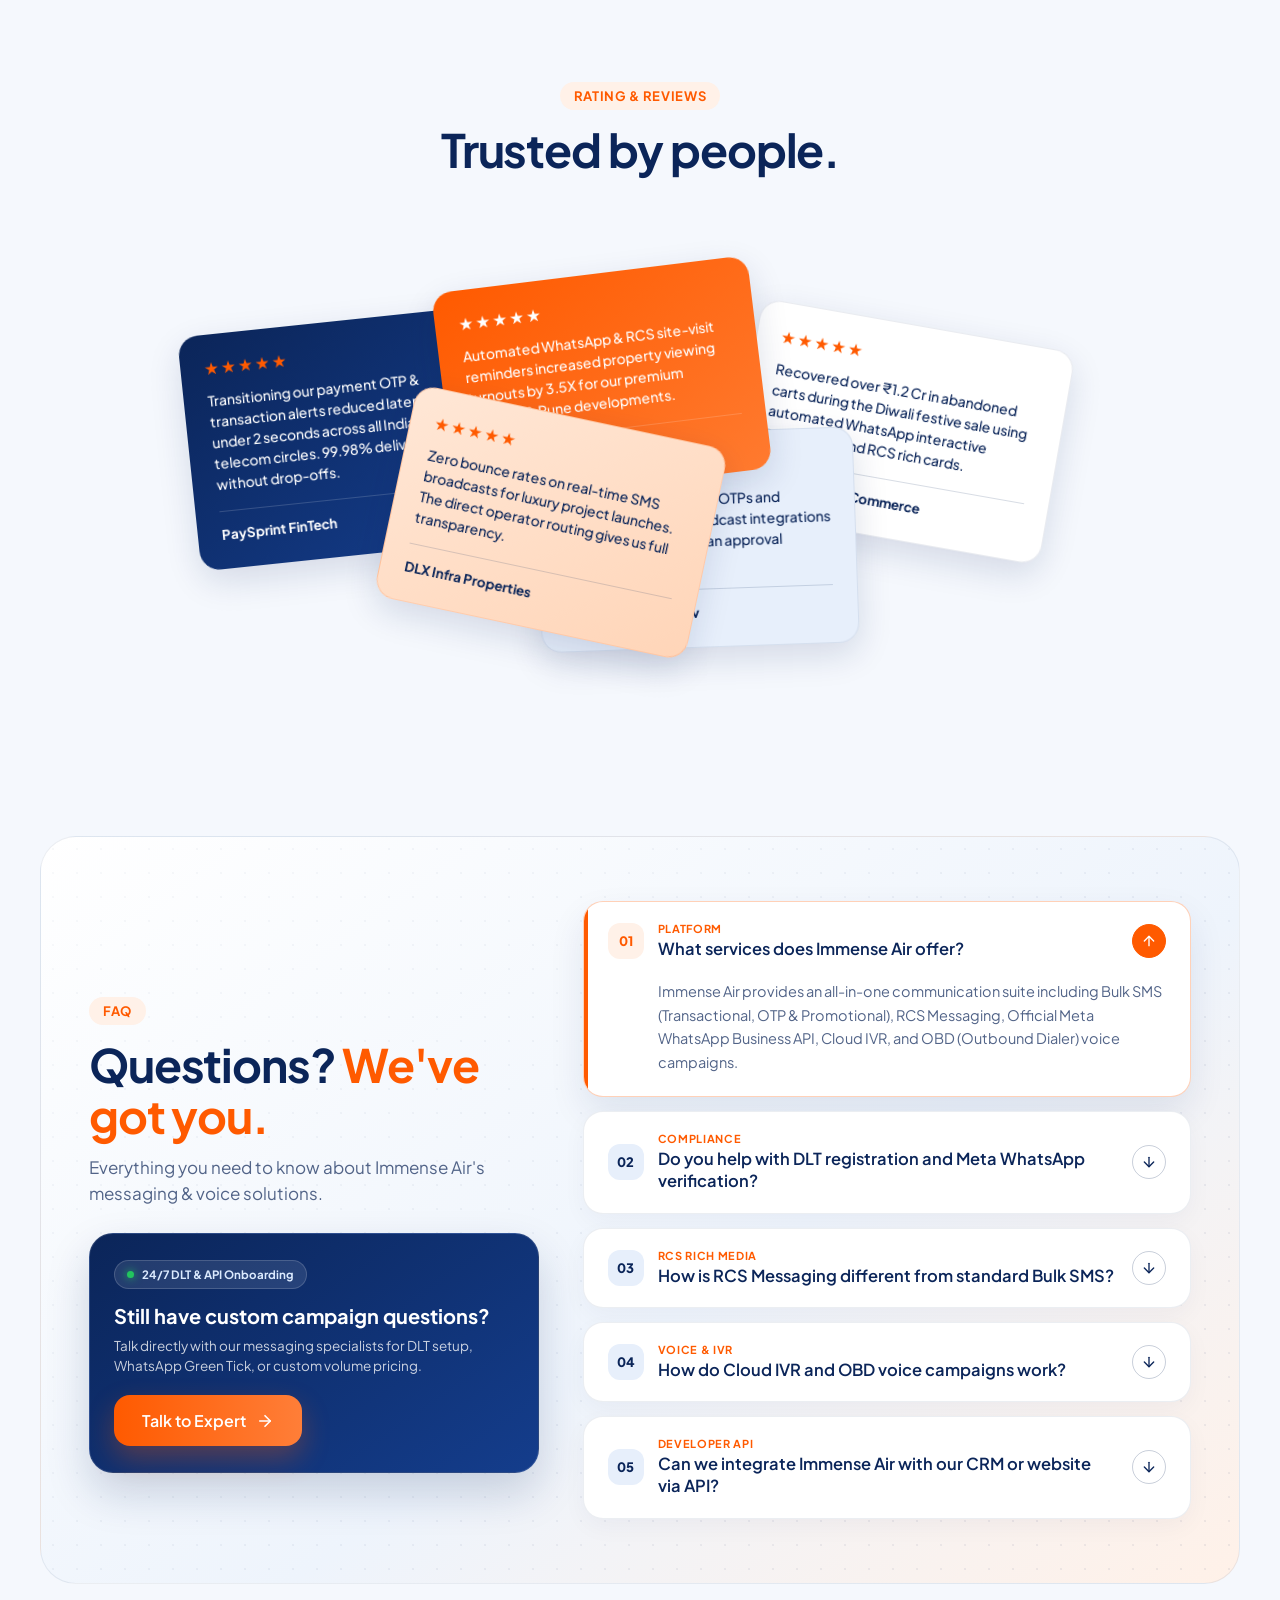
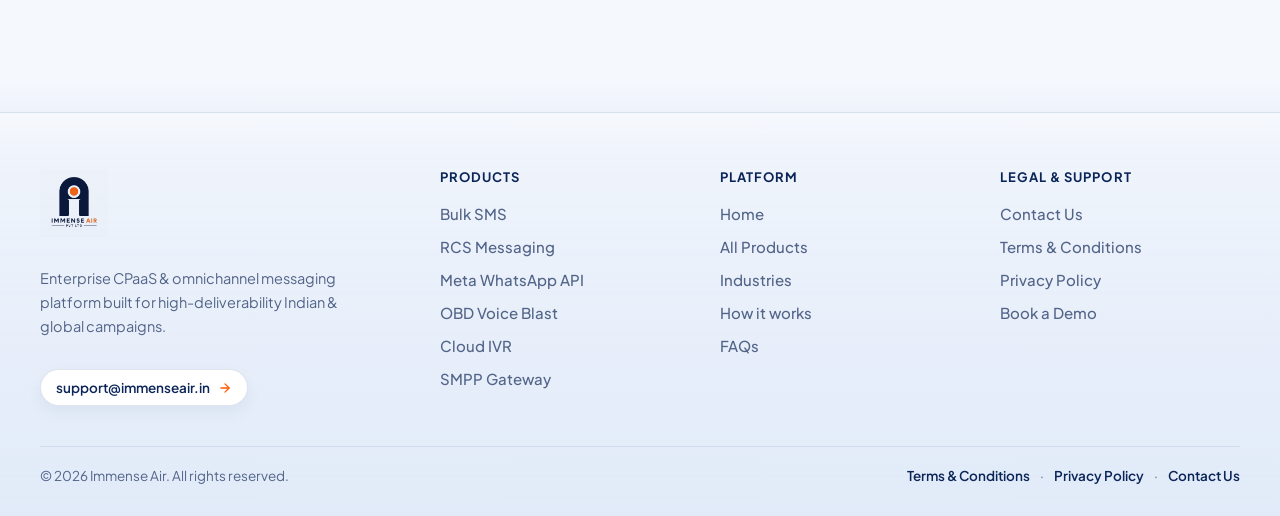
==== commit a81d5dfa: "Remove hero CTA buttons and social proof section" ====
--- a/index.html
+++ b/index.html
@@ -73,34 +73,6 @@
               <p class="hero-subtitle">
                 Immense Air unifies Bulk SMS, RCS, Meta WhatsApp, Cloud IVR, and OBD voice campaigns in one high-speed platform.
               </p>
-
-              <div class="hero-actions-box">
-                <a href="#contact" class="btn-primary-orange">
-                  <span>Start Free Trial</span>
-                  <svg viewBox="0 0 24 24" fill="none" stroke="currentColor" stroke-width="2.2" stroke-linecap="round" stroke-linejoin="round">
-                    <line x1="5" y1="12" x2="19" y2="12" />
-                    <polyline points="12 5 19 12 12 19" />
-                  </svg>
-                </a>
-                <a href="#products" class="btn-secondary-navy">Explore Products</a>
-              </div>
-
-              <div class="social-proof">
-                <div class="avatar-stack">
-                  <img src="./assets/A0pTVNVVvSatuBymUOgf4PEGY.png" alt="Client avatar" />
-                  <img src="./assets/pX5uHtDLyT9jpyAw4qH5ZmMtg.png" alt="Client avatar" />
-                  <img src="./assets/OgB4vbjCbnKjWfuwGTRkJHHRo.png" alt="Client avatar" />
-                </div>
-                <div class="proof-meta">
-                  <div class="proof-text">Trusted by 2,500+ businesses</div>
-                  <div class="rating-row">
-                    <div class="stars" aria-label="4.9 out of 5 stars">
-                      <span>★</span><span>★</span><span>★</span><span>★</span><span>★</span>
-                    </div>
-                    <span class="rating-score">4.9 · DLT &amp; Meta Partner</span>
-                  </div>
-                </div>
-              </div>
             </div>
 
             <!-- Interactive Live Channel Preview Phone with Pop-Out Cards -->
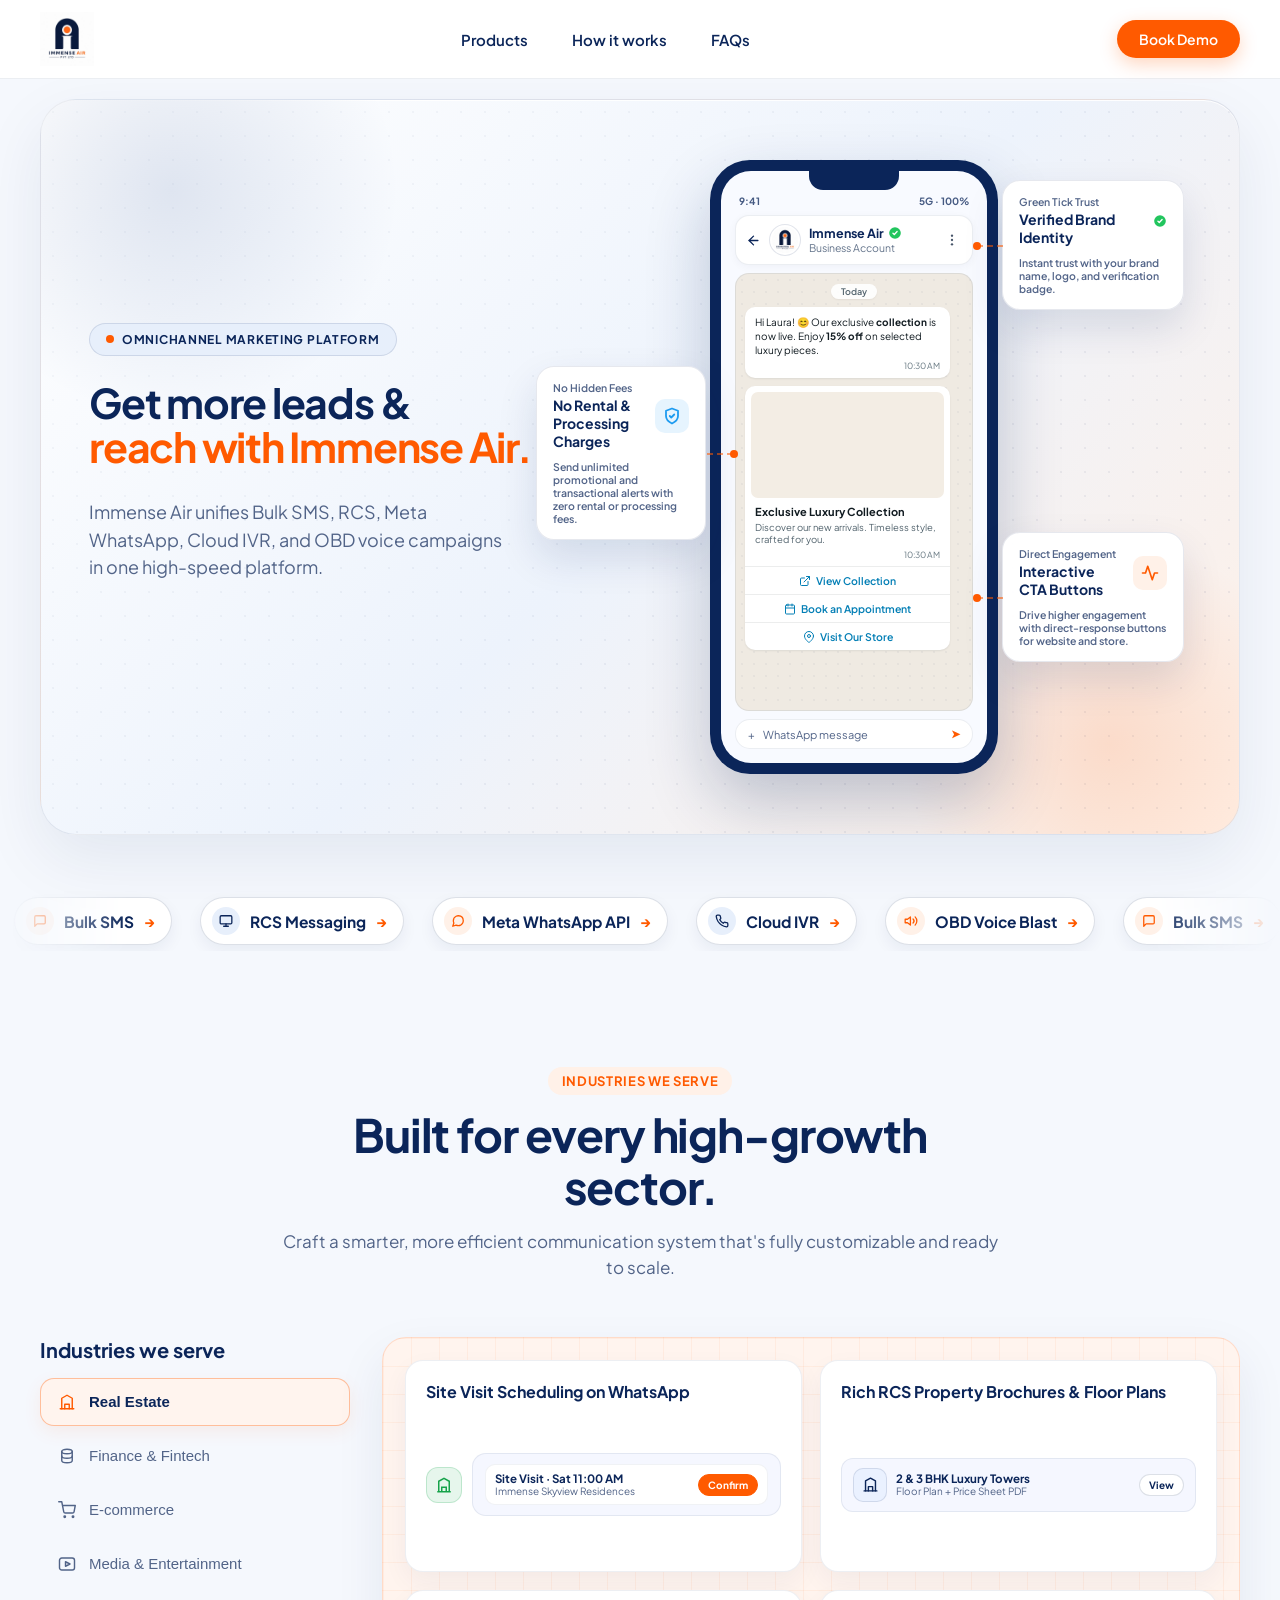
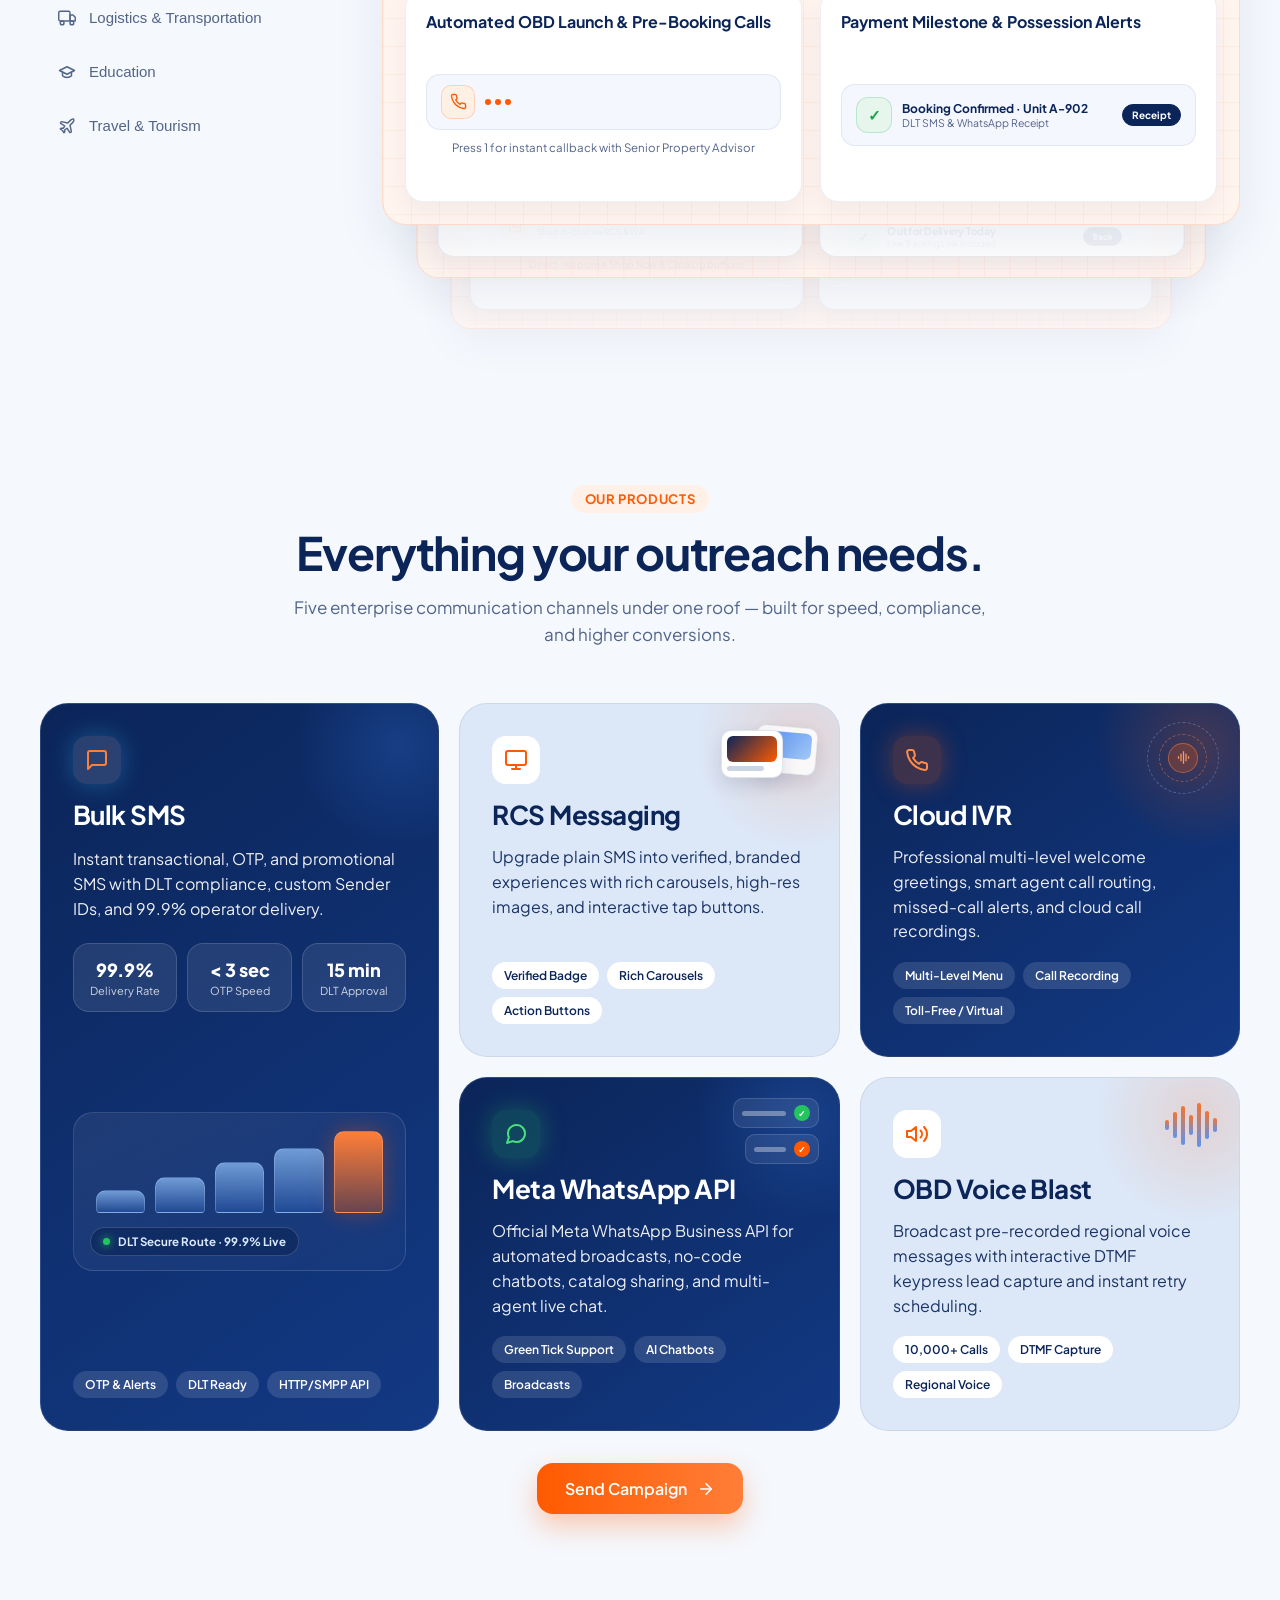
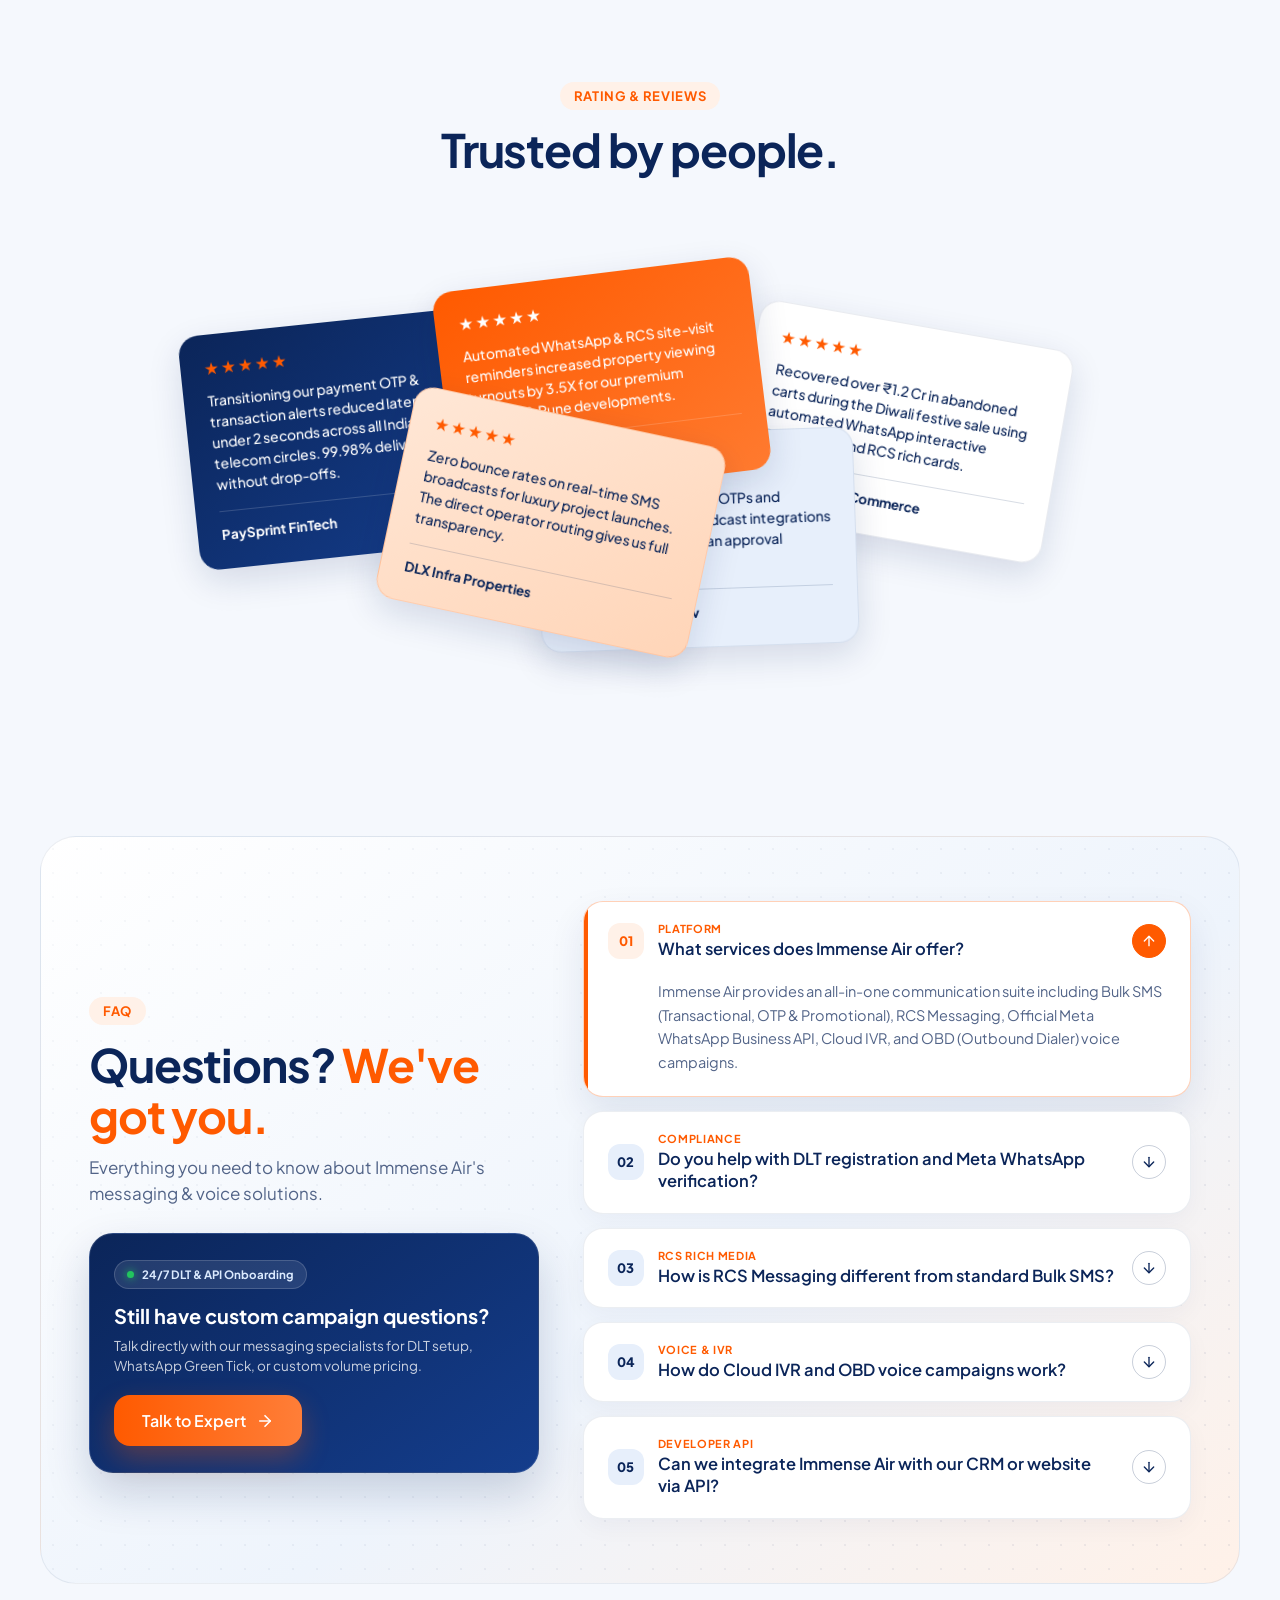
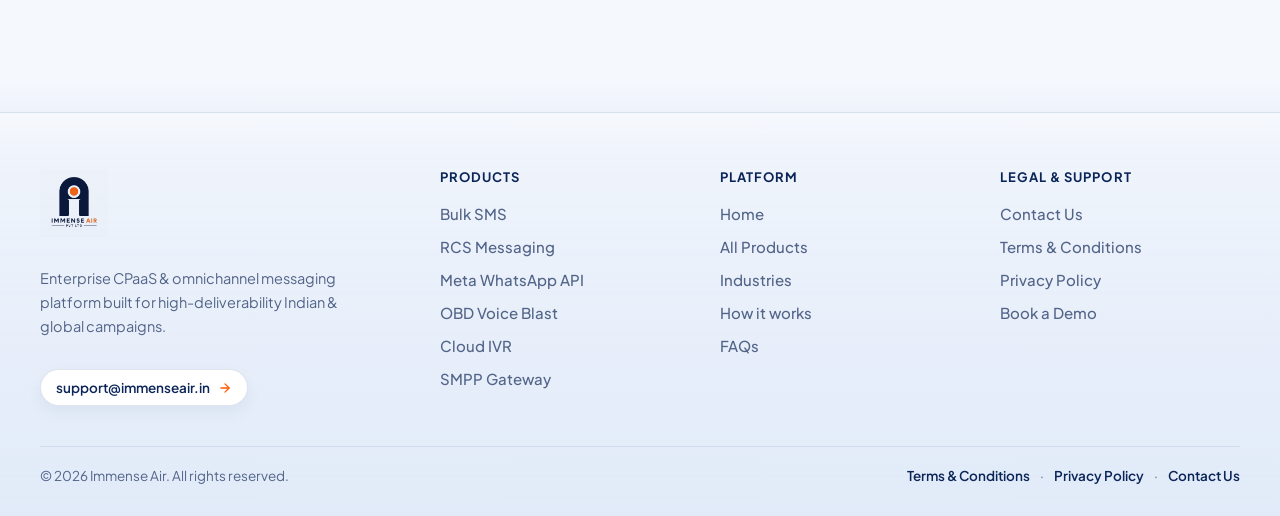
==== commit 90c8f69f: "Add dedicated Bulk SMS page (Promotional, Transactional, OTP, Personalized)" ====
--- a/index.html
+++ b/index.html
@@ -227,7 +227,7 @@
         <div class="ticker-track">
           <div class="ticker-group">
             <div class="ticker-item">
-              <a href="./products.html?channel=sms" class="ticker-logo ticker-link">
+              <a href="./sms.html" class="ticker-logo ticker-link">
                 <span class="ticker-icon ticker-icon--orange" aria-hidden="true">
                   <svg viewBox="0 0 24 24" fill="none" stroke="currentColor" stroke-width="2.2" stroke-linecap="round" stroke-linejoin="round"><path d="M21 15a2 2 0 0 1-2 2H7l-4 4V5a2 2 0 0 1 2-2h14a2 2 0 0 1 2 2z"/></svg>
                 </span>
@@ -275,7 +275,7 @@
           <!-- Duplicate for seamless loop -->
           <div class="ticker-group" aria-hidden="true">
             <div class="ticker-item">
-              <a href="./products.html?channel=sms" class="ticker-logo ticker-link" tabindex="-1">
+              <a href="./sms.html" class="ticker-logo ticker-link" tabindex="-1">
                 <span class="ticker-icon ticker-icon--orange" aria-hidden="true">
                   <svg viewBox="0 0 24 24" fill="none" stroke="currentColor" stroke-width="2.2" stroke-linecap="round" stroke-linejoin="round"><path d="M21 15a2 2 0 0 1-2 2H7l-4 4V5a2 2 0 0 1 2-2h14a2 2 0 0 1 2 2z"/></svg>
                 </span>
@@ -404,7 +404,7 @@
 
         <div class="features-grid">
           <!-- Product 1: Bulk SMS (Tall Left Bento Card) -->
-          <a href="./products.html?channel=sms" class="feature-card feature-card--dark feature-card--sms">
+          <a href="./sms.html" class="feature-card feature-card--dark feature-card--sms">
             <div>
               <div class="feature-top">
                 <div class="feature-icon feature-icon--glow-blue">
@@ -819,7 +819,7 @@
             <div class="footer-col">
               <h4 class="footer-col-title">Products</h4>
               <ul class="footer-col-list">
-                <li><a href="./products.html?channel=sms" class="footer-link">Bulk SMS</a></li>
+                <li><a href="./sms.html" class="footer-link">Bulk SMS</a></li>
                 <li><a href="./products.html?channel=rcs" class="footer-link">RCS Messaging</a></li>
                 <li><a href="./products.html?channel=whatsapp" class="footer-link">Meta WhatsApp API</a></li>
                 <li><a href="./products.html?channel=obd" class="footer-link">OBD Voice Blast</a></li>
--- a/styles.css
+++ b/styles.css
@@ -347,9 +347,15 @@
   position: relative;
   z-index: 2;
   display: grid;
-  grid-template-columns: minmax(430px, 0.9fr) 1.1fr;
-  gap: 28px;
-  align-items: center;
+  grid-template-columns: minmax(360px, 0.78fr) 1.22fr;
+  gap: 18px;
+  align-items: center;
+}
+
+.hero-content {
+  min-width: 0;
+  position: relative;
+  z-index: 5;
 }
 
 .hero-badge {
@@ -377,11 +383,11 @@
 
 .hero-title {
   margin: 0 0 20px;
-  font-size: 48px;
+  font-size: clamp(36px, 3.2vw, 44px);
   font-weight: 700;
   line-height: 1.08;
   letter-spacing: -0.03em;
-  min-height: 106px;
+  min-height: 98px;
   transition: opacity 0.35s ease, transform 0.35s ease;
 }
 
@@ -1283,18 +1289,25 @@
   padding: 20px 0 12px;
   gap: 0;
   z-index: 4;
-  width: 222px;
+  width: 196px;
 }
 
 .popout-stack--right {
-  margin-left: -14px;
+  margin-left: -10px;
 }
 
 .popout-stack--left {
-  width: 206px;
+  width: 184px;
   margin-left: 0;
-  margin-right: -14px;
+  margin-right: -10px;
   padding: 0;
+}
+
+@media (max-width: 1240px) and (min-width: 1025px) {
+  .phone-stage {
+    transform: scale(0.88);
+    transform-origin: center center;
+  }
 }
 
 .popout-stack--left .popout-card {
@@ -4708,6 +4721,148 @@
   gap: 28px;
 }
 
+.legal-split-grid {
+  display: grid;
+  grid-template-columns: 0.84fr 1.16fr;
+  gap: 28px;
+  align-items: start;
+}
+
+.legal-sidebar-card {
+  position: sticky;
+  top: 96px;
+  background: linear-gradient(160deg, #0b2559 0%, #07193d 100%);
+  color: #ffffff;
+  border-radius: 28px;
+  padding: 36px 32px;
+  display: flex;
+  flex-direction: column;
+  justify-content: space-between;
+  gap: 28px;
+  box-shadow: 0 24px 56px rgba(11, 37, 89, 0.16);
+}
+
+.legal-sidebar-title {
+  font-size: 26px;
+  line-height: 1.2;
+  font-weight: 700;
+  color: #ffffff;
+  margin: 14px 0 10px;
+}
+
+.legal-sidebar-desc {
+  font-size: 14.5px;
+  line-height: 1.65;
+  color: rgba(255, 255, 255, 0.78);
+  margin: 0 0 22px;
+}
+
+.legal-toc {
+  display: flex;
+  flex-direction: column;
+  gap: 8px;
+}
+
+.legal-toc-link {
+  display: flex;
+  align-items: center;
+  gap: 10px;
+  padding: 10px 12px;
+  border-radius: 12px;
+  background: rgba(255, 255, 255, 0.06);
+  border: 1px solid rgba(255, 255, 255, 0.09);
+  color: rgba(255, 255, 255, 0.9);
+  font-size: 14px;
+  font-weight: 500;
+  transition: background-color 0.2s ease, border-color 0.2s ease, transform 0.2s ease;
+}
+
+.legal-toc-link span {
+  font-size: 12px;
+  font-weight: 700;
+  color: #ff7a33;
+}
+
+.legal-toc-link:hover {
+  background: rgba(255, 90, 0, 0.16);
+  border-color: rgba(255, 90, 0, 0.45);
+  transform: translateX(3px);
+}
+
+.legal-sidebar-footer {
+  display: flex;
+  flex-direction: column;
+  gap: 12px;
+}
+
+.legal-sidebar-cta {
+  width: 100%;
+  justify-content: center;
+}
+
+.legal-sidebar-alt {
+  text-align: center;
+  font-size: 13.5px;
+  font-weight: 600;
+  color: rgba(255, 255, 255, 0.78);
+  transition: color 0.2s ease;
+}
+
+.legal-sidebar-alt:hover {
+  color: #ff7a33;
+}
+
+.legal-clauses-stack {
+  display: flex;
+  flex-direction: column;
+  gap: 18px;
+}
+
+.legal-clause-card {
+  background: #ffffff;
+  border-radius: 24px;
+  padding: 28px 30px;
+  border: 1px solid rgba(11, 37, 89, 0.09);
+  box-shadow: 0 14px 36px rgba(11, 37, 89, 0.05);
+  scroll-margin-top: 100px;
+  transition: transform 0.2s ease, box-shadow 0.2s ease, border-color 0.2s ease;
+}
+
+.legal-clause-card:hover {
+  transform: translateY(-2px);
+  border-color: rgba(255, 90, 0, 0.3);
+  box-shadow: 0 18px 42px rgba(11, 37, 89, 0.08);
+}
+
+.legal-clause-head {
+  display: flex;
+  align-items: center;
+  gap: 14px;
+  margin-bottom: 12px;
+}
+
+.legal-clause-head h2 {
+  font-size: 20px;
+  font-weight: 700;
+  color: var(--primary);
+  margin: 0;
+}
+
+.legal-clause-card p,
+.legal-clause-card li {
+  font-size: 15px;
+  line-height: 1.72;
+  color: var(--text-muted);
+}
+
+.legal-clause-card ul {
+  margin: 0;
+  padding-left: 20px;
+  display: flex;
+  flex-direction: column;
+  gap: 8px;
+}
+
 .legal-section h2 {
   font-size: 21px;
   font-weight: 700;
@@ -4916,12 +5071,189 @@
   color: #dc2626;
 }
 
+/* =========================================
+   Bulk SMS Page (sms.html)
+   ========================================= */
+.sms-solutions-grid {
+  display: grid;
+  grid-template-columns: repeat(2, minmax(0, 1fr));
+  gap: 24px;
+  margin-bottom: 32px;
+}
+
+.sms-preview-stage {
+  background: linear-gradient(135deg, #0b2559 0%, #07193d 100%);
+  border-radius: 30px;
+  padding: 40px 44px;
+  color: #ffffff;
+  display: grid;
+  grid-template-columns: 1.15fr 0.85fr;
+  gap: 32px;
+  align-items: center;
+  box-shadow: 0 24px 60px rgba(11, 37, 89, 0.16);
+}
+
+.sms-preview-heading {
+  font-size: 28px;
+  line-height: 1.2;
+  font-weight: 700;
+  color: #ffffff;
+  margin: 14px 0 10px;
+}
+
+.sms-preview-sub {
+  font-size: 15px;
+  line-height: 1.6;
+  color: rgba(255, 255, 255, 0.78);
+  margin: 0 0 22px;
+}
+
+.sms-preview-tabs {
+  display: flex;
+  flex-wrap: wrap;
+  gap: 10px;
+  margin-bottom: 22px;
+}
+
+.sms-type-tab {
+  appearance: none;
+  border: 1px solid rgba(255, 255, 255, 0.2);
+  background: rgba(255, 255, 255, 0.08);
+  color: #ffffff;
+  font-family: inherit;
+  font-size: 13.5px;
+  font-weight: 600;
+  padding: 9px 16px;
+  border-radius: 9999px;
+  cursor: pointer;
+  transition: background-color 0.2s ease, border-color 0.2s ease, transform 0.2s ease;
+}
+
+.sms-type-tab:hover {
+  border-color: rgba(255, 90, 0, 0.7);
+  transform: translateY(-1px);
+}
+
+.sms-type-tab.active {
+  background: var(--accent-orange);
+  border-color: var(--accent-orange);
+  box-shadow: 0 8px 20px rgba(255, 90, 0, 0.35);
+}
+
+.sms-specs-row {
+  display: grid;
+  grid-template-columns: repeat(3, minmax(0, 1fr));
+  gap: 12px;
+}
+
+.sms-spec-pill {
+  background: rgba(255, 255, 255, 0.08);
+  border: 1px solid rgba(255, 255, 255, 0.12);
+  border-radius: 14px;
+  padding: 12px 14px;
+}
+
+.sms-spec-pill span {
+  display: block;
+  font-size: 11.5px;
+  color: rgba(255, 255, 255, 0.65);
+  margin-bottom: 4px;
+}
+
+.sms-spec-pill strong {
+  font-size: 13.5px;
+  font-weight: 700;
+  color: #ffffff;
+}
+
+.sms-preview-phone-card {
+  background: #ffffff;
+  color: var(--primary);
+  border-radius: 24px;
+  padding: 22px 22px 26px;
+  box-shadow: 0 20px 44px rgba(0, 0, 0, 0.25);
+}
+
+.sms-phone-topbar {
+  display: flex;
+  align-items: center;
+  justify-content: space-between;
+  padding-bottom: 12px;
+  border-bottom: 1px solid rgba(11, 37, 89, 0.08);
+  margin-bottom: 14px;
+}
+
+.sms-phone-sender {
+  font-size: 15px;
+  font-weight: 700;
+  color: var(--primary);
+}
+
+.sms-phone-badge {
+  font-size: 11.5px;
+  font-weight: 700;
+  color: var(--accent-orange);
+  background: var(--accent-orange-tint);
+  padding: 4px 10px;
+  border-radius: 9999px;
+}
+
+.sms-phone-time {
+  text-align: center;
+  font-size: 11.5px;
+  color: var(--text-muted);
+  margin-bottom: 12px;
+}
+
+.sms-phone-bubble {
+  background: #eff4fb;
+  border: 1px solid rgba(11, 37, 89, 0.08);
+  border-radius: 18px 18px 18px 6px;
+  padding: 15px 16px;
+  font-size: 14.5px;
+  line-height: 1.6;
+  color: var(--primary);
+}
+
+@media (max-width: 960px) {
+  .sms-solutions-grid,
+  .sms-preview-stage {
+    grid-template-columns: 1fr;
+  }
+}
+
+@media (max-width: 809px) {
+  .sms-preview-stage {
+    padding: 28px 20px;
+    border-radius: 22px;
+  }
+
+  .sms-specs-row {
+    grid-template-columns: 1fr;
+  }
+}
+
 @media (max-width: 809px) {
   .legal-card {
     padding: 28px 20px;
     border-radius: 22px;
   }
 
+  .legal-split-grid {
+    grid-template-columns: 1fr;
+  }
+
+  .legal-sidebar-card {
+    position: static;
+    padding: 28px 22px;
+    border-radius: 22px;
+  }
+
+  .legal-clause-card {
+    padding: 22px 20px;
+    border-radius: 20px;
+  }
+
   .contact-split-grid {
     grid-template-columns: 1fr;
   }
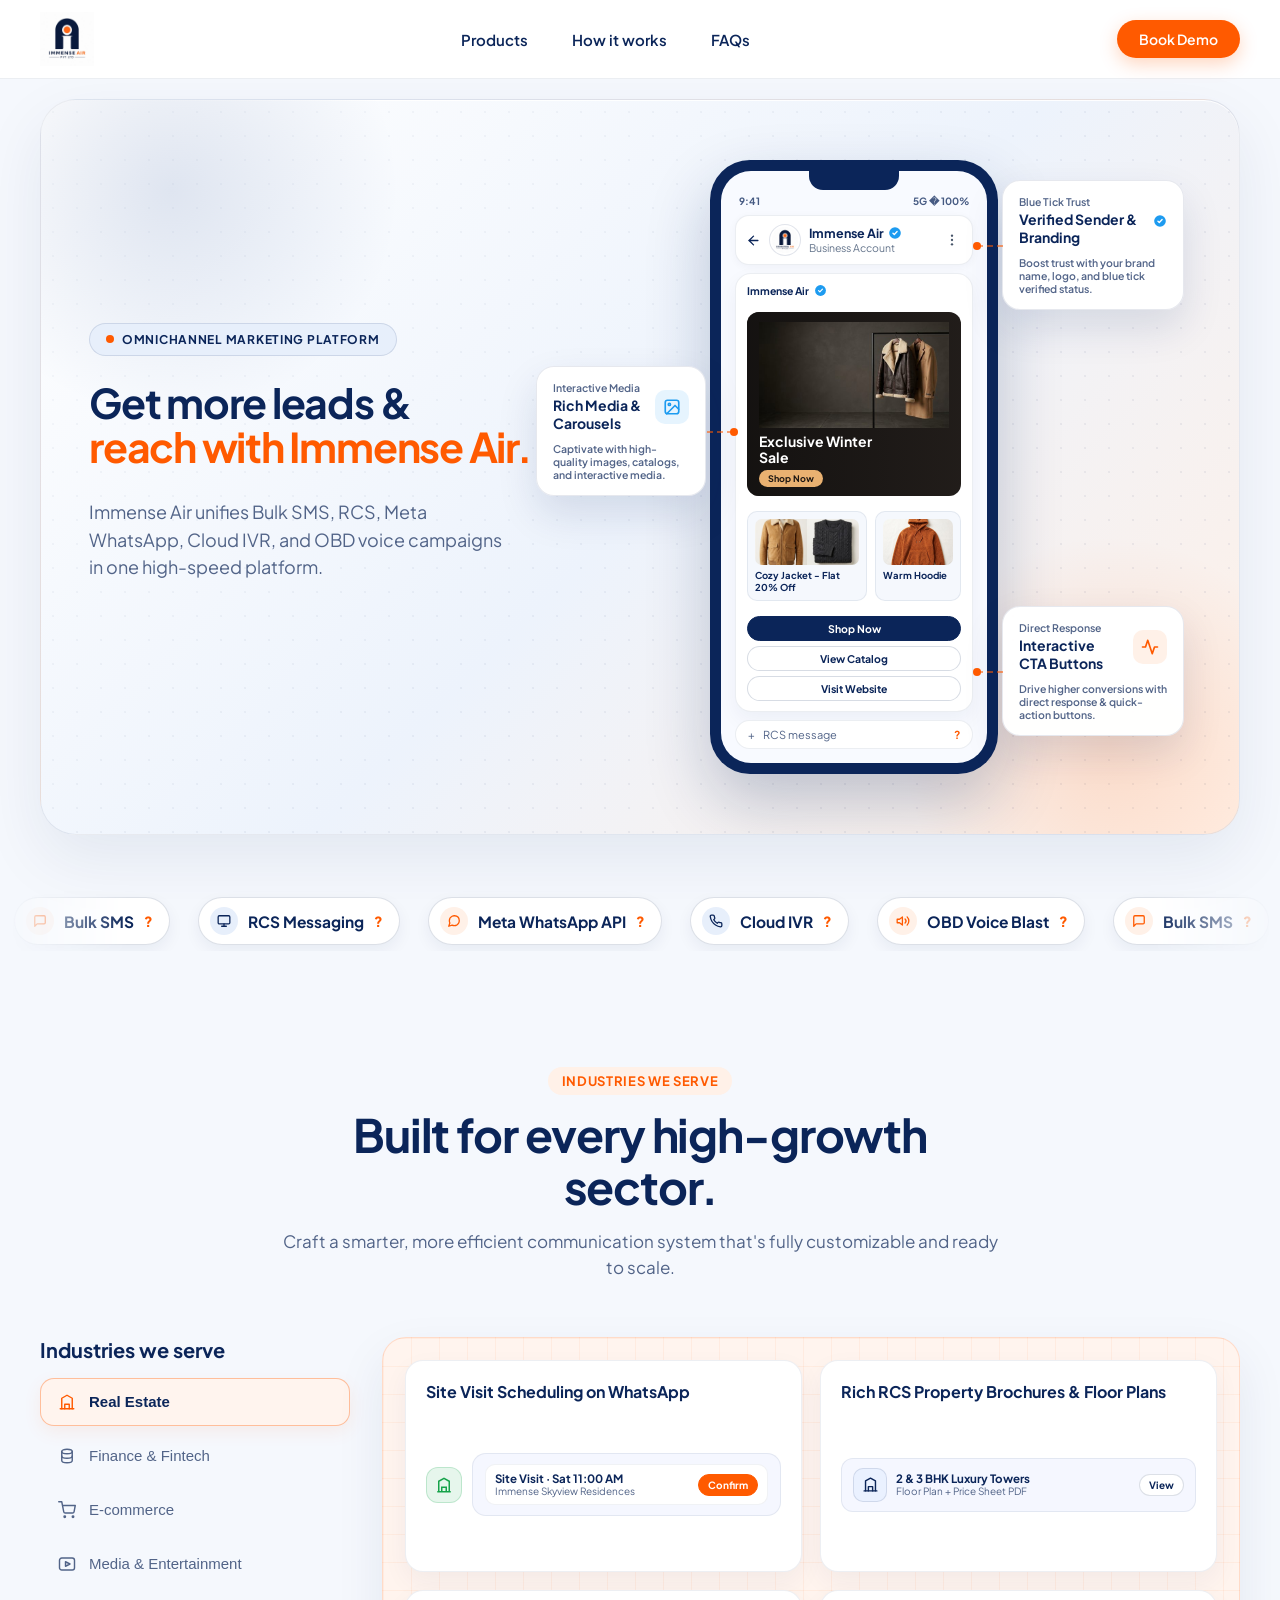
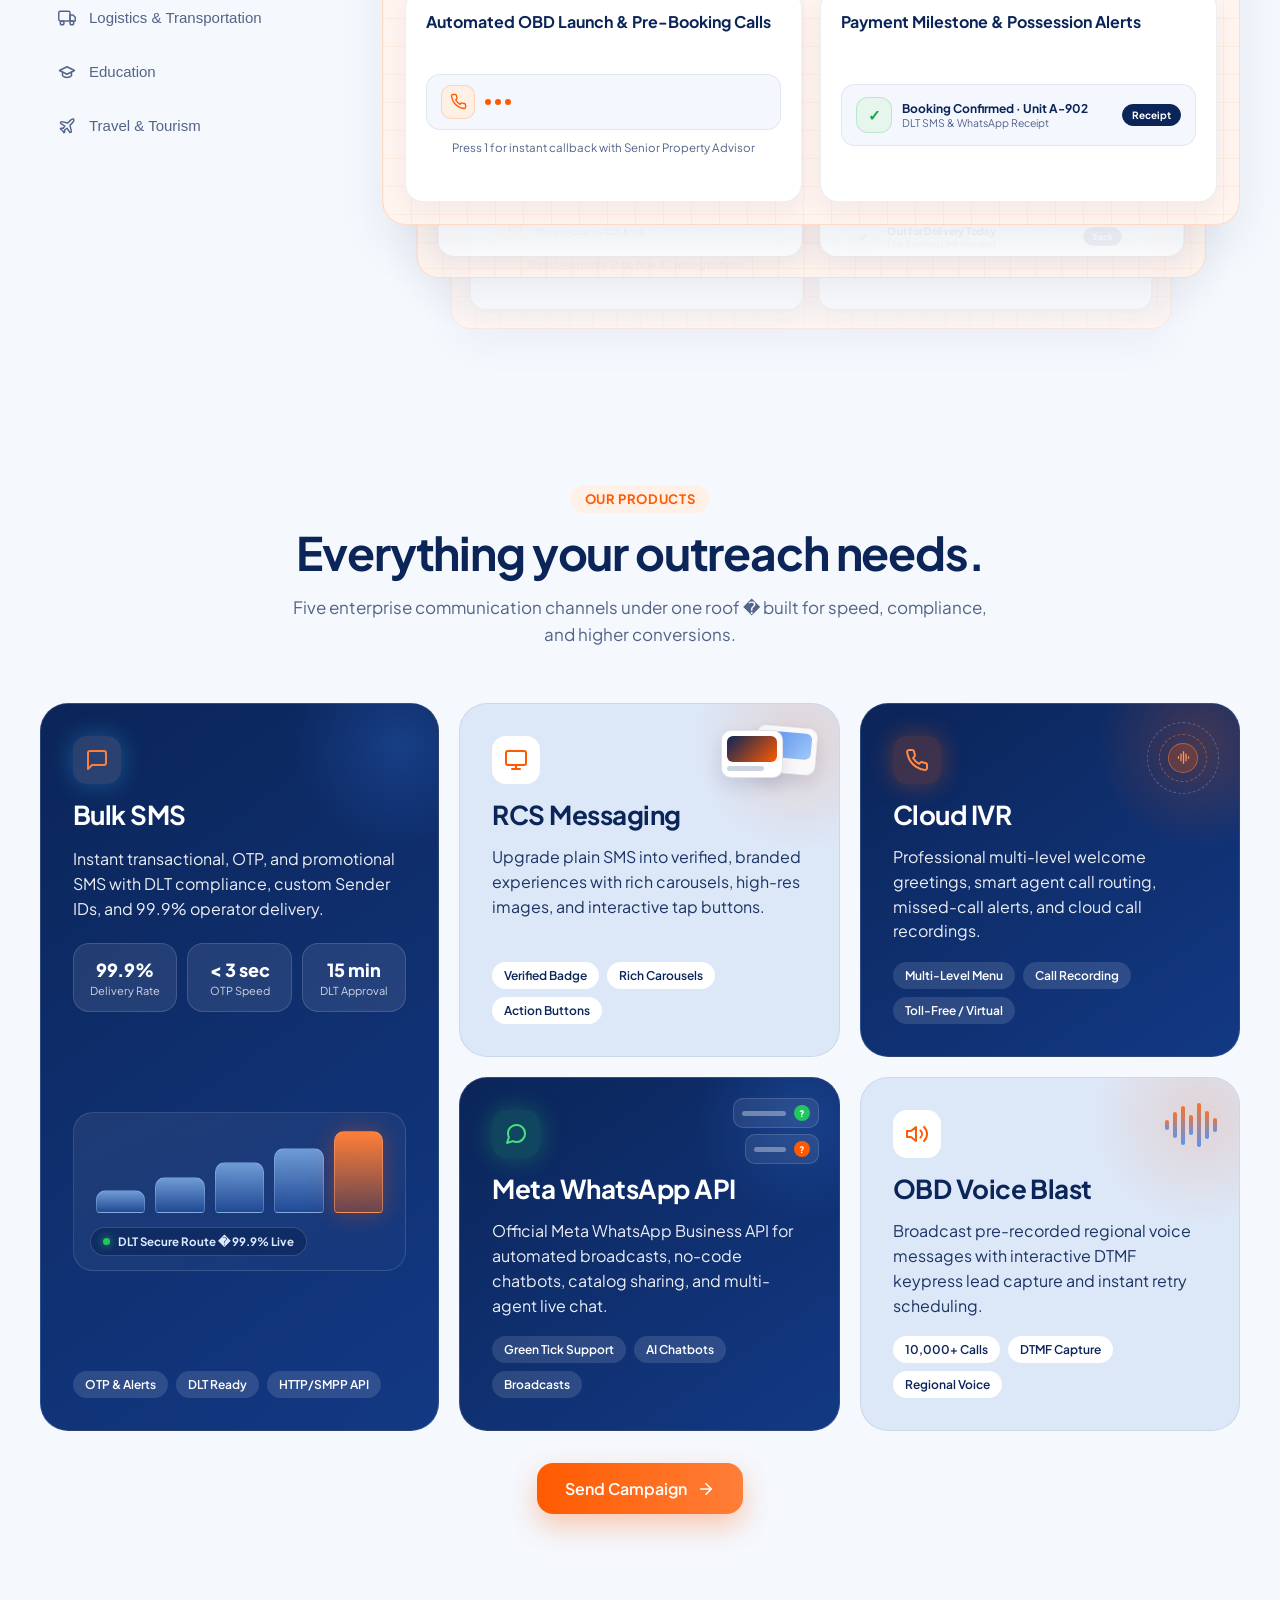
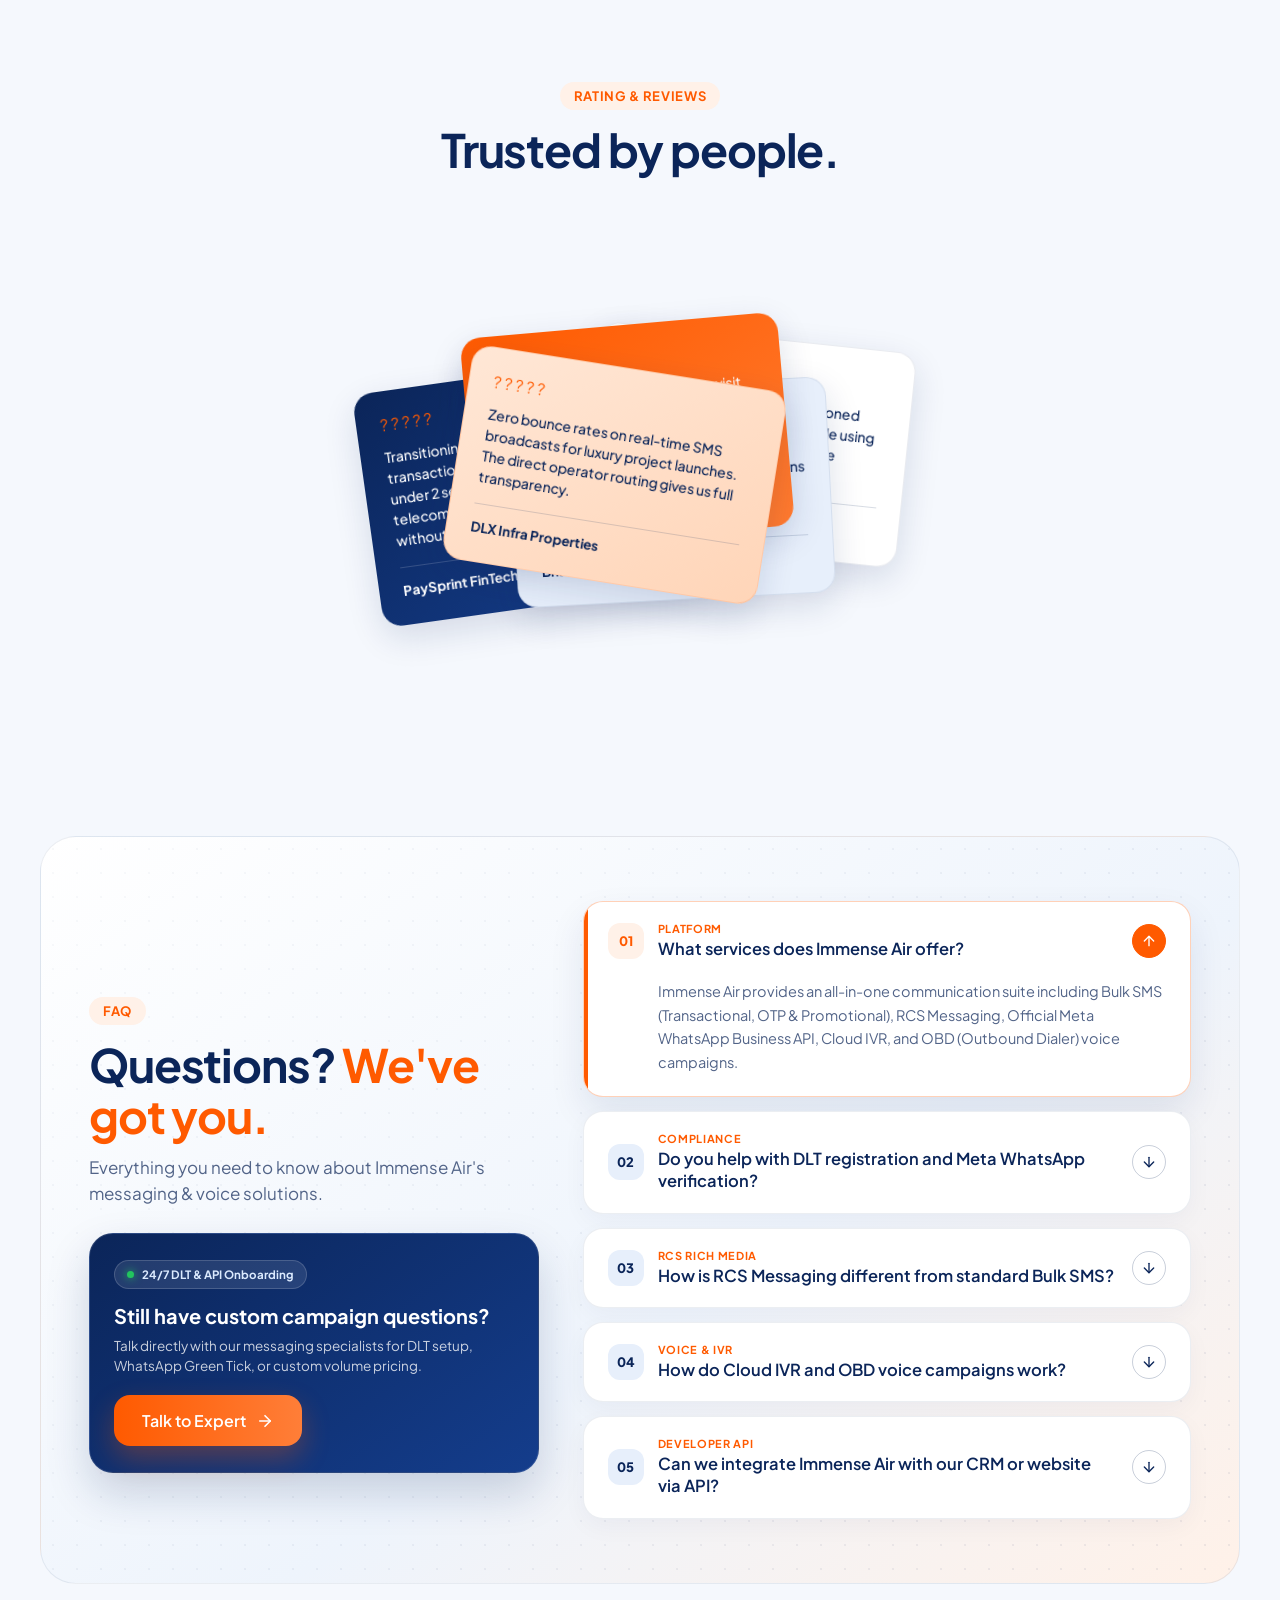
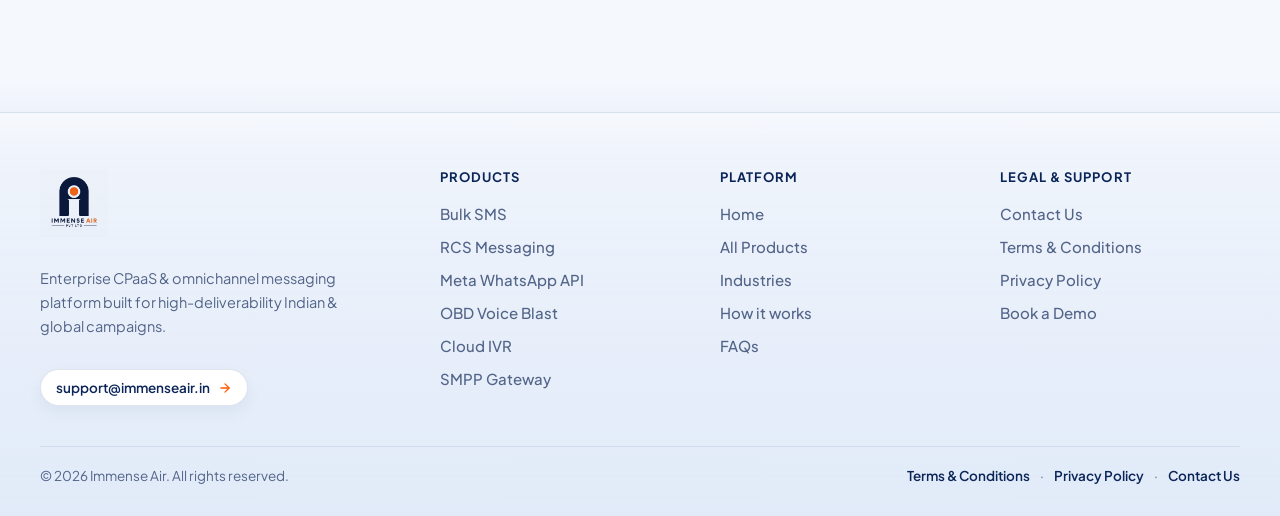
==== commit 77306b10: "Add dedicated RCS Business Messaging page and link all RCS CTAs" ====
--- a/index.html
+++ b/index.html
@@ -1,9 +1,9 @@
-﻿<!DOCTYPE html>
+<!DOCTYPE html>
 <html lang="en">
 <head>
   <meta charset="UTF-8" />
   <meta name="viewport" content="width=device-width, initial-scale=1.0" />
-  <title>Immense Air — Bulk SMS, RCS, Meta WhatsApp, IVR &amp; OBD Platform</title>
+  <title>Immense Air � Bulk SMS, RCS, Meta WhatsApp, IVR &amp; OBD Platform</title>
   <meta name="description" content="Immense Air powers enterprise Bulk SMS, RCS Messaging, Meta WhatsApp Business API, Cloud IVR, and OBD campaigns." />
   <link rel="icon" href="./assets/immense-air-logo.jpg" />
   <link rel="preconnect" href="https://fonts.googleapis.com" />
@@ -104,7 +104,7 @@
                   <div class="phone-screen">
                     <div class="phone-statusbar">
                       <span>9:41</span>
-                      <span class="statusbar-icons">5G · 100%</span>
+                      <span class="statusbar-icons">5G � 100%</span>
                     </div>
 
                     <!-- Verified Brand Header inside Phone -->
@@ -178,7 +178,7 @@
                     <div class="phone-input-bar" aria-hidden="true">
                       <span>+</span>
                       <span class="input-placeholder">RCS message</span>
-                      <span class="input-send">➤</span>
+                      <span class="input-send">?</span>
                     </div>
                   </div>
                 </div>
@@ -232,16 +232,16 @@
                   <svg viewBox="0 0 24 24" fill="none" stroke="currentColor" stroke-width="2.2" stroke-linecap="round" stroke-linejoin="round"><path d="M21 15a2 2 0 0 1-2 2H7l-4 4V5a2 2 0 0 1 2-2h14a2 2 0 0 1 2 2z"/></svg>
                 </span>
                 <span>Bulk SMS</span>
-                <span class="ticker-arrow" aria-hidden="true">→</span>
-              </a>
-            </div>
-            <div class="ticker-item">
-              <a href="./products.html?channel=rcs" class="ticker-logo ticker-link">
+                <span class="ticker-arrow" aria-hidden="true">?</span>
+              </a>
+            </div>
+            <div class="ticker-item">
+              <a href="./rcs.html" class="ticker-logo ticker-link">
                 <span class="ticker-icon ticker-icon--blue" aria-hidden="true">
                   <svg viewBox="0 0 24 24" fill="none" stroke="currentColor" stroke-width="2.2" stroke-linecap="round" stroke-linejoin="round"><rect x="2" y="3" width="20" height="14" rx="2"/><line x1="8" y1="21" x2="16" y2="21"/><line x1="12" y1="17" x2="12" y2="21"/></svg>
                 </span>
                 <span>RCS Messaging</span>
-                <span class="ticker-arrow" aria-hidden="true">→</span>
+                <span class="ticker-arrow" aria-hidden="true">?</span>
               </a>
             </div>
             <div class="ticker-item">
@@ -250,7 +250,7 @@
                   <svg viewBox="0 0 24 24" fill="none" stroke="currentColor" stroke-width="2.2" stroke-linecap="round" stroke-linejoin="round"><path d="M21 11.5a8.38 8.38 0 0 1-.9 3.8 8.5 8.5 0 0 1-7.6 4.7 8.38 8.38 0 0 1-3.8-.9L3 21l1.9-5.7a8.38 8.38 0 0 1-.9-3.8 8.5 8.5 0 0 1 4.7-7.6 8.38 8.38 0 0 1 3.8-.9h.5a8.48 8.48 0 0 1 8 8v.5z"/></svg>
                 </span>
                 <span>Meta WhatsApp API</span>
-                <span class="ticker-arrow" aria-hidden="true">→</span>
+                <span class="ticker-arrow" aria-hidden="true">?</span>
               </a>
             </div>
             <div class="ticker-item">
@@ -259,7 +259,7 @@
                   <svg viewBox="0 0 24 24" fill="none" stroke="currentColor" stroke-width="2.2" stroke-linecap="round" stroke-linejoin="round"><path d="M22 16.92v3a2 2 0 0 1-2.18 2 19.79 19.79 0 0 1-8.63-3.07 19.5 19.5 0 0 1-6-6 19.79 19.79 0 0 1-3.07-8.67A2 2 0 0 1 4.11 2h3a2 2 0 0 1 2 1.72 12.84 12.84 0 0 0 .7 2.81 2 2 0 0 1-.45 2.11L8.09 9.91a16 16 0 0 0 6 6l1.27-1.27a2 2 0 0 1 2.11-.45 12.84 12.84 0 0 0 2.81.7A2 2 0 0 1 22 16.92z"/></svg>
                 </span>
                 <span>Cloud IVR</span>
-                <span class="ticker-arrow" aria-hidden="true">→</span>
+                <span class="ticker-arrow" aria-hidden="true">?</span>
               </a>
             </div>
             <div class="ticker-item">
@@ -268,7 +268,7 @@
                   <svg viewBox="0 0 24 24" fill="none" stroke="currentColor" stroke-width="2.2" stroke-linecap="round" stroke-linejoin="round"><polygon points="11 5 6 9 2 9 2 15 6 15 11 19 11 5"/><path d="M15.54 8.46a5 5 0 0 1 0 7.07"/><path d="M19.07 4.93a10 10 0 0 1 0 14.14"/></svg>
                 </span>
                 <span>OBD Voice Blast</span>
-                <span class="ticker-arrow" aria-hidden="true">→</span>
+                <span class="ticker-arrow" aria-hidden="true">?</span>
               </a>
             </div>
           </div>
@@ -280,16 +280,16 @@
                   <svg viewBox="0 0 24 24" fill="none" stroke="currentColor" stroke-width="2.2" stroke-linecap="round" stroke-linejoin="round"><path d="M21 15a2 2 0 0 1-2 2H7l-4 4V5a2 2 0 0 1 2-2h14a2 2 0 0 1 2 2z"/></svg>
                 </span>
                 <span>Bulk SMS</span>
-                <span class="ticker-arrow" aria-hidden="true">→</span>
-              </a>
-            </div>
-            <div class="ticker-item">
-              <a href="./products.html?channel=rcs" class="ticker-logo ticker-link" tabindex="-1">
+                <span class="ticker-arrow" aria-hidden="true">?</span>
+              </a>
+            </div>
+            <div class="ticker-item">
+              <a href="./rcs.html" class="ticker-logo ticker-link" tabindex="-1">
                 <span class="ticker-icon ticker-icon--blue" aria-hidden="true">
                   <svg viewBox="0 0 24 24" fill="none" stroke="currentColor" stroke-width="2.2" stroke-linecap="round" stroke-linejoin="round"><rect x="2" y="3" width="20" height="14" rx="2"/><line x1="8" y1="21" x2="16" y2="21"/><line x1="12" y1="17" x2="12" y2="21"/></svg>
                 </span>
                 <span>RCS Messaging</span>
-                <span class="ticker-arrow" aria-hidden="true">→</span>
+                <span class="ticker-arrow" aria-hidden="true">?</span>
               </a>
             </div>
             <div class="ticker-item">
@@ -298,7 +298,7 @@
                   <svg viewBox="0 0 24 24" fill="none" stroke="currentColor" stroke-width="2.2" stroke-linecap="round" stroke-linejoin="round"><path d="M21 11.5a8.38 8.38 0 0 1-.9 3.8 8.5 8.5 0 0 1-7.6 4.7 8.38 8.38 0 0 1-3.8-.9L3 21l1.9-5.7a8.38 8.38 0 0 1-.9-3.8 8.5 8.5 0 0 1 4.7-7.6 8.38 8.38 0 0 1 3.8-.9h.5a8.48 8.48 0 0 1 8 8v.5z"/></svg>
                 </span>
                 <span>Meta WhatsApp API</span>
-                <span class="ticker-arrow" aria-hidden="true">→</span>
+                <span class="ticker-arrow" aria-hidden="true">?</span>
               </a>
             </div>
             <div class="ticker-item">
@@ -307,7 +307,7 @@
                   <svg viewBox="0 0 24 24" fill="none" stroke="currentColor" stroke-width="2.2" stroke-linecap="round" stroke-linejoin="round"><path d="M22 16.92v3a2 2 0 0 1-2.18 2 19.79 19.79 0 0 1-8.63-3.07 19.5 19.5 0 0 1-6-6 19.79 19.79 0 0 1-3.07-8.67A2 2 0 0 1 4.11 2h3a2 2 0 0 1 2 1.72 12.84 12.84 0 0 0 .7 2.81 2 2 0 0 1-.45 2.11L8.09 9.91a16 16 0 0 0 6 6l1.27-1.27a2 2 0 0 1 2.11-.45 12.84 12.84 0 0 0 2.81.7A2 2 0 0 1 22 16.92z"/></svg>
                 </span>
                 <span>Cloud IVR</span>
-                <span class="ticker-arrow" aria-hidden="true">→</span>
+                <span class="ticker-arrow" aria-hidden="true">?</span>
               </a>
             </div>
             <div class="ticker-item">
@@ -316,7 +316,7 @@
                   <svg viewBox="0 0 24 24" fill="none" stroke="currentColor" stroke-width="2.2" stroke-linecap="round" stroke-linejoin="round"><polygon points="11 5 6 9 2 9 2 15 6 15 11 19 11 5"/><path d="M15.54 8.46a5 5 0 0 1 0 7.07"/><path d="M19.07 4.93a10 10 0 0 1 0 14.14"/></svg>
                 </span>
                 <span>OBD Voice Blast</span>
-                <span class="ticker-arrow" aria-hidden="true">→</span>
+                <span class="ticker-arrow" aria-hidden="true">?</span>
               </a>
             </div>
           </div>
@@ -398,7 +398,7 @@
           <div class="section-tag">Our Products</div>
           <h2 class="section-title">Everything your outreach needs.</h2>
           <p class="section-subtitle">
-            Five enterprise communication channels under one roof — built for speed, compliance, and higher conversions.
+            Five enterprise communication channels under one roof � built for speed, compliance, and higher conversions.
           </p>
         </div>
 
@@ -434,7 +434,7 @@
               </div>
               <div class="bento-secure-chip">
                 <span class="bento-secure-dot"></span>
-                <span>DLT Secure Route · 99.9% Live</span>
+                <span>DLT Secure Route � 99.9% Live</span>
               </div>
             </div>
 
@@ -446,7 +446,7 @@
           </a>
 
           <!-- Product 2: RCS Messaging (Middle Top) -->
-          <a href="./products.html?channel=rcs" class="feature-card feature-card--light feature-card--rcs">
+          <a href="./rcs.html" class="feature-card feature-card--light feature-card--rcs">
             <div class="bento-rcs-mini" aria-hidden="true">
               <div class="bento-rcs-slide bento-rcs-slide--front">
                 <span class="bento-rcs-thumb"></span>
@@ -481,8 +481,8 @@
           <!-- Product 3: Meta WhatsApp API (Middle Bottom) -->
           <a href="./products.html?channel=whatsapp" class="feature-card feature-card--dark feature-card--wa">
             <div class="bento-wa-bubbles" aria-hidden="true">
-              <div class="bento-wa-msg"><span></span><i class="is-green">✓</i></div>
-              <div class="bento-wa-msg bento-wa-msg--alt"><span></span><i class="is-orange">✓</i></div>
+              <div class="bento-wa-msg"><span></span><i class="is-green">?</i></div>
+              <div class="bento-wa-msg bento-wa-msg--alt"><span></span><i class="is-orange">?</i></div>
             </div>
             <div>
               <div class="feature-top">
@@ -590,7 +590,7 @@
         <div class="reviews-deck" id="reviewsDeck">
           <!-- Card 1: Deep Navy -->
           <article class="review-deck-card review-deck-card--navy" data-pos="1" tabindex="0">
-            <div class="review-stars review-stars--orange" aria-label="5 out of 5 stars">★★★★★</div>
+            <div class="review-stars review-stars--orange" aria-label="5 out of 5 stars">?????</div>
             <p class="review-deck-quote">
               Transitioning our payment OTP &amp; transaction alerts reduced latency to under 2 seconds across all Indian telecom circles. 99.98% delivery rate without drop-offs.
             </p>
@@ -600,7 +600,7 @@
 
           <!-- Card 2: Vibrant Orange -->
           <article class="review-deck-card review-deck-card--orange" data-pos="2" tabindex="0">
-            <div class="review-stars review-stars--white" aria-label="5 out of 5 stars">★★★★★</div>
+            <div class="review-stars review-stars--white" aria-label="5 out of 5 stars">?????</div>
             <p class="review-deck-quote">
               Automated WhatsApp &amp; RCS site-visit reminders increased property viewing turnouts by 3.5X for our premium Mumbai &amp; Pune developments.
             </p>
@@ -610,9 +610,9 @@
 
           <!-- Card 3: Pure White -->
           <article class="review-deck-card review-deck-card--white" data-pos="3" tabindex="0">
-            <div class="review-stars review-stars--orange" aria-label="5 out of 5 stars">★★★★★</div>
+            <div class="review-stars review-stars--orange" aria-label="5 out of 5 stars">?????</div>
             <p class="review-deck-quote">
-              Recovered over ₹1.2 Cr in abandoned carts during the Diwali festive sale using automated WhatsApp interactive catalogues and RCS rich cards.
+              Recovered over ?1.2 Cr in abandoned carts during the Diwali festive sale using automated WhatsApp interactive catalogues and RCS rich cards.
             </p>
             <div class="review-deck-divider"></div>
             <div class="review-deck-author">UrbanTrend E-Commerce</div>
@@ -620,7 +620,7 @@
 
           <!-- Card 4: Ice Blue -->
           <article class="review-deck-card review-deck-card--ice" data-pos="4" tabindex="0">
-            <div class="review-stars review-stars--orange" aria-label="5 out of 5 stars">★★★★★</div>
+            <div class="review-stars review-stars--orange" aria-label="5 out of 5 stars">?????</div>
             <p class="review-deck-quote">
               Instant KYC verification OTPs and automated voice broadcast integrations cut down our digital loan approval turnaround by 60%.
             </p>
@@ -630,7 +630,7 @@
 
           <!-- Card 5: Zion Soft Peach -->
           <article class="review-deck-card review-deck-card--peach" data-pos="5" tabindex="0">
-            <div class="review-stars review-stars--orange" aria-label="5 out of 5 stars">★★★★★</div>
+            <div class="review-stars review-stars--orange" aria-label="5 out of 5 stars">?????</div>
             <p class="review-deck-quote">
               Zero bounce rates on real-time SMS broadcasts for luxury project launches. The direct operator routing gives us full transparency.
             </p>
@@ -738,7 +738,7 @@
                 </button>
                 <div class="faq-panel">
                   <div class="faq-answer">
-                    RCS delivers verified brand logos, rich images, interactive carousels, and tap-to-act buttons directly inside native Android Messages — with automatic SMS fallback if a device is offline.
+                    RCS delivers verified brand logos, rich images, interactive carousels, and tap-to-act buttons directly inside native Android Messages � with automatic SMS fallback if a device is offline.
                   </div>
                 </div>
               </div>
@@ -820,7 +820,7 @@
               <h4 class="footer-col-title">Products</h4>
               <ul class="footer-col-list">
                 <li><a href="./sms.html" class="footer-link">Bulk SMS</a></li>
-                <li><a href="./products.html?channel=rcs" class="footer-link">RCS Messaging</a></li>
+                <li><a href="./rcs.html" class="footer-link">RCS Messaging</a></li>
                 <li><a href="./products.html?channel=whatsapp" class="footer-link">Meta WhatsApp API</a></li>
                 <li><a href="./products.html?channel=obd" class="footer-link">OBD Voice Blast</a></li>
                 <li><a href="./products.html?channel=ivr" class="footer-link">Cloud IVR</a></li>
--- a/styles.css
+++ b/styles.css
@@ -23,7 +23,7 @@
 }
 
 html {
-  scroll-behavior: smooth;
+  scroll-behavior: auto;
 }
 
 body {
@@ -5072,165 +5072,995 @@
 }
 
 /* =========================================
-   Bulk SMS Page (sms.html)
+   Bulk SMS Page (sms.html — Home-Style)
    ========================================= */
-.sms-solutions-grid {
+.sms-hero-visual {
+  justify-content: center;
+}
+
+.phone-mockup--sms-notif {
+  width: 316px;
+}
+
+.phone-screen--notif {
+  min-height: 430px;
+  background: linear-gradient(180deg, #eff5ff 0%, #f8fafd 45%, #fff5ee 100%);
+  padding: 16px 14px 20px;
+  display: flex;
+  flex-direction: column;
+}
+
+.sms-lock-header {
+  text-align: center;
+  padding: 28px 0 24px;
+}
+
+.sms-lock-clock {
+  font-size: 38px;
+  font-weight: 800;
+  letter-spacing: -0.03em;
+  color: var(--primary);
+  line-height: 1;
+}
+
+.sms-lock-date {
+  font-size: 11.5px;
+  font-weight: 600;
+  color: var(--text-muted);
+  margin-top: 6px;
+}
+
+.sms-notif-stack {
+  display: flex;
+  flex-direction: column;
+  justify-content: center;
+  flex: 1;
+}
+
+.sms-notif-card {
+  display: none;
+  background: rgba(255, 255, 255, 0.96);
+  border: 1px solid rgba(11, 37, 89, 0.08);
+  border-radius: 18px;
+  padding: 14px 14px;
+  box-shadow: 0 6px 16px rgba(11, 37, 89, 0.06);
+  transition: transform 0.25s ease, border-color 0.25s ease, box-shadow 0.25s ease;
+}
+
+.sms-notif-card.is-featured {
+  display: block;
+  background: #ffffff;
+  border-color: rgba(255, 90, 0, 0.45);
+  box-shadow: 0 14px 30px rgba(255, 90, 0, 0.14), 0 6px 14px rgba(11, 37, 89, 0.08);
+}
+
+.sms-notif-card.is-popping {
+  animation: smsNotifPopIn 0.45s cubic-bezier(0.22, 1, 0.36, 1) both;
+}
+
+@keyframes smsNotifPopIn {
+  0% {
+    opacity: 0;
+    transform: translateY(-16px) scale(0.95);
+  }
+  100% {
+    opacity: 1;
+    transform: translateY(0) scale(1);
+  }
+}
+
+.sms-notif-top {
+  display: flex;
+  align-items: center;
+  justify-content: space-between;
+  gap: 6px;
+  margin-bottom: 5px;
+}
+
+.sms-notif-brand {
+  display: flex;
+  align-items: center;
+  gap: 6px;
+  min-width: 0;
+}
+
+.sms-notif-icon {
+  width: 18px;
+  height: 18px;
+  border-radius: 5px;
+  object-fit: contain;
+  background: #ffffff;
+  border: 1px solid rgba(11, 37, 89, 0.1);
+  flex-shrink: 0;
+}
+
+.sms-notif-sender {
+  font-size: 11px;
+  font-weight: 800;
+  color: var(--primary);
+  white-space: nowrap;
+}
+
+.sms-notif-tag {
+  font-size: 9.5px;
+  font-weight: 700;
+  color: var(--accent-orange);
+  background: var(--accent-orange-tint);
+  padding: 2px 6px;
+  border-radius: 999px;
+  white-space: nowrap;
+}
+
+.sms-notif-time {
+  font-size: 10px;
+  font-weight: 600;
+  color: #64748b;
+  flex-shrink: 0;
+}
+
+.sms-notif-body {
+  font-size: 11px;
+  line-height: 1.42;
+  color: #334155;
+}
+
+.sms-hero-stats {
+  display: flex;
+  flex-wrap: wrap;
+  gap: 12px;
+  margin-top: 8px;
+}
+
+.sms-stat-chip {
+  background: rgba(255, 255, 255, 0.92);
+  border: 1px solid rgba(11, 37, 89, 0.1);
+  border-radius: 16px;
+  padding: 11px 16px;
+  box-shadow: 0 8px 20px rgba(11, 37, 89, 0.05);
+}
+
+.sms-stat-chip strong {
+  display: block;
+  font-size: 18px;
+  font-weight: 800;
+  color: var(--primary);
+  line-height: 1.1;
+}
+
+.sms-stat-chip span {
+  font-size: 12px;
+  font-weight: 600;
+  color: var(--text-muted);
+}
+
+.sms-chat-wrap {
+  display: flex;
+  flex-direction: column;
+  gap: 10px;
+  padding: 8px 2px;
+}
+
+.sms-time-chip {
+  align-self: center;
+  font-size: 10.5px;
+  font-weight: 600;
+  color: #64748b;
+  background: rgba(11, 37, 89, 0.06);
+  padding: 3px 10px;
+  border-radius: 999px;
+}
+
+.sms-bubble {
+  background: #ffffff;
+  border: 1px solid rgba(11, 37, 89, 0.08);
+  border-radius: 16px 16px 16px 4px;
+  padding: 12px 13px;
+  font-size: 11.5px;
+  line-height: 1.55;
+  color: var(--primary);
+  box-shadow: 0 6px 16px rgba(11, 37, 89, 0.06);
+}
+
+.sms-otp-code {
+  display: inline-block;
+  font-size: 18px;
+  font-weight: 800;
+  letter-spacing: 0.14em;
+  color: var(--accent-orange);
+  background: rgba(255, 90, 0, 0.09);
+  padding: 4px 10px;
+  border-radius: 8px;
+  margin-bottom: 6px;
+}
+
+.sms-meta-bar {
+  display: flex;
+  align-items: center;
+  justify-content: space-between;
+  font-size: 10px;
+  font-weight: 700;
+  color: #16a34a;
+  padding: 0 4px;
+}
+
+/* Paper-Clipped 4 Core SMS Solutions */
+.sms-clip-section {
+  padding: 96px 0;
+  background-color: #faf8f4;
+  background-image:
+    linear-gradient(to right, rgba(11, 37, 89, 0.04) 1px, transparent 1px),
+    linear-gradient(to bottom, rgba(11, 37, 89, 0.04) 1px, transparent 1px);
+  background-size: 36px 36px;
+  contain: layout style;
+}
+
+.sms-clip-grid {
   display: grid;
-  grid-template-columns: repeat(2, minmax(0, 1fr));
-  gap: 24px;
-  margin-bottom: 32px;
-}
-
-.sms-preview-stage {
-  background: linear-gradient(135deg, #0b2559 0%, #07193d 100%);
-  border-radius: 30px;
-  padding: 40px 44px;
+  grid-template-columns: repeat(4, minmax(0, 1fr));
+  gap: 28px;
+  margin-top: 52px;
+  align-items: stretch;
+}
+
+.sms-clip-card {
+  position: relative;
+  display: flex;
+  flex-direction: column;
+  justify-content: space-between;
+  background: linear-gradient(180deg, #f4efe6 0%, #ebe3d5 100%);
+  border: 1px solid rgba(11, 37, 89, 0.14);
+  border-radius: 14px;
+  padding: 34px 20px 20px;
+  text-decoration: none;
+  color: var(--primary);
+  cursor: pointer;
+  box-shadow: 0 14px 28px -16px rgba(11, 37, 89, 0.24);
+  will-change: transform;
+  backface-visibility: hidden;
+  transition: transform 0.26s cubic-bezier(0.22, 1, 0.36, 1);
+}
+
+.sms-clip-card::before {
+  content: '';
+  position: absolute;
+  inset: 4px -4px -4px 4px;
+  background: #dfd5c3;
+  border: 1px solid rgba(11, 37, 89, 0.1);
+  border-radius: 14px;
+  z-index: -1;
+  transform: rotate(2.2deg);
+  will-change: transform;
+  transition: transform 0.26s ease;
+}
+
+/* Invisible bottom buffer prevents hover-flicker when card lifts */
+.sms-clip-card::after {
+  content: '';
+  position: absolute;
+  left: 0;
+  right: 0;
+  bottom: -16px;
+  height: 16px;
+}
+
+.sms-clip-card--promo {
+  transform: rotate(-1.2deg);
+}
+
+.sms-clip-card--trans {
+  transform: rotate(0.9deg);
+}
+
+.sms-clip-card--otp {
+  transform: rotate(-0.8deg);
+}
+
+.sms-clip-card--pers {
+  transform: rotate(1.1deg);
+}
+
+.sms-clip-pin {
+  position: absolute;
+  top: -19px;
+  left: 24px;
+  width: 30px;
+  height: 62px;
+  z-index: 3;
+  pointer-events: none;
+  will-change: transform;
+}
+
+@keyframes clipSwing {
+  0% { transform: translateY(0) rotate(0deg); }
+  30% { transform: translateY(-5px) rotate(-10deg); }
+  65% { transform: translateY(-3px) rotate(6deg); }
+  100% { transform: translateY(-4px) rotate(-2deg); }
+}
+
+.sms-clip-card:hover {
+  transform: translateY(-10px) scale(1.02) rotate(0deg);
+}
+
+.sms-clip-card:hover::before {
+  transform: rotate(4.5deg) translate(5px, 4px);
+}
+
+.sms-clip-card:hover .sms-clip-pin {
+  transform-origin: top center;
+  animation: clipSwing 0.45s cubic-bezier(0.22, 1, 0.36, 1) forwards;
+}
+
+.sms-clip-card:hover .sms-clip-badge {
+  transform: scale(1.1) translateY(-2px);
+}
+
+.sms-clip-badge {
+  will-change: transform;
+  transition: transform 0.25s cubic-bezier(0.22, 1, 0.36, 1);
+}
+
+.sms-clip-badge {
+  position: absolute;
+  top: -13px;
+  right: 16px;
+  width: 38px;
+  height: 38px;
+  border-radius: 50%;
+  display: flex;
+  align-items: center;
+  justify-content: center;
+  font-size: 13px;
+  font-weight: 800;
   color: #ffffff;
+  box-shadow: 0 8px 18px rgba(11, 37, 89, 0.24);
+  border: 2.5px solid #faf8f4;
+  z-index: 3;
+}
+
+.sms-clip-badge--orange { background: #ff5a00; }
+.sms-clip-badge--navy { background: #0b2559; }
+.sms-clip-badge--teal { background: #0f766e; }
+.sms-clip-badge--blue { background: #2563eb; }
+
+.sms-clip-head {
+  text-align: center;
+  margin-bottom: 16px;
+}
+
+.sms-clip-kicker {
+  display: block;
+  font-size: 10.5px;
+  font-weight: 800;
+  letter-spacing: 0.08em;
+  text-transform: uppercase;
+  color: rgba(11, 37, 89, 0.58);
+  margin-bottom: 4px;
+}
+
+.sms-clip-title {
+  font-size: 20px;
+  font-weight: 800;
+  color: var(--primary);
+  margin: 0 0 3px;
+  letter-spacing: -0.02em;
+}
+
+.sms-clip-sub {
+  font-size: 12px;
+  font-weight: 600;
+  color: rgba(11, 37, 89, 0.68);
+}
+
+.sms-clip-window {
+  background: linear-gradient(155deg, #10254a 0%, #071530 100%);
+  border: 2px solid rgba(11, 37, 89, 0.22);
+  border-radius: 10px;
+  padding: 14px 14px 16px;
+  color: #ffffff;
+  min-height: 132px;
+  display: flex;
+  flex-direction: column;
+  justify-content: space-between;
+  box-shadow: inset 0 2px 10px rgba(0, 0, 0, 0.35);
+}
+
+.sms-clip-win-top {
+  display: flex;
+  align-items: center;
+  justify-content: space-between;
+  gap: 8px;
+  margin-bottom: 10px;
+}
+
+.sms-clip-sender {
+  font-size: 10.5px;
+  font-weight: 800;
+  letter-spacing: 0.04em;
+  color: #ff9a62;
+  background: rgba(255, 90, 0, 0.16);
+  padding: 2px 8px;
+  border-radius: 999px;
+}
+
+.sms-clip-status {
+  font-size: 10px;
+  font-weight: 600;
+  color: rgba(255, 255, 255, 0.65);
+}
+
+.sms-clip-msg {
+  margin: 0;
+  font-size: 12.5px;
+  line-height: 1.5;
+  color: rgba(255, 255, 255, 0.92);
+}
+
+.sms-clip-msg strong {
+  color: #ffffff;
+}
+
+.sms-clip-foot {
+  display: flex;
+  align-items: flex-end;
+  justify-content: space-between;
+  gap: 10px;
+  margin-top: 16px;
+  padding-top: 12px;
+  border-top: 1px dashed rgba(11, 37, 89, 0.16);
+}
+
+.sms-clip-meta strong {
+  display: block;
+  font-size: 10px;
+  font-weight: 800;
+  letter-spacing: 0.06em;
+  color: var(--primary);
+}
+
+.sms-clip-meta span {
+  display: block;
+  font-size: 11px;
+  font-weight: 500;
+  color: rgba(11, 37, 89, 0.66);
+  margin-top: 2px;
+}
+
+.sms-clip-num {
+  text-align: right;
+  color: var(--primary);
+}
+
+.sms-clip-num strong {
+  display: block;
+  font-size: 16px;
+  font-weight: 800;
+  line-height: 1;
+}
+
+.sms-clip-num svg {
+  width: 24px;
+  height: 12px;
+  margin-top: 3px;
+  opacity: 0.65;
+}
+
+@media (max-width: 1100px) {
+  .sms-clip-grid {
+    grid-template-columns: repeat(2, minmax(0, 1fr));
+    gap: 34px 26px;
+  }
+}
+
+@media (max-width: 640px) {
+  .sms-clip-section {
+    padding: 72px 0;
+  }
+
+  .sms-clip-grid {
+    grid-template-columns: 1fr;
+    gap: 36px;
+  }
+
+  .sms-clip-card--promo,
+  .sms-clip-card--trans,
+  .sms-clip-card--otp,
+  .sms-clip-card--pers {
+    transform: rotate(0deg);
+  }
+}
+
+/* Direct Operator Tower Infrastructure Section (Smoky Black + Brand Navy Mix) */
+.sms-tower-section {
+  position: relative;
+  padding: 96px 0 84px;
+  background:
+    radial-gradient(circle at 50% 48%, rgba(6, 10, 18, 0.92) 0%, rgba(8, 22, 52, 0.72) 34%, rgba(11, 37, 89, 0.85) 68%, #060d1c 100%),
+    linear-gradient(155deg, #070d1a 0%, #0b2559 50%, #050a14 100%);
+  color: #ffffff;
+  overflow: hidden;
+  contain: layout style;
+}
+
+.sms-tower-header {
+  text-align: center;
+  max-width: 680px;
+  margin: 0 auto 40px;
+}
+
+.sms-tower-tag {
+  display: inline-block;
+  font-size: 11.5px;
+  font-weight: 800;
+  letter-spacing: 0.1em;
+  text-transform: uppercase;
+  color: #ff8c42;
+  background: rgba(255, 90, 0, 0.14);
+  border: 1px solid rgba(255, 90, 0, 0.28);
+  padding: 6px 14px;
+  border-radius: 999px;
+  margin-bottom: 14px;
+}
+
+.sms-tower-title {
+  font-size: clamp(28px, 3.6vw, 42px);
+  font-weight: 800;
+  line-height: 1.15;
+  letter-spacing: -0.025em;
+  margin: 0 0 12px;
+  color: #ffffff;
+}
+
+.sms-tower-title span {
+  color: #ff7324;
+}
+
+.sms-tower-subtitle {
+  margin: 0;
+  font-size: 15.5px;
+  line-height: 1.6;
+  color: rgba(226, 232, 240, 0.68);
+}
+
+.sms-tower-layout {
   display: grid;
-  grid-template-columns: 1.15fr 0.85fr;
-  gap: 32px;
-  align-items: center;
-  box-shadow: 0 24px 60px rgba(11, 37, 89, 0.16);
-}
-
-.sms-preview-heading {
-  font-size: 28px;
-  line-height: 1.2;
-  font-weight: 700;
+  grid-template-columns: 1fr minmax(260px, 360px) 1fr;
+  align-items: center;
+  gap: 28px;
+  max-width: 1080px;
+  margin: 0 auto;
+}
+
+.sms-tower-col {
+  display: flex;
+  flex-direction: column;
+  gap: 110px;
+}
+
+.sms-tower-col--left {
+  align-items: flex-end;
+}
+
+.sms-tower-col--right {
+  align-items: flex-start;
+}
+
+.sms-tower-node {
+  display: flex;
+  align-items: flex-start;
+  gap: 16px;
+  max-width: 260px;
+}
+
+.sms-tower-icon {
+  width: 48px;
+  height: 48px;
+  border-radius: 14px;
+  display: flex;
+  align-items: center;
+  justify-content: center;
+  flex-shrink: 0;
+  border: 1px solid rgba(255, 255, 255, 0.12);
+}
+
+.sms-tower-icon svg {
+  width: 22px;
+  height: 22px;
+}
+
+.sms-tower-icon--cyan {
+  color: #38bdf8;
+  background: radial-gradient(circle, rgba(56, 189, 248, 0.22) 0%, rgba(56, 189, 248, 0.05) 100%);
+  box-shadow: 0 0 26px rgba(56, 189, 248, 0.22);
+}
+
+.sms-tower-icon--green {
+  color: #4ade80;
+  background: radial-gradient(circle, rgba(74, 222, 128, 0.22) 0%, rgba(74, 222, 128, 0.05) 100%);
+  box-shadow: 0 0 26px rgba(74, 222, 128, 0.22);
+}
+
+.sms-tower-icon--orange {
+  color: #fb923c;
+  background: radial-gradient(circle, rgba(251, 146, 60, 0.22) 0%, rgba(251, 146, 60, 0.05) 100%);
+  box-shadow: 0 0 26px rgba(251, 146, 60, 0.22);
+}
+
+.sms-tower-icon--blue {
+  color: #60a5fa;
+  background: radial-gradient(circle, rgba(96, 165, 250, 0.22) 0%, rgba(96, 165, 250, 0.05) 100%);
+  box-shadow: 0 0 26px rgba(96, 165, 250, 0.22);
+}
+
+.sms-tower-copy h3 {
+  margin: 0 0 4px;
+  font-size: 16.5px;
+  font-weight: 800;
+  line-height: 1.25;
   color: #ffffff;
-  margin: 14px 0 10px;
-}
-
-.sms-preview-sub {
-  font-size: 15px;
-  line-height: 1.6;
-  color: rgba(255, 255, 255, 0.78);
-  margin: 0 0 22px;
-}
-
-.sms-preview-tabs {
-  display: flex;
+}
+
+.sms-tower-copy p {
+  margin: 0;
+  font-size: 13px;
+  line-height: 1.45;
+  color: rgba(203, 213, 225, 0.72);
+}
+
+.sms-tower-stage {
+  position: relative;
+  display: flex;
+  align-items: center;
+  justify-content: center;
+  padding: 12px 0;
+}
+
+.sms-tower-glow {
+  position: absolute;
+  top: 6%;
+  left: 50%;
+  width: 240px;
+  height: 240px;
+  transform: translateX(-50%);
+  border-radius: 50%;
+  background: radial-gradient(circle, rgba(255, 90, 0, 0.24) 0%, rgba(20, 61, 140, 0.18) 48%, transparent 72%);
+  pointer-events: none;
+}
+
+.sms-tower-ring {
+  position: absolute;
+  top: 24px;
+  left: 50%;
+  width: 140px;
+  height: 140px;
+  margin-left: -70px;
+  border-radius: 50%;
+  border: 1px solid rgba(255, 138, 66, 0.36);
+  pointer-events: none;
+  will-change: transform, opacity;
+  animation: towerPulse 3.6s ease-out infinite;
+}
+
+.sms-tower-ring--2 {
+  animation-delay: 1.8s;
+}
+
+@keyframes towerPulse {
+  0% { transform: scale(0.45); opacity: 0.7; }
+  100% { transform: scale(2.1); opacity: 0; }
+}
+
+.sms-tower-img {
+  position: relative;
+  z-index: 2;
+  width: 100%;
+  max-width: 310px;
+  height: auto;
+  display: block;
+}
+
+@media (max-width: 900px) {
+  .sms-tower-layout {
+    grid-template-columns: 1fr;
+    gap: 28px;
+  }
+
+  .sms-tower-stage {
+    order: -1;
+  }
+
+  .sms-tower-img {
+    max-width: 240px;
+  }
+
+  .sms-tower-col {
+    display: grid;
+    grid-template-columns: repeat(2, minmax(0, 1fr));
+    gap: 18px 16px;
+    width: 100%;
+    max-width: 560px;
+    margin: 0 auto;
+  }
+
+  .sms-tower-col--left,
+  .sms-tower-col--right {
+    align-items: start;
+  }
+
+  .sms-tower-node {
+    max-width: none;
+    width: 100%;
+    gap: 12px;
+  }
+}
+
+@media (max-width: 480px) {
+  .sms-tower-col {
+    gap: 16px 12px;
+  }
+
+  .sms-tower-node {
+    gap: 10px;
+  }
+
+  .sms-tower-icon {
+    width: 40px;
+    height: 40px;
+    border-radius: 12px;
+  }
+
+  .sms-tower-icon svg {
+    width: 19px;
+    height: 19px;
+  }
+
+  .sms-tower-copy h3 {
+    font-size: 14.5px;
+  }
+
+  .sms-tower-copy p {
+    font-size: 12px;
+  }
+}
+
+/* RCS Hero Phone Screen Styles */
+.phone-screen--rcs {
+  background: linear-gradient(180deg, #f8fafd 0%, #eef4fc 100%);
+  display: flex;
+  flex-direction: column;
+  justify-content: space-between;
+  padding: 36px 12px 14px;
+}
+
+.rcs-phone-hdr {
+  padding: 8px 10px;
+  background: #ffffff;
+  border: 1px solid rgba(11, 37, 89, 0.08);
+  border-radius: 14px;
+  margin-bottom: 10px;
+}
+
+.rcs-phone-brand {
+  display: flex;
+  align-items: center;
+  gap: 8px;
+}
+
+.rcs-phone-avatar {
+  width: 28px;
+  height: 28px;
+  border-radius: 8px;
+  object-fit: cover;
+}
+
+.rcs-phone-name {
+  display: flex;
+  align-items: center;
+  gap: 4px;
+  font-size: 12px;
+  font-weight: 800;
+  color: var(--primary);
+}
+
+.rcs-verified-tick {
+  width: 13px;
+  height: 13px;
+  color: #2563eb;
+}
+
+.rcs-phone-sub {
+  display: block;
+  font-size: 9.5px;
+  font-weight: 600;
+  color: #64748b;
+}
+
+.rcs-stage-wrap {
+  flex: 1;
+  display: flex;
+  flex-direction: column;
+  justify-content: center;
+  min-height: 245px;
+}
+
+.rcs-slide {
+  display: none;
+}
+
+.rcs-slide.is-active {
+  display: block;
+  animation: smsNotifPopIn 0.38s cubic-bezier(0.22, 1, 0.36, 1);
+}
+
+.rcs-rich-card {
+  background: #ffffff;
+  border: 1px solid rgba(11, 37, 89, 0.1);
+  border-radius: 14px;
+  overflow: hidden;
+  box-shadow: 0 10px 24px rgba(11, 37, 89, 0.08);
+}
+
+.rcs-rich-img {
+  width: 100%;
+  height: 106px;
+  object-fit: cover;
+}
+
+.rcs-rich-body {
+  padding: 10px 12px 12px;
+}
+
+.rcs-rich-body strong {
+  display: block;
+  font-size: 12px;
+  font-weight: 800;
+  color: var(--primary);
+  margin-bottom: 4px;
+}
+
+.rcs-rich-body p {
+  margin: 0 0 10px;
+  font-size: 10.5px;
+  line-height: 1.4;
+  color: #475569;
+}
+
+.rcs-action-row {
+  display: grid;
+  grid-template-columns: 1fr 1fr;
+  gap: 6px;
+}
+
+.rcs-action-btn {
+  text-align: center;
+  font-size: 10px;
+  font-weight: 700;
+  padding: 6px 8px;
+  border-radius: 999px;
+  background: #f1f5f9;
+  color: var(--primary);
+}
+
+.rcs-action-btn--primary {
+  background: var(--accent-orange);
+  color: #ffffff;
+}
+
+.rcs-carousel-strip {
+  display: grid;
+  grid-template-columns: 1fr 1fr;
+  gap: 8px;
+  margin-bottom: 10px;
+}
+
+.rcs-mini-card {
+  background: #ffffff;
+  border: 1px solid rgba(11, 37, 89, 0.1);
+  border-radius: 12px;
+  overflow: hidden;
+}
+
+.rcs-mini-card img {
+  width: 100%;
+  height: 82px;
+  object-fit: cover;
+}
+
+.rcs-mini-card-body {
+  padding: 8px;
+}
+
+.rcs-mini-card-body strong {
+  display: block;
+  font-size: 10.5px;
+  font-weight: 800;
+  color: var(--primary);
+  line-height: 1.25;
+}
+
+.rcs-mini-card-body span {
+  display: block;
+  font-size: 9.5px;
+  font-weight: 700;
+  color: #16a34a;
+  margin: 3px 0 6px;
+}
+
+.rcs-mini-btn {
+  display: block !important;
+  text-align: center;
+  background: var(--primary);
+  color: #ffffff !important;
+  padding: 4px 6px;
+  border-radius: 999px;
+  font-size: 9.5px !important;
+  margin: 0 !important;
+}
+
+.rcs-bot-bubble {
+  background: #ffffff;
+  border: 1px solid rgba(11, 37, 89, 0.1);
+  border-radius: 14px 14px 14px 4px;
+  padding: 12px;
+  margin-bottom: 10px;
+}
+
+.rcs-bot-bubble strong {
+  display: block;
+  font-size: 11.5px;
+  font-weight: 800;
+  color: #16a34a;
+  margin-bottom: 4px;
+}
+
+.rcs-bot-bubble p {
+  margin: 0;
+  font-size: 11px;
+  line-height: 1.45;
+  color: #334155;
+}
+
+.rcs-chip-row {
+  display: flex;
+  gap: 6px;
+  justify-content: center;
+}
+
+.rcs-chip-row--wrap {
   flex-wrap: wrap;
-  gap: 10px;
-  margin-bottom: 22px;
-}
-
-.sms-type-tab {
-  appearance: none;
-  border: 1px solid rgba(255, 255, 255, 0.2);
-  background: rgba(255, 255, 255, 0.08);
-  color: #ffffff;
-  font-family: inherit;
-  font-size: 13.5px;
-  font-weight: 600;
-  padding: 9px 16px;
-  border-radius: 9999px;
-  cursor: pointer;
-  transition: background-color 0.2s ease, border-color 0.2s ease, transform 0.2s ease;
-}
-
-.sms-type-tab:hover {
-  border-color: rgba(255, 90, 0, 0.7);
-  transform: translateY(-1px);
-}
-
-.sms-type-tab.active {
+}
+
+.rcs-chip {
+  font-size: 10px;
+  font-weight: 700;
+  color: var(--primary);
+  background: #ffffff;
+  border: 1px solid rgba(11, 37, 89, 0.14);
+  padding: 5px 10px;
+  border-radius: 999px;
+}
+
+.rcs-chip--accent {
   background: var(--accent-orange);
   border-color: var(--accent-orange);
-  box-shadow: 0 8px 20px rgba(255, 90, 0, 0.35);
-}
-
-.sms-specs-row {
-  display: grid;
-  grid-template-columns: repeat(3, minmax(0, 1fr));
-  gap: 12px;
-}
-
-.sms-spec-pill {
-  background: rgba(255, 255, 255, 0.08);
-  border: 1px solid rgba(255, 255, 255, 0.12);
-  border-radius: 14px;
-  padding: 12px 14px;
-}
-
-.sms-spec-pill span {
-  display: block;
-  font-size: 11.5px;
-  color: rgba(255, 255, 255, 0.65);
-  margin-bottom: 4px;
-}
-
-.sms-spec-pill strong {
-  font-size: 13.5px;
-  font-weight: 700;
   color: #ffffff;
 }
 
-.sms-preview-phone-card {
+.rcs-phone-input {
+  display: flex;
+  align-items: center;
+  justify-content: space-between;
   background: #ffffff;
-  color: var(--primary);
-  border-radius: 24px;
-  padding: 22px 22px 26px;
-  box-shadow: 0 20px 44px rgba(0, 0, 0, 0.25);
-}
-
-.sms-phone-topbar {
-  display: flex;
-  align-items: center;
-  justify-content: space-between;
-  padding-bottom: 12px;
-  border-bottom: 1px solid rgba(11, 37, 89, 0.08);
-  margin-bottom: 14px;
-}
-
-.sms-phone-sender {
-  font-size: 15px;
-  font-weight: 700;
-  color: var(--primary);
-}
-
-.sms-phone-badge {
-  font-size: 11.5px;
-  font-weight: 700;
-  color: var(--accent-orange);
-  background: var(--accent-orange-tint);
-  padding: 4px 10px;
-  border-radius: 9999px;
-}
-
-.sms-phone-time {
-  text-align: center;
-  font-size: 11.5px;
-  color: var(--text-muted);
-  margin-bottom: 12px;
-}
-
-.sms-phone-bubble {
-  background: #eff4fb;
-  border: 1px solid rgba(11, 37, 89, 0.08);
-  border-radius: 18px 18px 18px 6px;
-  padding: 15px 16px;
-  font-size: 14.5px;
-  line-height: 1.6;
-  color: var(--primary);
-}
-
-@media (max-width: 960px) {
-  .sms-solutions-grid,
-  .sms-preview-stage {
-    grid-template-columns: 1fr;
-  }
-}
-
-@media (max-width: 809px) {
-  .sms-preview-stage {
-    padding: 28px 20px;
-    border-radius: 22px;
-  }
-
-  .sms-specs-row {
-    grid-template-columns: 1fr;
-  }
+  border: 1px solid rgba(11, 37, 89, 0.1);
+  border-radius: 999px;
+  padding: 7px 12px;
+  font-size: 10px;
+  color: #94a3b8;
+  margin-top: 8px;
+}
+
+.rcs-read-receipt {
+  font-weight: 700;
+  color: #2563eb;
 }
 
 @media (max-width: 809px) {
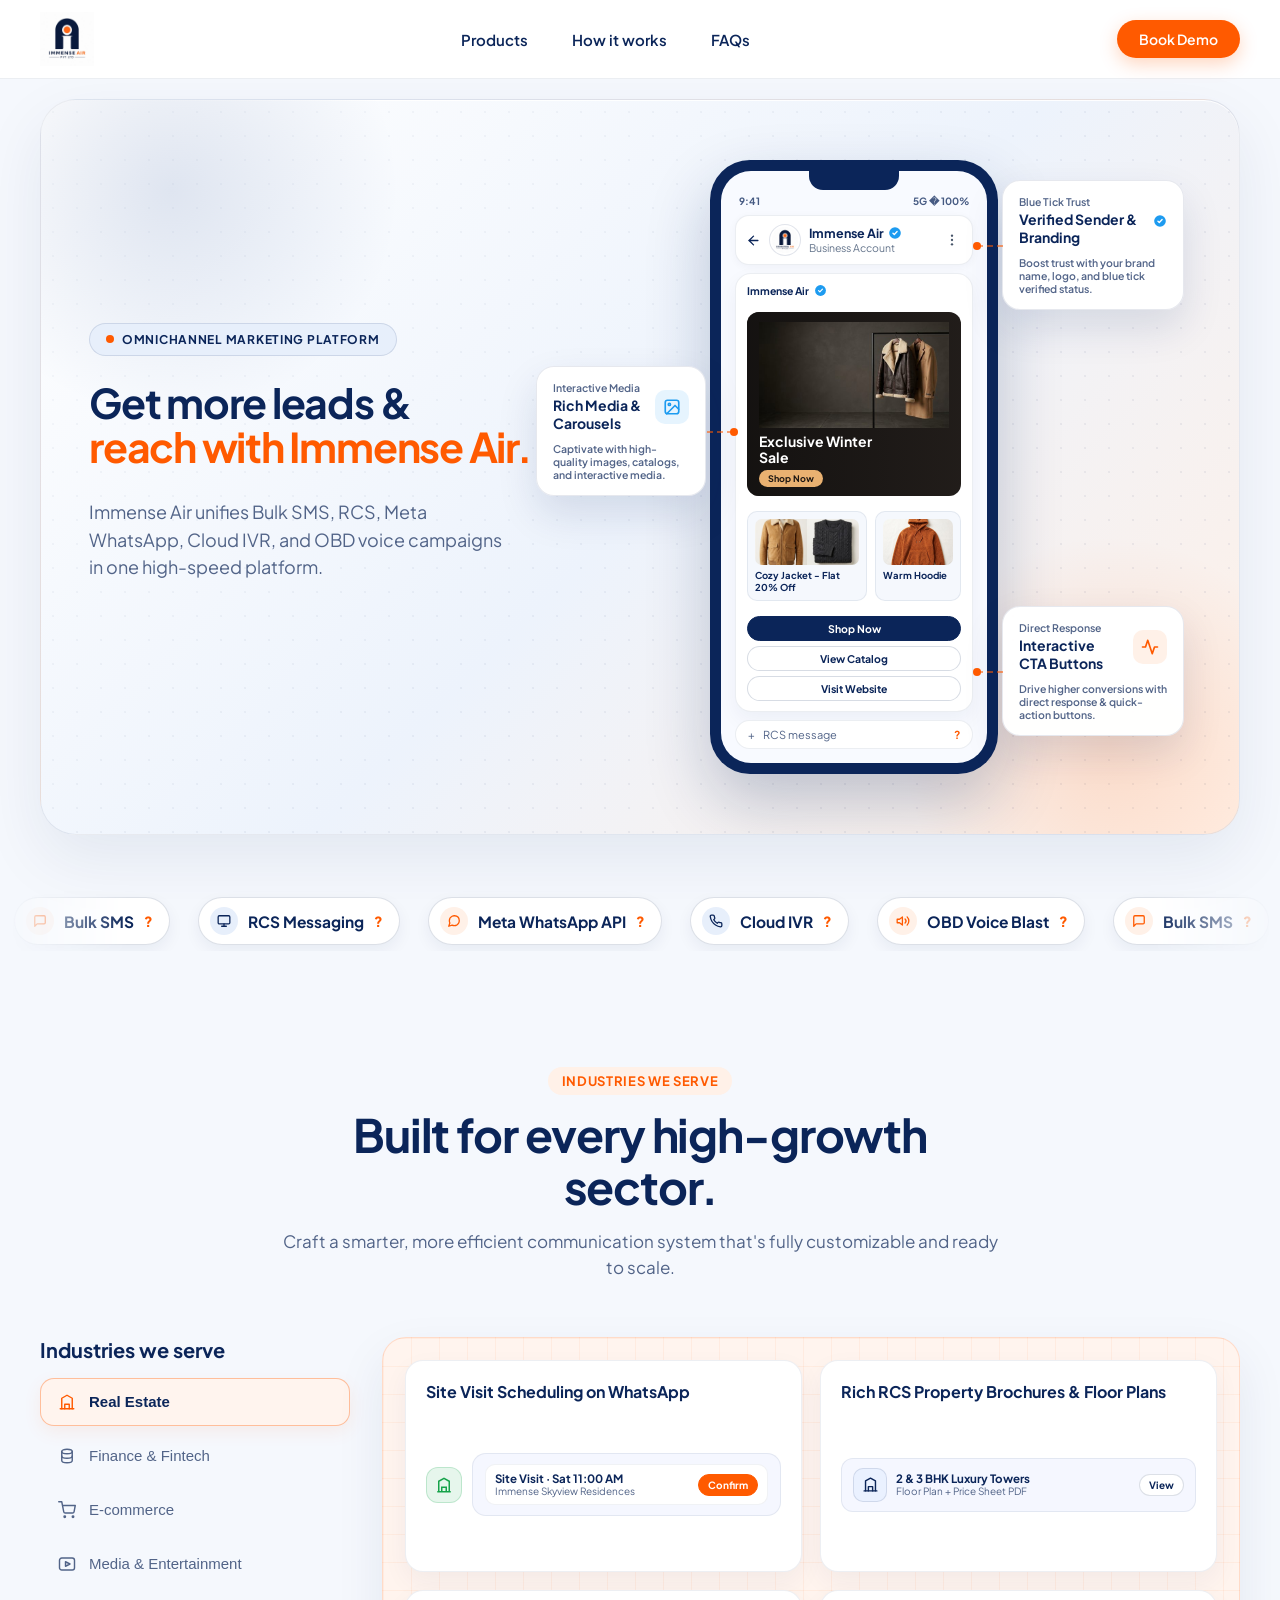
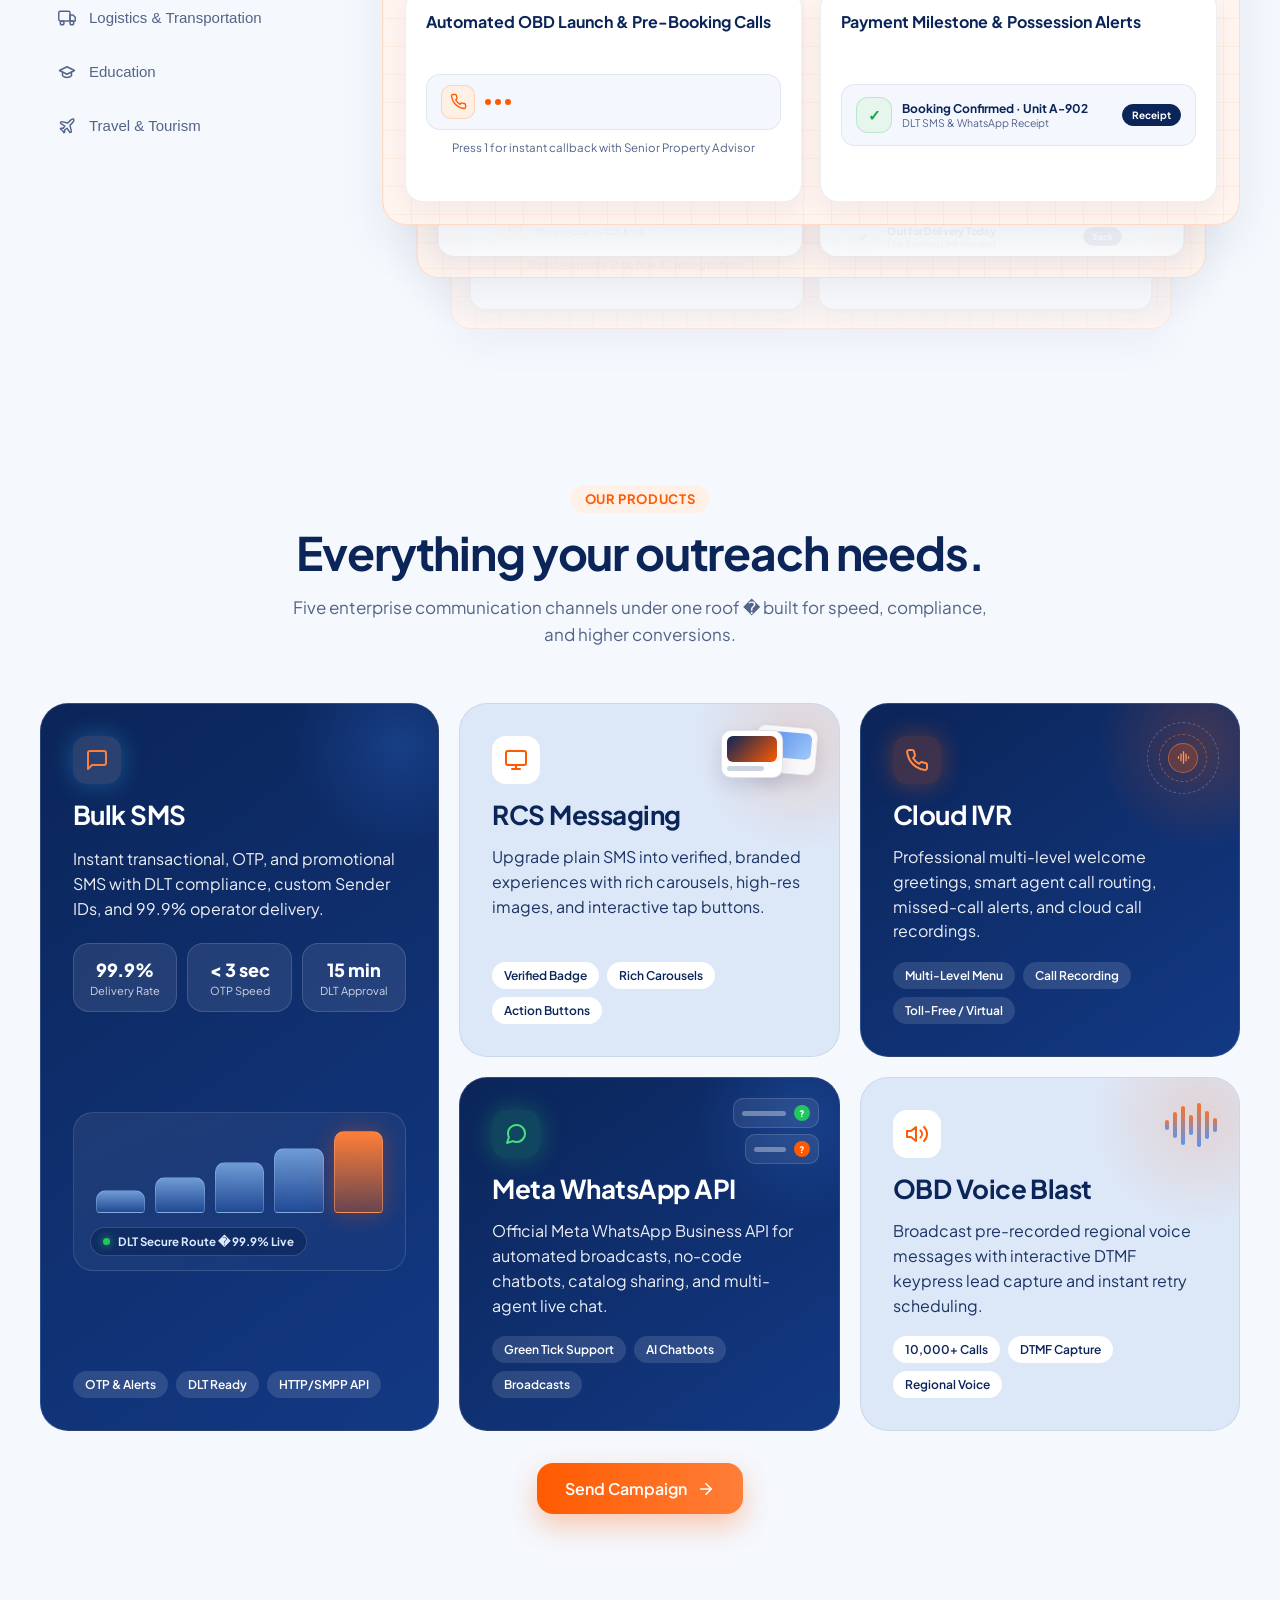
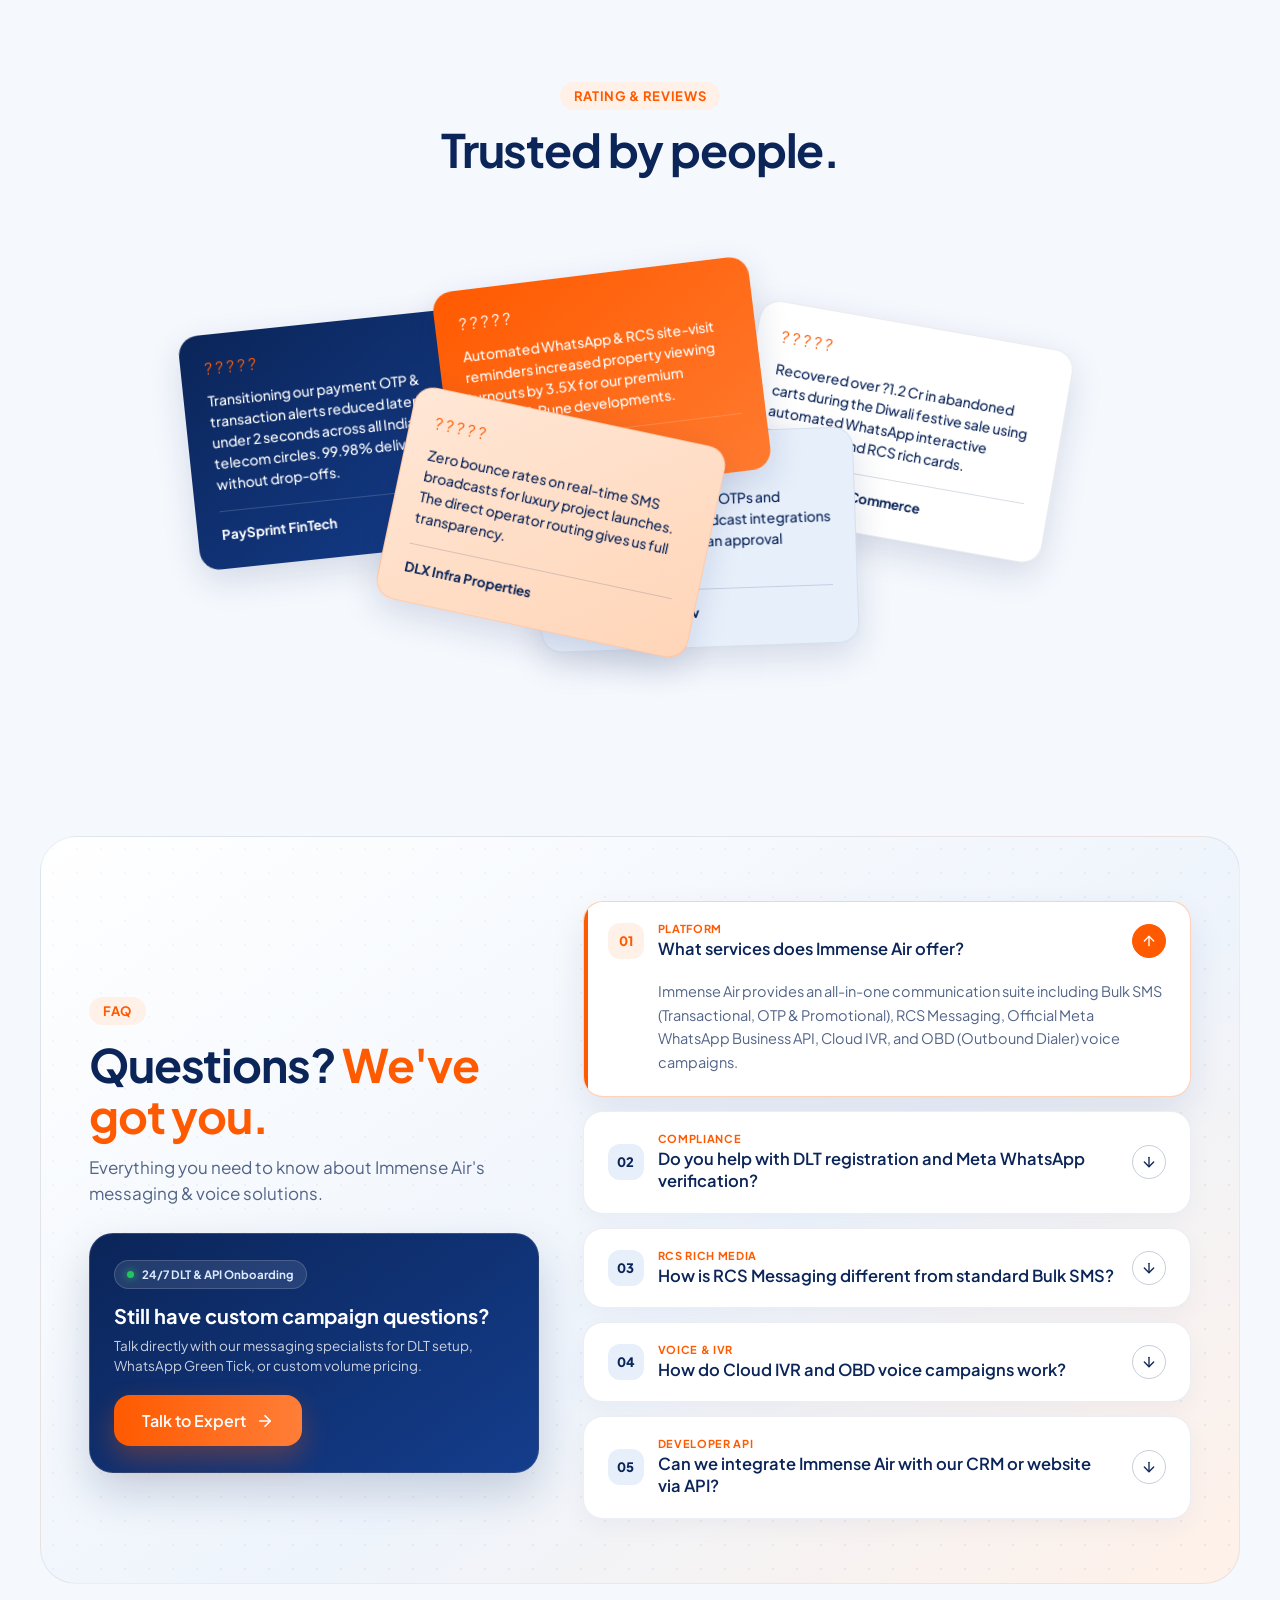
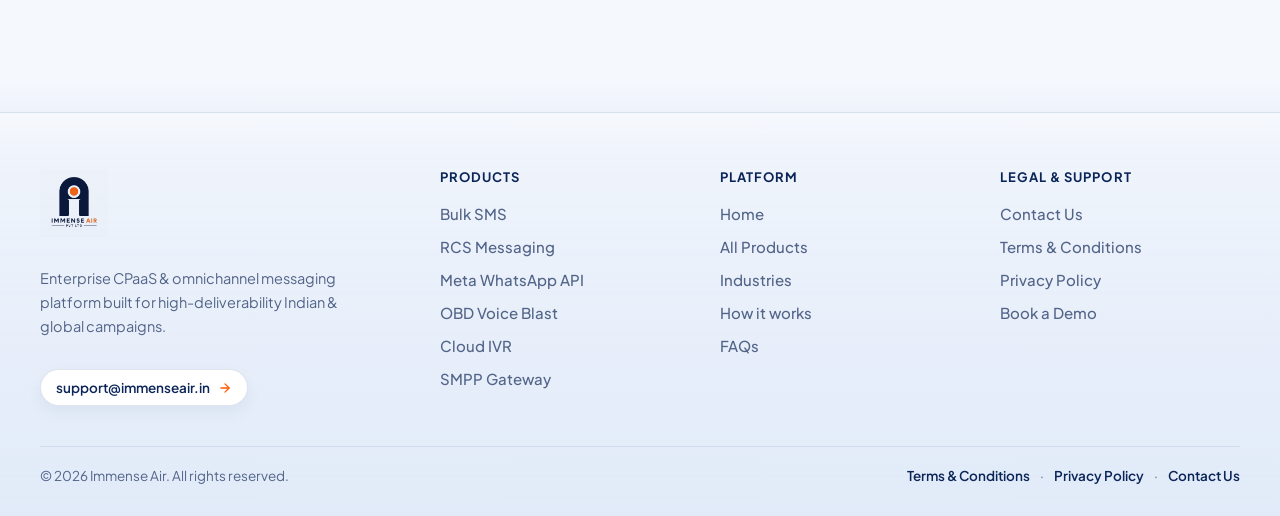
==== commit 2c91f1ad: "Add dedicated Meta WhatsApp Business API page and link all WhatsApp CTAs" ====
--- a/index.html
+++ b/index.html
@@ -245,7 +245,7 @@
               </a>
             </div>
             <div class="ticker-item">
-              <a href="./products.html?channel=whatsapp" class="ticker-logo ticker-link">
+              <a href="./whatsapp.html" class="ticker-logo ticker-link">
                 <span class="ticker-icon ticker-icon--orange" aria-hidden="true">
                   <svg viewBox="0 0 24 24" fill="none" stroke="currentColor" stroke-width="2.2" stroke-linecap="round" stroke-linejoin="round"><path d="M21 11.5a8.38 8.38 0 0 1-.9 3.8 8.5 8.5 0 0 1-7.6 4.7 8.38 8.38 0 0 1-3.8-.9L3 21l1.9-5.7a8.38 8.38 0 0 1-.9-3.8 8.5 8.5 0 0 1 4.7-7.6 8.38 8.38 0 0 1 3.8-.9h.5a8.48 8.48 0 0 1 8 8v.5z"/></svg>
                 </span>
@@ -293,7 +293,7 @@
               </a>
             </div>
             <div class="ticker-item">
-              <a href="./products.html?channel=whatsapp" class="ticker-logo ticker-link" tabindex="-1">
+              <a href="./whatsapp.html" class="ticker-logo ticker-link" tabindex="-1">
                 <span class="ticker-icon ticker-icon--orange" aria-hidden="true">
                   <svg viewBox="0 0 24 24" fill="none" stroke="currentColor" stroke-width="2.2" stroke-linecap="round" stroke-linejoin="round"><path d="M21 11.5a8.38 8.38 0 0 1-.9 3.8 8.5 8.5 0 0 1-7.6 4.7 8.38 8.38 0 0 1-3.8-.9L3 21l1.9-5.7a8.38 8.38 0 0 1-.9-3.8 8.5 8.5 0 0 1 4.7-7.6 8.38 8.38 0 0 1 3.8-.9h.5a8.48 8.48 0 0 1 8 8v.5z"/></svg>
                 </span>
@@ -479,7 +479,7 @@
           </a>
 
           <!-- Product 3: Meta WhatsApp API (Middle Bottom) -->
-          <a href="./products.html?channel=whatsapp" class="feature-card feature-card--dark feature-card--wa">
+          <a href="./whatsapp.html" class="feature-card feature-card--dark feature-card--wa">
             <div class="bento-wa-bubbles" aria-hidden="true">
               <div class="bento-wa-msg"><span></span><i class="is-green">?</i></div>
               <div class="bento-wa-msg bento-wa-msg--alt"><span></span><i class="is-orange">?</i></div>
@@ -821,7 +821,7 @@
               <ul class="footer-col-list">
                 <li><a href="./sms.html" class="footer-link">Bulk SMS</a></li>
                 <li><a href="./rcs.html" class="footer-link">RCS Messaging</a></li>
-                <li><a href="./products.html?channel=whatsapp" class="footer-link">Meta WhatsApp API</a></li>
+                <li><a href="./whatsapp.html" class="footer-link">Meta WhatsApp API</a></li>
                 <li><a href="./products.html?channel=obd" class="footer-link">OBD Voice Blast</a></li>
                 <li><a href="./products.html?channel=ivr" class="footer-link">Cloud IVR</a></li>
                 <li><a href="./products.html?channel=smpp" class="footer-link">SMPP Gateway</a></li>
--- a/styles.css
+++ b/styles.css
@@ -5302,6 +5302,11 @@
   align-items: stretch;
 }
 
+.sms-clip-grid--3col {
+  grid-template-columns: repeat(3, minmax(0, 1fr));
+  gap: 36px 28px;
+}
+
 .sms-clip-card {
   position: relative;
   display: flex;
@@ -5874,6 +5879,67 @@
   color: #64748b;
 }
 
+.rcs-mode-tabs {
+  display: grid;
+  grid-template-columns: repeat(3, 1fr);
+  gap: 4px;
+  background: rgba(11, 37, 89, 0.06);
+  padding: 3px;
+  border-radius: 999px;
+  margin-bottom: 8px;
+}
+
+.rcs-mode-tabs--4 {
+  grid-template-columns: repeat(4, 1fr);
+}
+
+.rcs-mode-tabs--4 .rcs-mode-tab {
+  font-size: 9px;
+  padding: 5px 3px;
+}
+
+.rcs-text-bubble {
+  background: #ffffff;
+  border: 1px solid rgba(11, 37, 89, 0.1);
+  border-radius: 14px 14px 14px 4px;
+  padding: 13px;
+  margin-bottom: 12px;
+  box-shadow: 0 8px 20px rgba(11, 37, 89, 0.06);
+}
+
+.rcs-text-meta {
+  font-size: 9.5px;
+  font-weight: 800;
+  color: #2563eb;
+  margin-bottom: 6px;
+}
+
+.rcs-text-bubble p {
+  margin: 0;
+  font-size: 11.5px;
+  line-height: 1.5;
+  color: var(--primary);
+}
+
+.rcs-mode-tab {
+  border: 0;
+  background: transparent;
+  color: var(--text-muted);
+  font-family: inherit;
+  font-size: 10px;
+  font-weight: 700;
+  padding: 5px 6px;
+  border-radius: 999px;
+  cursor: pointer;
+  transition: background 0.2s ease, color 0.2s ease;
+}
+
+.rcs-mode-tab.is-active {
+  background: #ffffff;
+  color: var(--primary);
+  box-shadow: 0 2px 6px rgba(11, 37, 89, 0.12);
+}
+
 .rcs-stage-wrap {
   flex: 1;
   display: flex;
@@ -5945,11 +6011,41 @@
   color: #ffffff;
 }
 
-.rcs-carousel-strip {
-  display: grid;
-  grid-template-columns: 1fr 1fr;
+.rcs-carousel-scroll {
+  display: flex;
+  gap: 8px;
+  overflow-x: auto;
+  padding-bottom: 6px;
+  margin-bottom: 8px;
+  scroll-snap-type: x mandatory;
+  scrollbar-width: none;
+}
+
+.rcs-carousel-scroll::-webkit-scrollbar {
+  display: none;
+}
+
+.rcs-carousel-scroll .rcs-mini-card {
+  flex: 0 0 122px;
+  scroll-snap-align: start;
+}
+
+.rcs-chat-thread {
+  display: flex;
+  flex-direction: column;
   gap: 8px;
   margin-bottom: 10px;
+}
+
+.rcs-user-msg {
+  align-self: flex-end;
+  background: var(--primary);
+  color: #ffffff;
+  font-size: 10.5px;
+  font-weight: 600;
+  padding: 8px 11px;
+  border-radius: 12px 12px 3px 12px;
+  max-width: 85%;
 }
 
 .rcs-mini-card {
@@ -6063,6 +6159,176 @@
   color: #2563eb;
 }
 
+/* Dedicated RCS Chatbot Section */
+.rcs-bot-section {
+  padding: 92px 0;
+  background: linear-gradient(180deg, #ffffff 0%, #f5f8fd 100%);
+  contain: layout style;
+}
+
+.rcs-bot-grid {
+  display: grid;
+  grid-template-columns: 0.95fr 1.05fr;
+  gap: 56px;
+  align-items: center;
+}
+
+.rcs-bot-visual {
+  display: flex;
+  justify-content: center;
+}
+
+.rcs-bot-phone-wrap {
+  position: relative;
+  display: inline-block;
+}
+
+.rcs-bot-corner-badge {
+  position: absolute;
+  top: -18px;
+  right: -28px;
+  z-index: 6;
+  background: #ffffff;
+  border: 1.5px solid rgba(11, 37, 89, 0.12);
+  border-radius: 20px;
+  padding: 8px 12px 8px 8px;
+  display: flex;
+  align-items: center;
+  gap: 8px;
+  box-shadow: 0 16px 32px rgba(11, 37, 89, 0.16);
+}
+
+.rcs-bot-corner-badge img {
+  width: 44px;
+  height: 44px;
+  border-radius: 12px;
+  object-fit: cover;
+}
+
+.rcs-bot-corner-badge span {
+  font-size: 12px;
+  font-weight: 800;
+  color: var(--primary);
+  white-space: nowrap;
+}
+
+.rcs-bot-thread {
+  flex: 1;
+  display: flex;
+  flex-direction: column;
+  gap: 7px;
+  justify-content: center;
+  margin-bottom: 8px;
+}
+
+.rcs-chip--btn {
+  cursor: pointer;
+  font-family: inherit;
+  transition: background 0.2s ease, color 0.2s ease, border-color 0.2s ease;
+}
+
+.rcs-chip--btn.is-selected,
+.rcs-chip--btn:hover {
+  background: var(--accent-orange);
+  border-color: var(--accent-orange);
+  color: #ffffff;
+}
+
+.rcs-bot-features {
+  display: flex;
+  flex-direction: column;
+  gap: 16px;
+  margin: 26px 0 30px;
+}
+
+.rcs-bot-feat-item {
+  display: flex;
+  align-items: flex-start;
+  gap: 14px;
+  background: #ffffff;
+  border: 1px solid rgba(11, 37, 89, 0.08);
+  border-radius: 16px;
+  padding: 16px 18px;
+}
+
+.rcs-bot-feat-dot {
+  width: 34px;
+  height: 34px;
+  border-radius: 10px;
+  background: var(--accent-orange-tint);
+  color: var(--accent-orange);
+  font-size: 12px;
+  font-weight: 800;
+  display: flex;
+  align-items: center;
+  justify-content: center;
+  flex-shrink: 0;
+}
+
+.rcs-bot-feat-item h3 {
+  margin: 0 0 3px;
+  font-size: 15.5px;
+  font-weight: 800;
+  color: var(--primary);
+}
+
+.rcs-bot-feat-item p {
+  margin: 0;
+  font-size: 13.5px;
+  line-height: 1.5;
+  color: var(--text-muted);
+}
+
+@media (max-width: 900px) {
+  .rcs-bot-grid {
+    grid-template-columns: 1fr;
+    gap: 40px;
+  }
+
+  .rcs-bot-corner-badge {
+    right: -10px;
+  }
+}
+
+/* WhatsApp Hero Phone Screen Styles */
+.phone-screen--wa {
+  background: linear-gradient(180deg, #effaf3 0%, #e4f3ea 100%);
+  display: flex;
+  flex-direction: column;
+  justify-content: space-between;
+  padding: 36px 12px 14px;
+}
+
+.wa-phone-hdr {
+  padding: 8px 10px;
+  background: #ffffff;
+  border: 1px solid rgba(22, 163, 74, 0.16);
+  border-radius: 14px;
+  margin-bottom: 10px;
+}
+
+.wa-verified-tick {
+  width: 13px;
+  height: 13px;
+  color: #16a34a;
+}
+
+.wa-user-msg {
+  background: #14532d;
+}
+
+.wa-text-meta {
+  font-size: 9.5px;
+  font-weight: 800;
+  color: #16a34a;
+  margin-bottom: 6px;
+}
+
+.wa-read-receipt {
+  font-weight: 700;
+  color: #16a34a;
+}
+
 @media (max-width: 809px) {
   .legal-card {
     padding: 28px 20px;
